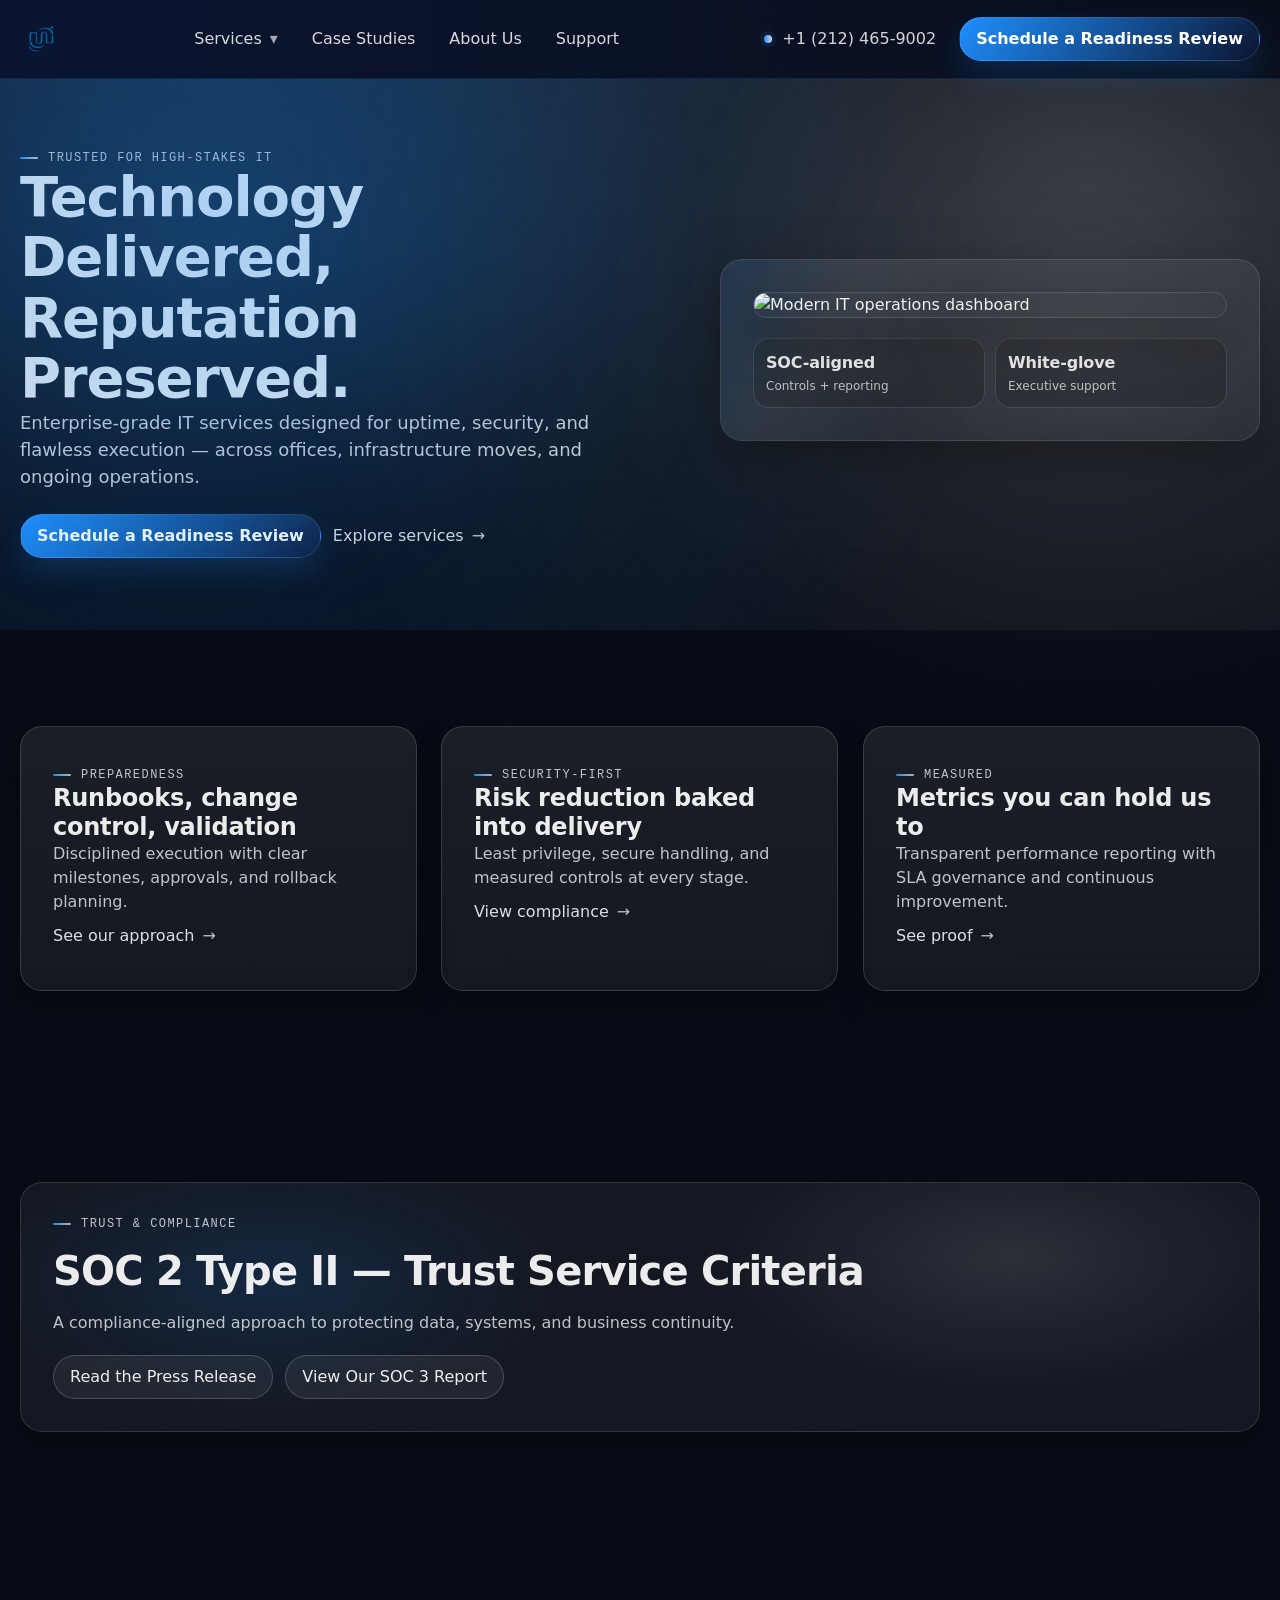
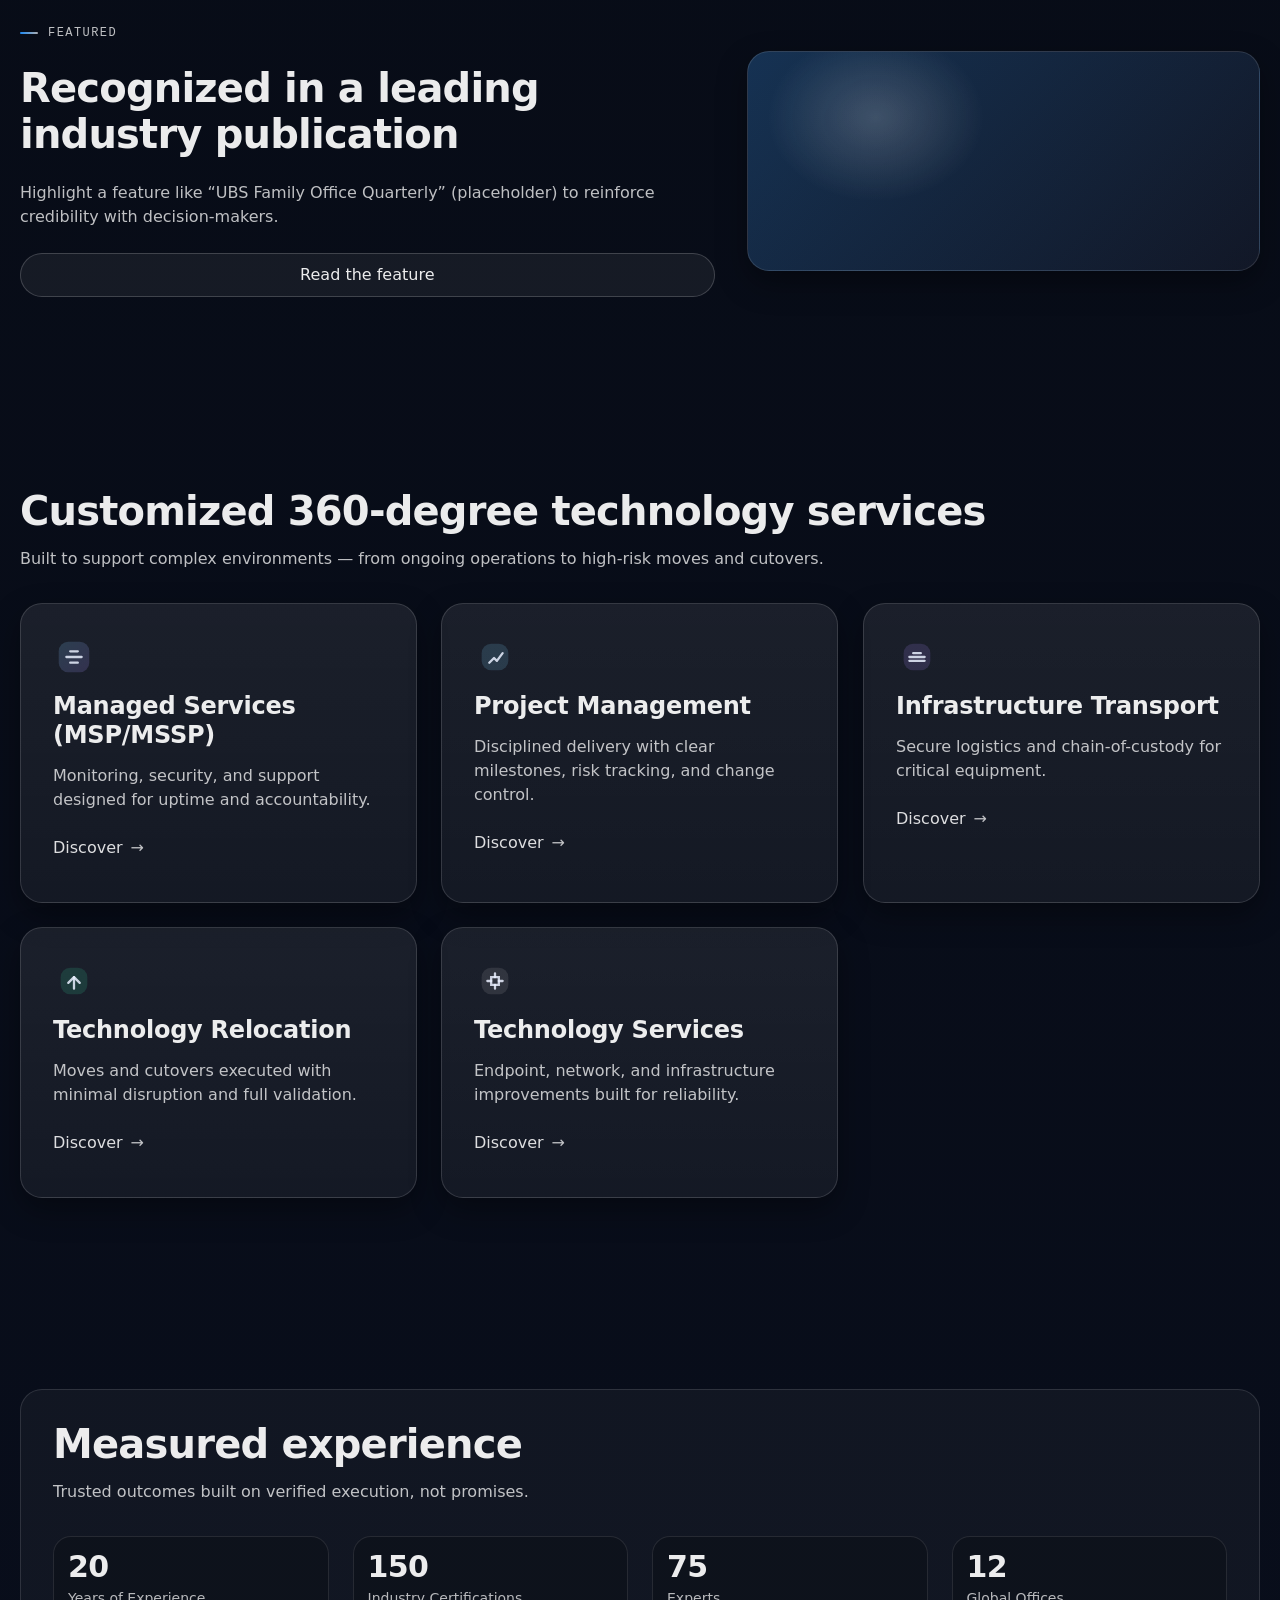
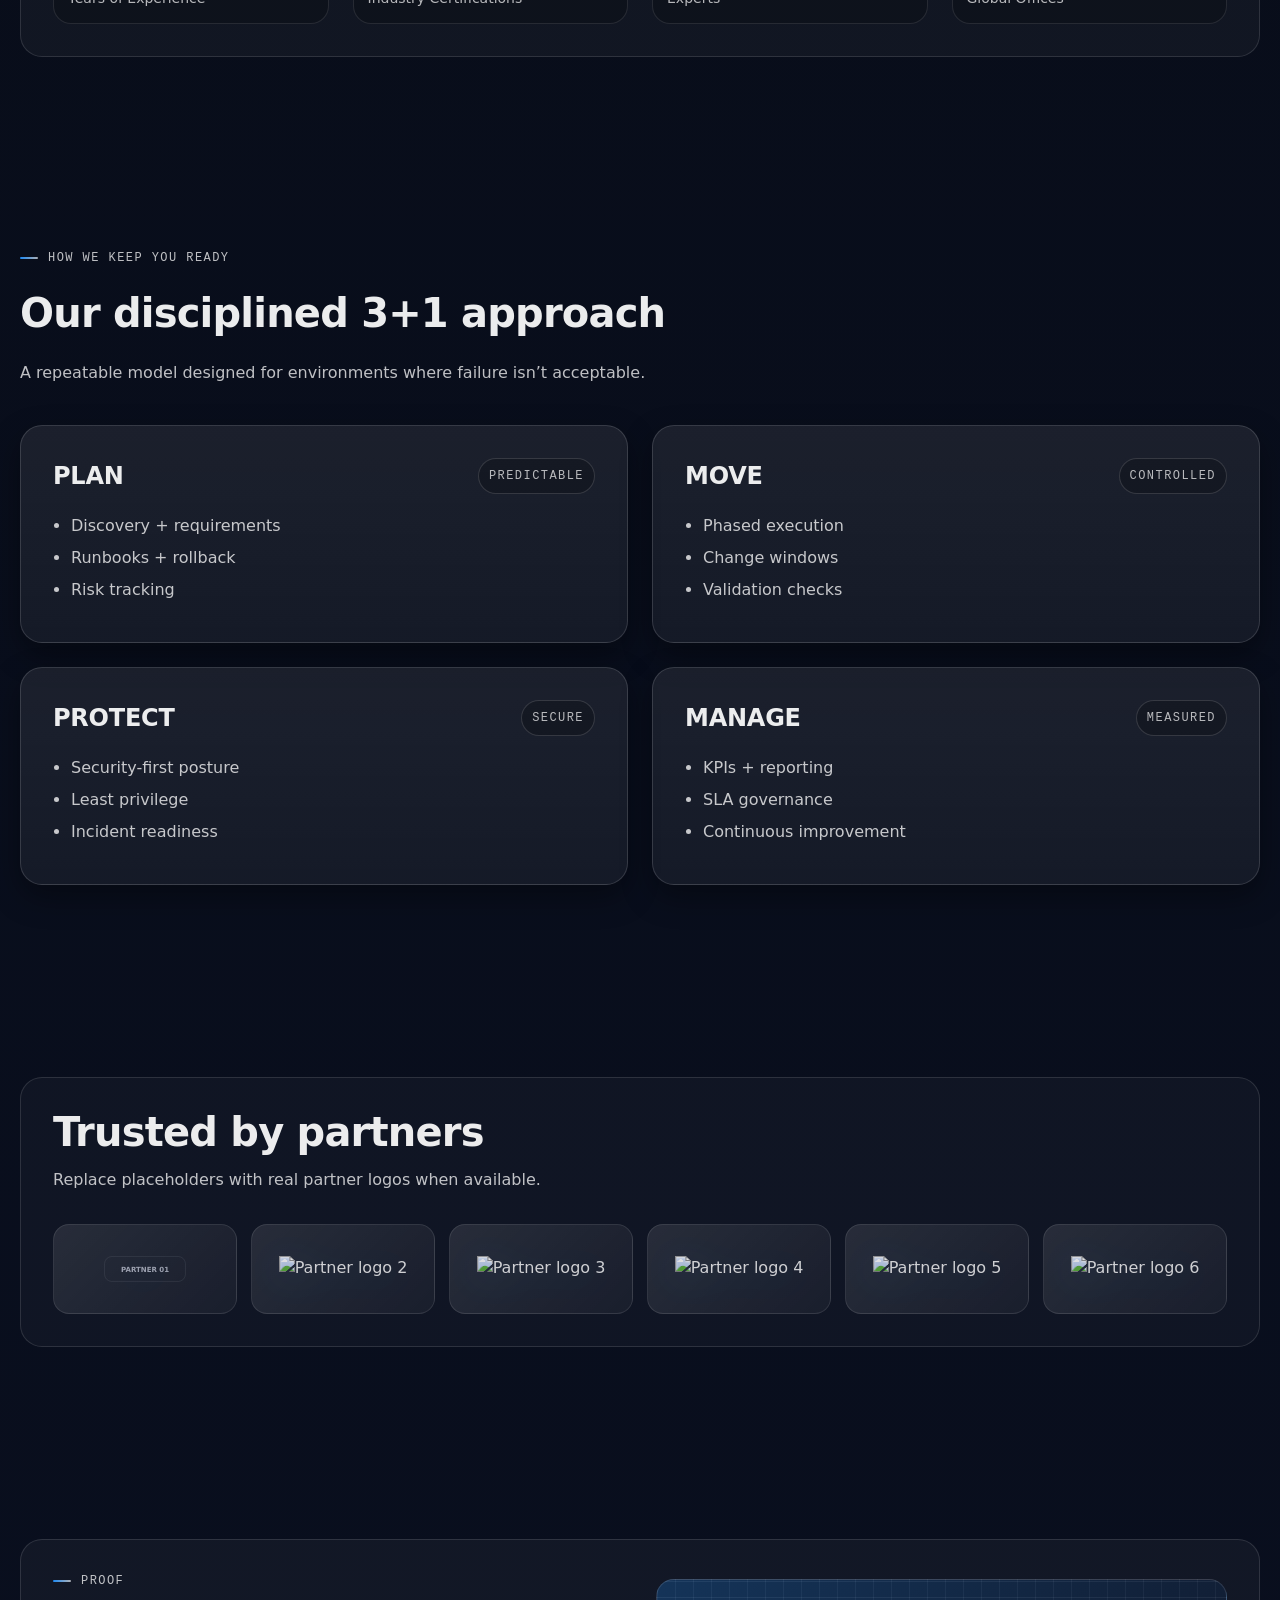
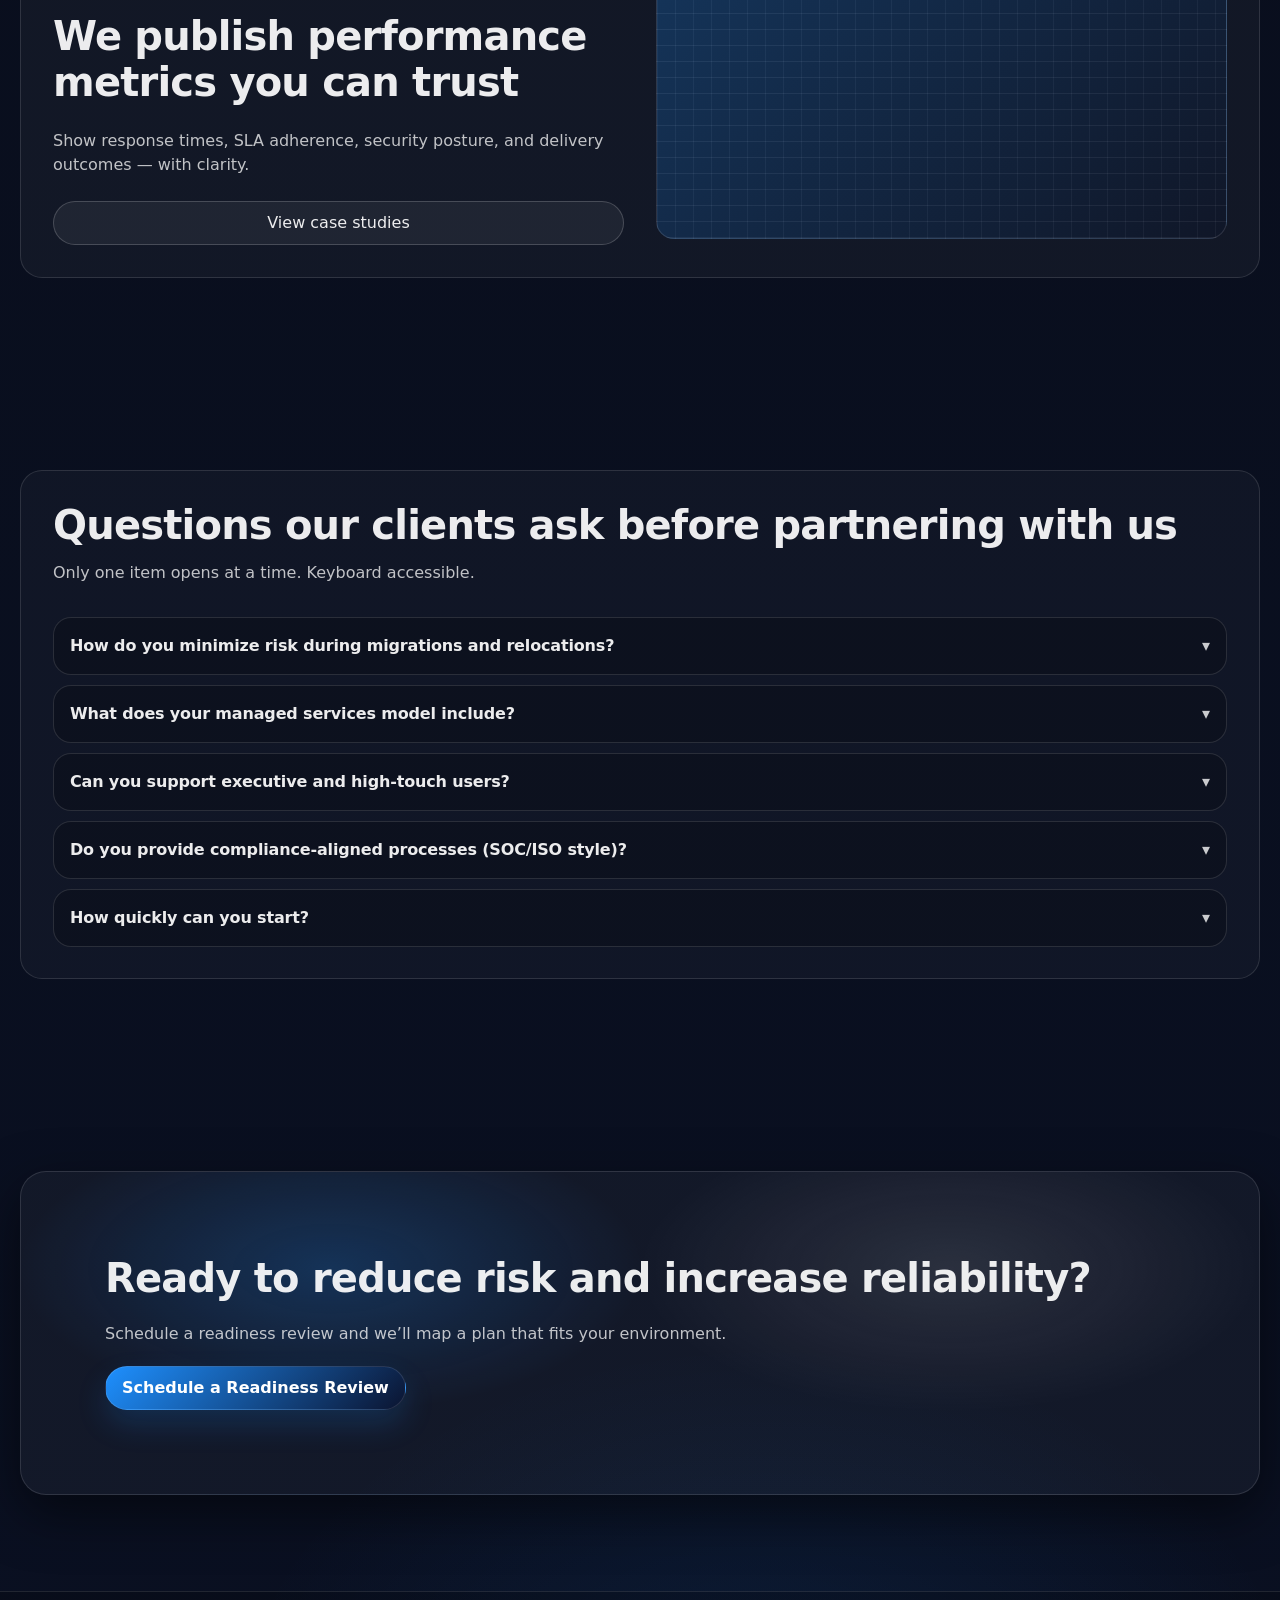
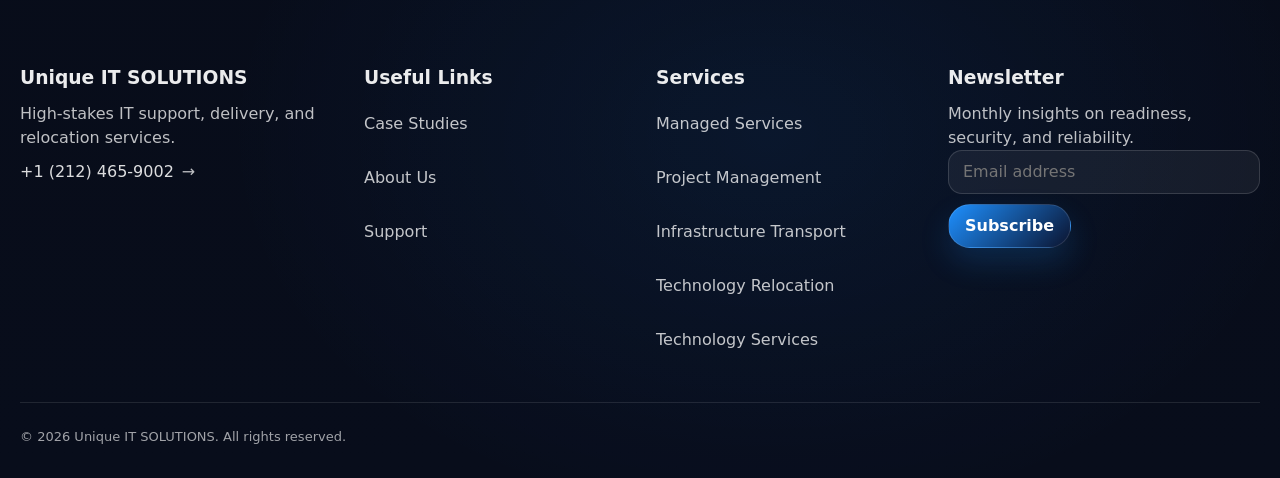
==== index.html @ 087e87cc "Add files via upload" ====
<!-- /index.html -->
<!DOCTYPE html>
<html lang="en">
<head>
  <meta charset="UTF-8" />
  <meta name="viewport" content="width=device-width,initial-scale=1" />
  <title>Unique IT SOLUTIONS | Technology Delivered, Reputation Preserved</title>
  <meta name="description" content="Unique IT SOLUTIONS provides high-stakes IT: managed services, project delivery, infrastructure transport, technology relocation, and technology services." />
  <link rel="stylesheet" href="css/styles.css" />
</head>

<body>
  <!-- =========================
       1) Sticky Header / Nav
  ========================== -->
  <header class="header">
    <div class="header__bar">
      <div class="container header__inner">
        <!-- Left: logo -->
        <a class="header__brand" href="index.html" aria-label="Unique IT SOLUTIONS Home">
          <img class="header__logo" src="assets/logo.png" alt="Unique IT SOLUTIONS" />
        </a>

        <!-- Center nav -->
        <nav class="nav" aria-label="Primary">
          <ul class="nav__list">
            <li class="dropdown" aria-expanded="false">
              <a class="nav__link dropdown__trigger" href="services.html" aria-haspopup="true">
                Services <span class="dropdown__chev" aria-hidden="true">▾</span>
              </a>

              <div class="dropdown__menu" role="menu" aria-label="Services menu">
                <a class="dropdown__item" href="services.html#managed">
                  <strong>Managed Services</strong><span>MSP / MSSP coverage</span>
                </a>
                <a class="dropdown__item" href="services.html#project">
                  <strong>Project Management</strong><span>Disciplined delivery</span>
                </a>
                <a class="dropdown__item" href="services.html#transport">
                  <strong>Infrastructure Transport</strong><span>Secure logistics</span>
                </a>
                <a class="dropdown__item" href="services.html#relocation">
                  <strong>Technology Relocation</strong><span>Moves + cutovers</span>
                </a>
                <a class="dropdown__item" href="services.html#tech">
                  <strong>Technology Services</strong><span>Endpoint + network</span>
                </a>
              </div>
            </li>

            <li><a class="nav__link" href="case-studies.html">Case Studies</a></li>
            <li><a class="nav__link" href="about.html">About Us</a></li>
            <li><a class="nav__link" href="support.html">Support</a></li>
          </ul>
        </nav>

        <!-- Right: phone + CTA + mobile toggle -->
        <div class="header__right">
          <a class="header__phone" href="tel:+12124659002">
            <span class="header__phone-dot" aria-hidden="true"></span>
            +1 (212) 465-9002
          </a>

          <a class="btn btn--primary header__cta" href="#cta">Schedule a Readiness Review</a>

          <button class="hamburger" type="button" aria-label="Open menu">
            <span class="hamburger__bars" aria-hidden="true"><span></span><span></span><span></span></span>
          </button>
        </div>
      </div>
    </div>
  </header>

  <!-- Mobile Menu Panel -->
  <div class="mobile" aria-hidden="true">
    <div class="mobile__backdrop" aria-hidden="true"></div>

    <div class="mobile__panel" role="dialog" aria-label="Mobile menu" aria-modal="true">
      <div class="mobile__head">
        <strong>Menu</strong>
        <button class="mobile__close" type="button" aria-label="Close menu">✕</button>
      </div>

      <div class="mobile__body">
        <!-- Services accordion inside menu -->
        <div class="mobile__services" aria-expanded="false">
          <button class="mobile__servicesBtn" type="button">
            Services <span aria-hidden="true">▾</span>
          </button>

          <ul class="mobile__servicesList" aria-label="Services links">
            <li><a class="mobile__servicesItem" href="services.html#managed"><strong>Managed Services</strong><span>MSP / MSSP coverage</span></a></li>
            <li><a class="mobile__servicesItem" href="services.html#project"><strong>Project Management</strong><span>Disciplined delivery</span></a></li>
            <li><a class="mobile__servicesItem" href="services.html#transport"><strong>Infrastructure Transport</strong><span>Secure logistics</span></a></li>
            <li><a class="mobile__servicesItem" href="services.html#relocation"><strong>Technology Relocation</strong><span>Moves + cutovers</span></a></li>
            <li><a class="mobile__servicesItem" href="services.html#tech"><strong>Technology Services</strong><span>Endpoint + network</span></a></li>
          </ul>
        </div>

        <ul class="mobile__list" aria-label="Menu links">
          <li><a class="mobile__link" href="case-studies.html"><strong>Case Studies</strong><span class="mobile__meta">Proof + outcomes</span></a></li>
          <li><a class="mobile__link" href="about.html"><strong>About Us</strong><span class="mobile__meta">Mission + approach</span></a></li>
          <li><a class="mobile__link" href="support.html"><strong>Support</strong><span class="mobile__meta">Get help fast</span></a></li>
        </ul>

        <div class="mobile__ctaRow">
          <a class="btn btn--secondary" href="tel:+12124659002">Call: +1 (212) 465-9002</a>
          <a class="btn btn--primary" href="#cta">Schedule a Readiness Review</a>
        </div>
      </div>
    </div>
  </div>

  <!-- =========================
       2) Hero Section
  ========================== -->
  <section class="hero" id="top">
    <div class="hero__bg" aria-hidden="true"></div>

    <div class="container hero__grid">
      <div class="hero__lead">
        <p class="kicker">Trusted for high-stakes IT</p>
        <h1 class="h1">Technology Delivered, Reputation Preserved.</h1>
        <p class="p--lg">
          Enterprise-grade IT services designed for uptime, security, and flawless execution — across offices,
          infrastructure moves, and ongoing operations.
        </p>

        <div class="hero__actions">
          <a class="btn btn--primary" href="#cta">Schedule a Readiness Review</a>
          <a class="link" href="#services">
            Explore services <span class="link__arrow" aria-hidden="true">→</span>
          </a>
        </div>
      </div>

      <div class="hero__panel">
        <div class="hero__panelInner">
          <!-- If you have the generated image, use this -->
          <img class="hero__img" src="assets/hero.png" alt="Modern IT operations dashboard" />

          <div class="hero__statRow" aria-label="Highlights">
            <div class="miniStat">
              <div class="miniStat__num">SOC-aligned</div>
              <div class="miniStat__label">Controls + reporting</div>
            </div>
            <div class="miniStat">
              <div class="miniStat__num">White-glove</div>
              <div class="miniStat__label">Executive support</div>
            </div>
          </div>
        </div>
      </div>
    </div>
  </section>

  <!-- =========================
       3) Feature Callouts (3)
  ========================== -->
  <section class="section callouts">
    <div class="container grid grid--3">
      <article class="card">
        <div class="card__inner">
          <p class="kicker">Preparedness</p>
          <h3 class="h3">Runbooks, change control, validation</h3>
          <p class="p">Disciplined execution with clear milestones, approvals, and rollback planning.</p>
          <a class="link" href="about.html#approach">See our approach <span class="link__arrow" aria-hidden="true">→</span></a>
        </div>
      </article>

      <article class="card">
        <div class="card__inner">
          <p class="kicker">Security-first</p>
          <h3 class="h3">Risk reduction baked into delivery</h3>
          <p class="p">Least privilege, secure handling, and measured controls at every stage.</p>
          <a class="link" href="#trust">View compliance <span class="link__arrow" aria-hidden="true">→</span></a>
        </div>
      </article>

      <article class="card">
        <div class="card__inner">
          <p class="kicker">Measured</p>
          <h3 class="h3">Metrics you can hold us to</h3>
          <p class="p">Transparent performance reporting with SLA governance and continuous improvement.</p>
          <a class="link" href="#proof">See proof <span class="link__arrow" aria-hidden="true">→</span></a>
        </div>
      </article>
    </div>
  </section>

  <!-- =========================
       4) Trust / Compliance Banner
  ========================== -->
  <section class="section section--tight" id="trust">
    <div class="container">
      <div class="banner">
        <div class="banner__inner">
          <div class="stack stack--sm">
            <p class="kicker">Trust & Compliance</p>
            <h2 class="h2">SOC 2 Type II — Trust Service Criteria</h2>
            <p class="p">A compliance-aligned approach to protecting data, systems, and business continuity.</p>
          </div>

          <div class="banner__actions">
            <a class="btn btn--secondary" href="#" aria-label="Read press release (placeholder)">Read the Press Release</a>
            <a class="btn btn--secondary" href="#" aria-label="View SOC 3 report (placeholder)">View Our SOC 3 Report</a>
          </div>
        </div>
      </div>
    </div>
  </section>

  <!-- =========================
       5) Featured Publication
  ========================== -->
  <section class="section">
    <div class="container featured">
      <div class="stack">
        <p class="kicker">Featured</p>
        <h2 class="h2">Recognized in a leading industry publication</h2>
        <p class="p">
          Highlight a feature like “UBS Family Office Quarterly” (placeholder) to reinforce credibility with decision-makers.
        </p>
        <a class="btn btn--secondary" href="#">Read the feature</a>
      </div>

      <div class="featured__media" aria-hidden="true"></div>
    </div>
  </section>

  <!-- =========================
       6) Services Grid (5 cards)
  ========================== -->
  <section class="section" id="services">
    <div class="container">
      <div class="services__head">
        <h2 class="h2">Customized 360-degree technology services</h2>
        <p class="p">Built to support complex environments — from ongoing operations to high-risk moves and cutovers.</p>
      </div>

      <div class="grid grid--3">
        <article class="card serviceCard">
          <div class="serviceCard__inner">
            <img src="assets/icon-managed.svg" alt="" width="42" height="42" />
            <h3 class="h3">Managed Services (MSP/MSSP)</h3>
            <p class="p">Monitoring, security, and support designed for uptime and accountability.</p>
            <a class="link" href="services.html#managed">Discover <span class="link__arrow" aria-hidden="true">→</span></a>
          </div>
        </article>

        <article class="card serviceCard">
          <div class="serviceCard__inner">
            <img src="assets/icon-project.svg" alt="" width="42" height="42" />
            <h3 class="h3">Project Management</h3>
            <p class="p">Disciplined delivery with clear milestones, risk tracking, and change control.</p>
            <a class="link" href="services.html#project">Discover <span class="link__arrow" aria-hidden="true">→</span></a>
          </div>
        </article>

        <article class="card serviceCard">
          <div class="serviceCard__inner">
            <img src="assets/icon-transport.svg" alt="" width="42" height="42" />
            <h3 class="h3">Infrastructure Transport</h3>
            <p class="p">Secure logistics and chain-of-custody for critical equipment.</p>
            <a class="link" href="services.html#transport">Discover <span class="link__arrow" aria-hidden="true">→</span></a>
          </div>
        </article>

        <article class="card serviceCard">
          <div class="serviceCard__inner">
            <img src="assets/icon-relocation.svg" alt="" width="42" height="42" />
            <h3 class="h3">Technology Relocation</h3>
            <p class="p">Moves and cutovers executed with minimal disruption and full validation.</p>
            <a class="link" href="services.html#relocation">Discover <span class="link__arrow" aria-hidden="true">→</span></a>
          </div>
        </article>

        <article class="card serviceCard">
          <div class="serviceCard__inner">
            <img src="assets/icon-tech.svg" alt="" width="42" height="42" />
            <h3 class="h3">Technology Services</h3>
            <p class="p">Endpoint, network, and infrastructure improvements built for reliability.</p>
            <a class="link" href="services.html#tech">Discover <span class="link__arrow" aria-hidden="true">→</span></a>
          </div>
        </article>
      </div>
    </div>
  </section>

  <!-- =========================
       7) Measured Experience Counters
  ========================== -->
  <section class="section">
    <div class="container metrics">
      <div class="metrics__inner">
        <div class="services__head">
          <h2 class="h2">Measured experience</h2>
          <p class="p">Trusted outcomes built on verified execution, not promises.</p>
        </div>

        <div class="metricGrid" role="list" aria-label="Company metrics">
          <div class="metric" role="listitem">
            <div class="metric__num" data-count="20">0</div>
            <div class="metric__label">Years of Experience</div>
          </div>

          <div class="metric" role="listitem">
            <div class="metric__num" data-count="150">0</div>
            <div class="metric__label">Industry Certifications</div>
          </div>

          <div class="metric" role="listitem">
            <div class="metric__num" data-count="75">0</div>
            <div class="metric__label">Experts</div>
          </div>

          <div class="metric" role="listitem">
            <div class="metric__num" data-count="12">0</div>
            <div class="metric__label">Global Offices</div>
          </div>
        </div>
      </div>
    </div>
  </section>

  <!-- =========================
       8) Approach (PLAN / MOVE / PROTECT / MANAGE)
  ========================== -->
  <section class="section" id="approach">
    <div class="container stack stack--lg">
      <div class="stack">
        <p class="kicker">How we keep you ready</p>
        <h2 class="h2">Our disciplined 3+1 approach</h2>
        <p class="p">A repeatable model designed for environments where failure isn’t acceptable.</p>
      </div>

      <div class="approach__grid">
        <article class="card approachCard">
          <div class="approachCard__inner">
            <div class="approachCard__title">
              <h3 class="h3">PLAN</h3><span class="approachCard__tag">Predictable</span>
            </div>
            <ul class="list">
              <li>Discovery + requirements</li>
              <li>Runbooks + rollback</li>
              <li>Risk tracking</li>
            </ul>
          </div>
        </article>

        <article class="card approachCard">
          <div class="approachCard__inner">
            <div class="approachCard__title">
              <h3 class="h3">MOVE</h3><span class="approachCard__tag">Controlled</span>
            </div>
            <ul class="list">
              <li>Phased execution</li>
              <li>Change windows</li>
              <li>Validation checks</li>
            </ul>
          </div>
        </article>

        <article class="card approachCard">
          <div class="approachCard__inner">
            <div class="approachCard__title">
              <h3 class="h3">PROTECT</h3><span class="approachCard__tag">Secure</span>
            </div>
            <ul class="list">
              <li>Security-first posture</li>
              <li>Least privilege</li>
              <li>Incident readiness</li>
            </ul>
          </div>
        </article>

        <article class="card approachCard">
          <div class="approachCard__inner">
            <div class="approachCard__title">
              <h3 class="h3">MANAGE</h3><span class="approachCard__tag">Measured</span>
            </div>
            <ul class="list">
              <li>KPIs + reporting</li>
              <li>SLA governance</li>
              <li>Continuous improvement</li>
            </ul>
          </div>
        </article>
      </div>
    </div>
  </section>

  <!-- =========================
       9) Partners Logo Row
  ========================== -->
  <section class="section section--tight">
    <div class="container partners">
      <div class="partners__inner">
        <div class="services__head">
          <h2 class="h2">Trusted by partners</h2>
          <p class="p">Replace placeholders with real partner logos when available.</p>
        </div>

        <div class="logoRow" aria-label="Partner logos">
          <div class="logo"><img src="assets/partner-01.svg" alt="Partner logo 1" /></div>
          <div class="logo"><img src="assets/partner-02.svg" alt="Partner logo 2" /></div>
          <div class="logo"><img src="assets/partner-03.svg" alt="Partner logo 3" /></div>
          <div class="logo"><img src="assets/partner-04.svg" alt="Partner logo 4" /></div>
          <div class="logo"><img src="assets/partner-05.svg" alt="Partner logo 5" /></div>
          <div class="logo"><img src="assets/partner-06.svg" alt="Partner logo 6" /></div>
        </div>
      </div>
    </div>
  </section>

  <!-- =========================
       10) Live Metrics / Proof
  ========================== -->
  <section class="section" id="proof">
    <div class="container proof">
      <div class="proof__inner">
        <div class="stack">
          <p class="kicker">Proof</p>
          <h2 class="h2">We publish performance metrics you can trust</h2>
          <p class="p">Show response times, SLA adherence, security posture, and delivery outcomes — with clarity.</p>
          <a class="btn btn--secondary" href="case-studies.html">View case studies</a>
        </div>

        <div class="dashboard" aria-hidden="true">
          <!-- Optional: replace with an image
          <img src="assets/dashboard-placeholder.svg" alt="Dashboard placeholder" />
          -->
        </div>
      </div>
    </div>
  </section>

  <!-- =========================
       11) FAQ Accordion
  ========================== -->
  <section class="section">
    <div class="container faq" id="faq">
      <div class="faq__inner">
        <div class="services__head">
          <h2 class="h2">Questions our clients ask before partnering with us</h2>
          <p class="p">Only one item opens at a time. Keyboard accessible.</p>
        </div>

        <div class="accordion">
          <div class="accordion__item" aria-expanded="false">
            <button class="accordion__button" type="button">
              <span class="accordion__q">How do you minimize risk during migrations and relocations?</span>
              <span class="accordion__icon" aria-hidden="true">▾</span>
            </button>
            <div class="accordion__panel">
              <div class="accordion__panelInner">
                We use runbooks, change control, staged execution, and validation checkpoints for every major move.
              </div>
            </div>
          </div>

          <div class="accordion__item" aria-expanded="false">
            <button class="accordion__button" type="button">
              <span class="accordion__q">What does your managed services model include?</span>
              <span class="accordion__icon" aria-hidden="true">▾</span>
            </button>
            <div class="accordion__panel">
              <div class="accordion__panelInner">
                Monitoring, incident response, security-first operations, reporting, and SLA governance (customized by scope).
              </div>
            </div>
          </div>

          <div class="accordion__item" aria-expanded="false">
            <button class="accordion__button" type="button">
              <span class="accordion__q">Can you support executive and high-touch users?</span>
              <span class="accordion__icon" aria-hidden="true">▾</span>
            </button>
            <div class="accordion__panel">
              <div class="accordion__panelInner">
                Yes — white-glove support workflows, rapid response, and discreet onsite/remote coverage.
              </div>
            </div>
          </div>

          <div class="accordion__item" aria-expanded="false">
            <button class="accordion__button" type="button">
              <span class="accordion__q">Do you provide compliance-aligned processes (SOC/ISO style)?</span>
              <span class="accordion__icon" aria-hidden="true">▾</span>
            </button>
            <div class="accordion__panel">
              <div class="accordion__panelInner">
                We align delivery and operations to common control expectations: access management, logging, change records, and reporting.
              </div>
            </div>
          </div>

          <div class="accordion__item" aria-expanded="false">
            <button class="accordion__button" type="button">
              <span class="accordion__q">How quickly can you start?</span>
              <span class="accordion__icon" aria-hidden="true">▾</span>
            </button>
            <div class="accordion__panel">
              <div class="accordion__panelInner">
                After a readiness review, we define scope and start dates based on urgency, complexity, and staffing requirements.
              </div>
            </div>
          </div>
        </div>

      </div>
    </div>
  </section>

  <!-- =========================
       12) Final CTA Section
  ========================== -->
  <section class="section" id="cta">
    <div class="container">
      <div class="finalCta">
        <div class="finalCta__inner">
          <h2 class="h2">Ready to reduce risk and increase reliability?</h2>
          <p class="p">Schedule a readiness review and we’ll map a plan that fits your environment.</p>
          <a class="btn btn--primary" href="support.html#support-form">Schedule a Readiness Review</a>
        </div>
      </div>
    </div>
  </section>

  <!-- =========================
       13) Footer
  ========================== -->
  <footer class="footer">
    <div class="container footer__grid">
      <div>
        <h3 class="footer__title">Unique IT SOLUTIONS</h3>
        <p class="p">High-stakes IT support, delivery, and relocation services.</p>
        <p class="p">
          <a class="link" href="tel:+12124659002">+1 (212) 465-9002 <span class="link__arrow" aria-hidden="true">→</span></a>
        </p>
      </div>

      <div>
        <h3 class="footer__title">Useful Links</h3>
        <ul class="footer__list">
          <li><a href="case-studies.html">Case Studies</a></li>
          <li><a href="about.html">About Us</a></li>
          <li><a href="support.html">Support</a></li>
        </ul>
      </div>

      <div>
        <h3 class="footer__title">Services</h3>
        <ul class="footer__list">
          <li><a href="services.html#managed">Managed Services</a></li>
          <li><a href="services.html#project">Project Management</a></li>
          <li><a href="services.html#transport">Infrastructure Transport</a></li>
          <li><a href="services.html#relocation">Technology Relocation</a></li>
          <li><a href="services.html#tech">Technology Services</a></li>
        </ul>
      </div>

      <div>
        <h3 class="footer__title">Newsletter</h3>
        <p class="p">Monthly insights on readiness, security, and reliability.</p>
        <form class="form" action="#" method="post">
          <input class="input" type="email" name="email" placeholder="Email address" aria-label="Email address" />
          <button class="btn btn--primary" type="submit">Subscribe</button>
        </form>
      </div>
    </div>

    <div class="container footer__bottom">
      © <span id="year"></span> Unique IT SOLUTIONS. All rights reserved.
    </div>
  </footer>

  <script src="js/main.js"></script>
</body>
</html>
---- css/styles.css ----
/* /css/styles.css
   =========================================================
   Unique IT SOLUTIONS — FULL COMPLETE CSS (Global)
   Works across ALL pages you created:
   - index.html (full homepage with dropdown + mobile menu + sections)
   - services.html
   - case-studies.html
   - about.html
   - support.html
   - Includes: responsive breakpoints, animations, counters, accordions,
     dropdown, mobile panel, cards, grids, forms, footer.
   ========================================================= */

/* -----------------------------
   1) Variables
------------------------------ */
:root{
  /* Brand */
  --brand-navy: #0B1430;
  --brand-blue: #1E90FF;

  /* Neutrals */
  --bg: #070b14;
  --bg2:#0a1022;
  --surface: rgba(255,255,255,.06);
  --surface2: rgba(255,255,255,.10);
  --border: rgba(255,255,255,.14);
  --text: rgba(255,255,255,.92);
  --text2: rgba(255,255,255,.74);
  --muted: rgba(255,255,255,.62);

  /* Layout */
  --container: 1240px;
  --header-h: 72px;
  --anchor-offset: 96px;

  /* Radius */
  --r1: 12px;
  --r2: 16px;
  --r3: 22px;
  --pill: 999px;

  /* Shadow */
  --shadow1: 0 12px 30px rgba(0,0,0,.35);
  --shadow2: 0 18px 52px rgba(0,0,0,.50);

  /* Spacing */
  --s1: 4px;
  --s2: 8px;
  --s3: 12px;
  --s4: 16px;
  --s5: 20px;
  --s6: 24px;
  --s7: 32px;
  --s8: 40px;
  --s9: 56px;
  --s10: 72px;
  --s11: 96px;

  /* Type */
  --ff: ui-sans-serif, system-ui, -apple-system, Segoe UI, Roboto, Helvetica, Arial, "Apple Color Emoji","Segoe UI Emoji";
  --mono: ui-monospace, SFMono-Regular, Menlo, Monaco, Consolas, "Liberation Mono","Courier New", monospace;

  /* Motion */
  --ease: cubic-bezier(.2,.9,.2,1);
  --dur: 180ms;
}

/* -----------------------------
   2) Base / Reset
------------------------------ */
*,
*::before,
*::after{ box-sizing:border-box; }

html{ scroll-behavior:smooth; }

body{
  margin:0;
  font-family: var(--ff);
  color: var(--text);
  background:
    radial-gradient(1100px 700px at 20% 0%, rgba(30,144,255,.16), transparent 60%),
    radial-gradient(900px 650px at 85% 5%, rgba(255,255,255,.07), transparent 55%),
    radial-gradient(900px 650px at 60% 95%, rgba(30,144,255,.10), transparent 60%),
    linear-gradient(180deg, var(--bg) 0%, var(--bg2) 100%);
  min-height:100vh;
  line-height:1.5;
}

img, svg{ display:block; max-width:100%; height:auto; }
a{ color:inherit; text-decoration:none; }
button{ font:inherit; }
input, select, textarea{ font:inherit; }

:focus-visible{
  outline: 2px solid rgba(30,144,255,.9);
  outline-offset: 3px;
  border-radius: 12px;
}

::selection{ background: rgba(30,144,255,.28); }

/* Sticky header anchor safety */
[id]{ scroll-margin-top: var(--anchor-offset); }

/* -----------------------------
   3) Layout Utilities
------------------------------ */
.container{
  width: min(100% - 32px, var(--container));
  margin-inline:auto;
}

.section{
  padding: var(--s10) 0;
  position: relative;
}

.section--tight{ padding: var(--s9) 0; }

.section--light{
  background: linear-gradient(180deg, rgba(255,255,255,.04), rgba(255,255,255,.02));
  border-top: 1px solid rgba(255,255,255,.06);
  border-bottom: 1px solid rgba(255,255,255,.06);
}

.stack{ display:flex; flex-direction:column; gap: var(--s6); }
.stack--sm{ gap: var(--s4); }
.stack--lg{ gap: var(--s8); }

.grid{ display:grid; gap: var(--s6); }
.grid--2{ grid-template-columns: 1fr; }
.grid--3{ grid-template-columns: 1fr; }
.grid--4{ grid-template-columns: 1fr; }

/* Typography helpers */
.kicker{
  display:inline-flex;
  align-items:center;
  gap: 10px;
  font-family: var(--mono);
  font-size: 12px;
  letter-spacing: .12em;
  text-transform: uppercase;
  color: rgba(255,255,255,.74);
  margin: 0;
}
.kicker::before{
  content:"";
  width: 18px;
  height: 2px;
  border-radius: 99px;
  background: linear-gradient(90deg, var(--brand-blue), rgba(255,255,255,.7));
  opacity: .95;
}

.eyebrow{
  font-family: var(--mono);
  font-size: 12px;
  letter-spacing: .14em;
  text-transform: uppercase;
  color: rgba(255,255,255,.70);
  margin: 0;
}

.h1{
  margin:0;
  font-size: clamp(30px, 4.6vw, 56px);
  line-height: 1.08;
  letter-spacing: -0.02em;
}
.h2{
  margin:0;
  font-size: clamp(24px, 3.2vw, 40px);
  line-height: 1.14;
  letter-spacing: -0.02em;
}
.h3{
  margin:0;
  font-size: clamp(18px, 2.2vw, 24px);
  line-height: 1.2;
  letter-spacing: -0.01em;
}

.p{ margin:0; color: var(--text2); font-size: 16px; }
.p--lg{ margin:0; font-size: 18px; color: rgba(255,255,255,.80); }

.list{
  margin:0;
  padding-left: 18px;
  color: rgba(255,255,255,.76);
}
.list li{ margin: 8px 0; }

/* -----------------------------
   4) Buttons / Links
------------------------------ */
.btn{
  display:inline-flex;
  align-items:center;
  justify-content:center;
  min-height:44px;
  padding: 0 16px;
  border-radius: var(--pill);
  border: 1px solid rgba(255,255,255,.18);
  background: rgba(255,255,255,.08);
  color: rgba(255,255,255,.92);
  cursor:pointer;
  transition: transform var(--dur) var(--ease),
              background var(--dur) var(--ease),
              border-color var(--dur) var(--ease),
              box-shadow var(--dur) var(--ease);
  user-select:none;
}

.btn:hover{
  transform: translateY(-1px);
  background: rgba(255,255,255,.12);
  border-color: rgba(255,255,255,.26);
  box-shadow: 0 10px 24px rgba(0,0,0,.28);
}
.btn:active{ transform: translateY(0); }

/* Support BOTH naming styles you used */
.btn-primary,
.btn--primary{
  background: linear-gradient(135deg, var(--brand-blue), var(--brand-navy));
  border-color: rgba(255,255,255,.12);
  color: #fff;
  font-weight: 800;
  box-shadow: 0 14px 30px rgba(30,144,255,.18);
}
.btn-outline,
.btn--secondary{
  background: rgba(255,255,255,.06);
  border-color: rgba(255,255,255,.18);
}

.link{
  display:inline-flex;
  align-items:center;
  gap: 8px;
  min-height:44px;
  padding: 10px 0;
  color: rgba(255,255,255,.86);
  transition: opacity var(--dur) var(--ease), transform var(--dur) var(--ease);
}
.link:hover{ opacity:.95; transform: translateY(-1px); }
.link__arrow{ opacity:.85; }

/* -----------------------------
   5) Cards
------------------------------ */
.card{
  background: linear-gradient(180deg, rgba(255,255,255,.08), rgba(255,255,255,.05));
  border: 1px solid var(--border);
  border-radius: var(--r3);
  box-shadow: var(--shadow1);
  overflow:hidden;
}
.card__inner{ padding: var(--s7); }

/* -----------------------------
   6) Header / Nav / Dropdown
------------------------------ */
.header{
  position: sticky;
  top: 0;
  z-index: 1000;
  height: var(--header-h);
}

/* Header bar */
.header__bar{
  background: linear-gradient(90deg, rgba(11,20,48,.96), rgba(10,15,28,.92));
  backdrop-filter: blur(14px);
  border-bottom: 1px solid rgba(30,144,255,.16);
  transition: box-shadow var(--dur) var(--ease);
}
.header__bar.is-scrolled{
  box-shadow: 0 12px 28px rgba(0,0,0,.38);
}

/* Header inner */
.header__inner{
  height: var(--header-h);
  display:flex;
  align-items:center;
  justify-content:space-between;
  gap: var(--s4);
}

.header__brand,
.logo{
  display:flex;
  align-items:center;
  min-height:90px;
}

.header__logo,
.logo img{
  height: 40px;
  width: auto;
  filter: drop-shadow(0 6px 18px rgba(30,144,255,.22));
}

/* Desktop nav */
.nav{ display:none; }
.nav__list{
  list-style:none;
  margin:0;
  padding:0;
  display:flex;
  align-items:center;
  gap: 14px;
}

.nav__link,
.nav a{
  display:inline-flex;
  align-items:center;
  justify-content:center;
  min-height:44px;
  padding: 0 10px;
  border-radius: var(--pill);
  color: rgba(255,255,255,.84);
  transition: background var(--dur) var(--ease), color var(--dur) var(--ease);
}
.nav__link:hover,
.nav a:hover{
  background: rgba(255,255,255,.08);
  color: rgba(30,144,255,.98);
}
.nav__link[aria-current="page"],
.nav a[aria-current="page"]{
  background: rgba(255,255,255,.10);
  border: 1px solid rgba(255,255,255,.14);
}

/* Right side */
.header__right{
  display:flex;
  align-items:center;
  gap: var(--s3);
}
.header__phone{
  display:none;
  align-items:center;
  gap: 10px;
  padding: 0 10px;
  min-height:44px;
  border-radius: var(--pill);
  border: 1px solid transparent;
  color: rgba(255,255,255,.82);
}
.header__phone:hover{
  border-color: rgba(255,255,255,.16);
  background: rgba(255,255,255,.06);
}
.header__phone-dot{
  width: 8px; height: 8px;
  border-radius: 99px;
  background: linear-gradient(90deg, var(--brand-blue), rgba(255,255,255,.85));
  box-shadow: 0 0 0 4px rgba(30,144,255,.10);
}
.header__cta{ display:none; }

/* Hamburger (mobile) */
.hamburger{
  display:inline-flex;
  align-items:center;
  justify-content:center;
  width:44px;
  height:44px;
  border-radius: var(--pill);
  border: 1px solid rgba(255,255,255,.16);
  background: rgba(255,255,255,.06);
  cursor:pointer;
  transition: background var(--dur) var(--ease), transform var(--dur) var(--ease);
}
.hamburger:hover{
  background: rgba(255,255,255,.10);
  transform: translateY(-1px);
}
.hamburger__bars{
  width: 18px;
  height: 12px;
  position: relative;
}
.hamburger__bars span{
  position:absolute;
  left:0; right:0;
  height:2px;
  border-radius:99px;
  background: rgba(255,255,255,.86);
}
.hamburger__bars span:nth-child(1){ top:0; }
.hamburger__bars span:nth-child(2){ top:5px; opacity:.85; }
.hamburger__bars span:nth-child(3){ bottom:0; opacity:.75; }

/* Dropdown */
/* =========================================================
   SERVICES DROPDOWN (clean version – replaces old block)
   ========================================================= */

.dropdown{ position:relative; }

.dropdown__trigger{ gap:8px; }
.dropdown__chev{ opacity:.75; }

/* dropdown container */
.dropdown__menu{
  position:absolute;
  top: calc(100% + 12px);
  left: 0;

  width: 300px;
  padding: 10px;
  border-radius: 18px;

  background: rgba(10,14,24,.88);
  backdrop-filter: blur(18px);
  -webkit-backdrop-filter: blur(18px);

  border: 1px solid rgba(255,255,255,.14);
  box-shadow: 0 24px 70px rgba(0,0,0,.6);

  transform-origin: top left;
  transform: translateY(-6px) scale(.98);
  opacity:0;
  pointer-events:none;

  transition:
    opacity 160ms var(--ease),
    transform 160ms var(--ease);

  z-index:1200;
}

/* show dropdown */
.dropdown[aria-expanded="true"] .dropdown__menu{
  opacity:1;
  transform: translateY(0) scale(1);
  pointer-events:auto;
}

/* dropdown items */
.dropdown__item{
  display:flex;
  flex-direction:column;
  gap:4px;

  padding:12px 12px;
  border-radius:14px;
  min-height:44px;

  border:1px solid transparent;

  transition:
    background 160ms var(--ease),
    border-color 160ms var(--ease),
    transform 160ms var(--ease);
}

.dropdown__item:hover{
  background: rgba(255,255,255,.07);
  border-color: rgba(255,255,255,.10);
  transform: translateY(-1px);
}

.dropdown__item strong{
  font-size:15px;
  font-weight:800;
  letter-spacing:-0.01em;
}

.dropdown__item span{
  font-size:13px;
  color: rgba(255,255,255,.70);
}

/* subtle separators */
.dropdown__menu a + a{
  position:relative;
}

.dropdown__menu a + a::before{
  content:"";
  position:absolute;
  left:12px;
  right:12px;
  top:-6px;
  height:1px;
  background: rgba(255,255,255,.06);
}

/* highlight services button when open */
.dropdown[aria-expanded="true"] .dropdown__trigger{
  background: rgba(255,255,255,.10);
  border: 1px solid rgba(255,255,255,.16);
  color: rgba(30,144,255,.95);
}

/* -----------------------------
   7) Mobile Menu Panel
------------------------------ */
.mobile{
  position: fixed;
  inset: 0;
  z-index: 1100;
  display:none;
}
.mobile[aria-hidden="false"]{ display:block; }

.mobile__backdrop{
  position:absolute;
  inset:0;
  background: rgba(0,0,0,.55);
  backdrop-filter: blur(6px);
}

.mobile__panel{
  position:absolute;
  top:0; left:0; right:0;
  max-height: 92vh;
  overflow:auto;
  background: rgba(10,15,28,.95);
  border-bottom: 1px solid rgba(255,255,255,.12);
  box-shadow: var(--shadow2);
  border-radius: 0 0 22px 22px;
  transform: translateY(-10px);
  animation: mobileDrop var(--dur) var(--ease) forwards;
}
@keyframes mobileDrop{ to{ transform: translateY(0); } }

.mobile__head{
  display:flex;
  align-items:center;
  justify-content:space-between;
  padding: 18px 16px 10px;
}
.mobile__close{
  width:44px; height:44px;
  border-radius: var(--pill);
  border: 1px solid rgba(255,255,255,.16);
  background: rgba(255,255,255,.06);
  cursor:pointer;
}
.mobile__body{ padding: 10px 16px 18px; }

.mobile__services{
  margin-top: 10px;
  border-radius: 16px;
  border: 1px solid rgba(255,255,255,.12);
  background: rgba(255,255,255,.04);
}
.mobile__servicesBtn{
  width:100%;
  min-height:44px;
  padding: 12px 14px;
  border:0;
  border-radius: 16px;
  background: transparent;
  color: rgba(255,255,255,.88);
  display:flex;
  align-items:center;
  justify-content:space-between;
  cursor:pointer;
}
.mobile__servicesList{
  list-style:none;
  margin:0;
  padding: 0 10px 10px;
  display:none;
  gap: 8px;
  flex-direction: column;
}
.mobile__services[aria-expanded="true"] .mobile__servicesList{ display:flex; }

.mobile__servicesItem{
  display:flex;
  flex-direction:column;
  gap: 2px;
  padding: 10px 12px;
  border-radius: 14px;
  background: rgba(255,255,255,.05);
  border: 1px solid rgba(255,255,255,.10);
}
.mobile__servicesItem span{ font-size: 13px; color: rgba(255,255,255,.70); }

.mobile__list{
  list-style:none;
  margin: 12px 0 0;
  padding:0;
  display:flex;
  flex-direction:column;
  gap: 6px;
}
.mobile__link{
  display:flex;
  align-items:center;
  justify-content:space-between;
  min-height:44px;
  padding: 12px 14px;
  border-radius: 14px;
  border: 1px solid rgba(255,255,255,.12);
  background: rgba(255,255,255,.05);
}
.mobile__meta{ font-size: 13px; color: rgba(255,255,255,.70); }

.mobile__ctaRow{
  display:flex;
  flex-direction:column;
  gap: 10px;
  margin-top: 14px;
}

/* -----------------------------
   8) Hero (Home)
------------------------------ */
.hero{
  padding-top: calc(var(--s10) - 8px);
  padding-bottom: var(--s10);
  position: relative;
  overflow:hidden;
}
.hero__bg{
  position:absolute;
  inset:-1px;
  pointer-events:none;
  background:
    radial-gradient(900px 600px at 18% 30%, rgba(30,144,255,.16), transparent 55%),
    radial-gradient(700px 520px at 85% 20%, rgba(255,255,255,.08), transparent 55%),
    linear-gradient(180deg, rgba(255,255,255,.04), rgba(255,255,255,0));
}
.hero__bg::before{
  content:"";
  position:absolute;
  inset:-2px;
  background: repeating-linear-gradient(90deg, rgba(255,255,255,.05) 0 1px, transparent 1px 44px);
  opacity:.30;
  mask-image: radial-gradient(600px 360px at 20% 10%, #000 0%, transparent 72%);
}

.hero__grid{
  display:grid;
  grid-template-columns: 1fr;
  gap: var(--s8);
  align-items:center;
}
.hero__lead{ max-width: 60ch; }

.hero__actions{
  display:flex;
  flex-wrap:wrap;
  gap: 12px;
  margin-top: var(--s6);
}

.hero__panel{
  border-radius: var(--r3);
  border: 1px solid rgba(255,255,255,.12);
  background: rgba(255,255,255,.05);
  box-shadow: var(--shadow2);
  overflow:hidden;
}
.hero__panelInner{
  padding: var(--s7);
  display:flex;
  flex-direction:column;
  gap: var(--s5);
}

.hero__img{
  width: 100%;
  height: auto;
  border-radius: 18px;
  border: 1px solid rgba(255,255,255,.12);
  box-shadow: 0 18px 50px rgba(0,0,0,.45);
}

/* Mini stats */
.hero__statRow{
  display:grid;
  grid-template-columns: 1fr 1fr;
  gap: 10px;
}
.miniStat{
  padding: 12px;
  border-radius: 16px;
  border: 1px solid rgba(255,255,255,.12);
  background: rgba(0,0,0,.20);
}
.miniStat__num{ font-weight: 900; letter-spacing: -0.01em; }
.miniStat__label{ font-size: 12px; color: rgba(255,255,255,.70); margin-top: 2px; }

/* -----------------------------
   9) Page Hero (internal pages)
------------------------------ */
.page-hero{
  position: relative;
  overflow:hidden;
  padding: 64px 0 46px;
}
.page-hero::before{
  content:"";
  position:absolute;
  inset:0;
  pointer-events:none;
  background:
    radial-gradient(900px 500px at 20% 20%, rgba(30,144,255,.14), transparent 60%),
    radial-gradient(900px 500px at 80% 10%, rgba(11,20,48,.55), transparent 60%),
    linear-gradient(180deg, rgba(255,255,255,.04), rgba(255,255,255,0));
}
.page-hero .container{ position:relative; max-width: 72ch; }
.page-hero h1{ margin:0; font-size: clamp(30px, 4.2vw, 54px); letter-spacing: -0.02em; line-height: 1.1; }
.page-hero p{ margin-top: 12px; margin-bottom:0; color: rgba(255,255,255,.78); }

/* -----------------------------
   10) Banner / Featured / Proof / Partners
------------------------------ */
.banner{
  border-radius: var(--r3);
  border: 1px solid rgba(255,255,255,.12);
  background:
    radial-gradient(520px 240px at 20% 40%, rgba(30,144,255,.14), transparent 55%),
    radial-gradient(520px 240px at 80% 30%, rgba(255,255,255,.10), transparent 55%),
    rgba(255,255,255,.05);
  box-shadow: var(--shadow1);
}
.banner__inner{ padding: var(--s7); display:flex; flex-direction:column; gap: var(--s5); }
.banner__actions{ display:flex; flex-wrap:wrap; gap: 12px; }

.featured{
  display:grid;
  grid-template-columns: 1fr;
  gap: var(--s7);
  align-items:center;
}
.featured__media{
  height: 220px;
  border-radius: var(--r3);
  border: 1px solid rgba(255,255,255,.12);
  background:
    radial-gradient(180px 140px at 25% 30%, rgba(255,255,255,.18), transparent 60%),
    linear-gradient(135deg, rgba(30,144,255,.22), rgba(11,20,48,.25)),
    rgba(255,255,255,.05);
  box-shadow: var(--shadow1);
}

.partners{
  border-radius: var(--r3);
  border: 1px solid rgba(255,255,255,.12);
  background: rgba(255,255,255,.03);
}
.partners__inner{ padding: var(--s7); }

.logoRow{
  display:grid;
  grid-template-columns: 1fr 1fr;
  gap: 14px;
}
.logo{
  height: 54px;
  border-radius: 16px;
  border: 1px solid rgba(255,255,255,.10);
  background: linear-gradient(135deg, rgba(255,255,255,.10), rgba(255,255,255,.04));
  display:flex;
  align-items:center;
  justify-content:center;
}
.logo img{ max-height: 26px; width:auto; opacity: .85; }

.proof{
  border-radius: var(--r3);
  border: 1px solid rgba(255,255,255,.12);
  background: rgba(255,255,255,.04);
  overflow:hidden;
}
.proof__inner{
  padding: var(--s7);
  display:grid;
  grid-template-columns: 1fr;
  gap: var(--s7);
  align-items:center;
}
.dashboard{
  height: 260px;
  border-radius: 18px;
  border: 1px solid rgba(255,255,255,.12);
  background:
    linear-gradient(135deg, rgba(30,144,255,.24), rgba(11,20,48,.24)),
    repeating-linear-gradient(0deg, rgba(255,255,255,.08) 0 1px, transparent 1px 16px),
    repeating-linear-gradient(90deg, rgba(255,255,255,.06) 0 1px, transparent 1px 18px);
}

/* -----------------------------
   11) Services Grid + Services Page
------------------------------ */
.services__head{
  display:flex;
  flex-direction:column;
  gap: 12px;
  margin-bottom: var(--s7);
}

/* Home services cards (BEM) */
.serviceCard__inner{
  padding: var(--s7);
  display:flex;
  flex-direction:column;
  gap: 14px;
}
.serviceCard__inner img{ width:42px; height:42px; }

/* Services page structure (the page you used earlier) */
.services-page{
  display:grid;
  gap: 16px;
}
.services-page__item{
  display:grid;
  gap: 16px;
  align-items:center;
  padding: var(--s7);
  border-radius: var(--r3);
  border: 1px solid rgba(255,255,255,.12);
  background: rgba(255,255,255,.04);
  box-shadow: var(--shadow1);
}
.services-page__text h2{ margin:0 0 10px; letter-spacing:-.02em; }
.services-page__text p{ margin:0 0 10px; color: rgba(255,255,255,.78); }
.services-page__text ul{ margin: 12px 0 0; padding-left: 18px; color: rgba(255,255,255,.76); }
.services-page__image img{
  width: 100%;
  height: auto;
  border-radius: 18px;
  border: 1px solid rgba(255,255,255,.12);
  box-shadow: 0 18px 50px rgba(0,0,0,.30);
}

/* -----------------------------
   12) Metrics
------------------------------ */
.metrics{
  border-radius: var(--r3);
  border: 1px solid rgba(255,255,255,.12);
  background: rgba(255,255,255,.04);
}
.metrics__inner{ padding: var(--s7); }

.metrics-grid{
  display:grid;
  grid-template-columns: 1fr 1fr;
  gap: var(--s6);
  align-items:stretch;
}

/* Support both metrics styles:
   A) .metric__num/.metric__label
   B) .metric h3 + p
*/
.metricGrid{
  display:grid;
  grid-template-columns: 1fr 1fr;
  gap: var(--s6);
}

.metric{
  padding: 14px;
  border-radius: 18px;
  border: 1px solid rgba(255,255,255,.10);
  background: rgba(0,0,0,.18);
}

.metric__num{
  font-size: 30px;
  font-weight: 900;
  letter-spacing: -0.02em;
  line-height: 1.05;
}
.metric__label{
  margin-top: 6px;
  color: rgba(255,255,255,.70);
  font-size: 14px;
}

/* Metrics on about/support pages that used .metric h3 */
.metric h3{
  margin:0;
  font-size: 30px;
  font-weight: 900;
  letter-spacing:-.02em;
  line-height: 1.05;
}
.metric p{ margin: 6px 0 0; color: rgba(255,255,255,.70); }

/* -----------------------------
   13) Approach
------------------------------ */
.approach__grid{
  display:grid;
  grid-template-columns: 1fr;
  gap: var(--s6);
}
.approachCard__inner{ padding: var(--s7); display:flex; flex-direction:column; gap: 12px; }
.approachCard__title{ display:flex; align-items:center; justify-content:space-between; gap: 12px; }
.approachCard__tag{
  font-family: var(--mono);
  font-size: 12px;
  letter-spacing: .12em;
  text-transform: uppercase;
  color: rgba(255,255,255,.70);
  padding: 8px 10px;
  border-radius: var(--pill);
  border: 1px solid rgba(255,255,255,.14);
  background: rgba(0,0,0,.20);
}

/* Support older about.html approach cards too */
.approach-grid{
  display:grid;
  grid-template-columns: 1fr;
  gap: var(--s6);
}
.approach-card{
  padding: var(--s7);
  border-radius: var(--r3);
  border: 1px solid rgba(255,255,255,.12);
  background: rgba(255,255,255,.04);
  box-shadow: var(--shadow1);
}
.approach-card h3{ margin:0 0 10px; }

/* -----------------------------
   14) Case Studies
------------------------------ */
.case-grid{
  display:grid;
  grid-template-columns: 1fr;
  gap: var(--s6);
}

.case-card{
  border-radius: var(--r3);
  border: 1px solid rgba(255,255,255,.12);
  background: rgba(255,255,255,.04);
  box-shadow: var(--shadow1);
  overflow:hidden;
  transition: transform var(--dur) var(--ease), border-color var(--dur) var(--ease);
}
.case-card:hover{
  transform: translateY(-3px);
  border-color: rgba(30,144,255,.22);
}

.case-card img{
  width: 100%;
  height: auto;
  display:block;
}

.case-card__content{
  padding: var(--s7);
  display:flex;
  flex-direction:column;
  gap: 12px;
}
.case-card__content h3{ margin:0; letter-spacing:-.01em; }
.case-card__content p{ margin:0; color: rgba(255,255,255,.78); }
.case-card__content ul{ margin: 0; padding-left: 18px; color: rgba(255,255,255,.76); }
.case-detail{ padding-top: var(--s9); }

/* -----------------------------
   15) FAQ Accordion (Both types)
------------------------------ */
/* Accessible accordion */
.faq{
  border-radius: var(--r3);
  border: 1px solid rgba(255,255,255,.12);
  background: rgba(255,255,255,.03);
}
.faq__inner{ padding: var(--s7); }

.accordion{
  margin-top: var(--s6);
  display:flex;
  flex-direction:column;
  gap: 10px;
}
.accordion__item{
  border-radius: 18px;
  border: 1px solid rgba(255,255,255,.12);
  background: rgba(0,0,0,.20);
  overflow:hidden;
}
.accordion__button{
  width:100%;
  text-align:left;
  background: transparent;
  border:0;
  color: rgba(255,255,255,.92);
  padding: 16px 16px;
  min-height:44px;
  display:flex;
  align-items:center;
  justify-content:space-between;
  gap: 14px;
  cursor:pointer;
}
.accordion__q{ font-weight: 800; letter-spacing:-.01em; }
.accordion__icon{
  opacity: .85;
  transition: transform var(--dur) var(--ease);
}
.accordion__item[aria-expanded="true"] .accordion__icon{ transform: rotate(180deg); }

.accordion__panel{
  max-height: 0;
  overflow:hidden;
  transition: max-height 260ms var(--ease);
}
.accordion__panelInner{
  padding: 0 16px 16px;
  color: rgba(255,255,255,.72);
}

/* Simple FAQ items (support.html older format) */
.faq-item{
  padding: var(--s6);
  border-radius: var(--r2);
  border: 1px solid rgba(255,255,255,.10);
  background: rgba(0,0,0,.18);
  margin-top: 12px;
}
.faq-item h3{ margin:0 0 10px; }
.faq-item p{ margin:0; color: rgba(255,255,255,.76); }

/* -----------------------------
   16) Support Page Form + Grid
------------------------------ */
.support-grid{
  display:grid;
  grid-template-columns: 1fr;
  gap: var(--s7);
  align-items:start;
}

.support-info{
  padding: var(--s7);
  border-radius: var(--r3);
  border: 1px solid rgba(255,255,255,.12);
  background: rgba(255,255,255,.04);
  box-shadow: var(--shadow1);
}
.support-info ul{
  margin: 12px 0 0;
  padding-left: 18px;
  color: rgba(255,255,255,.78);
}

.support-form{
  padding: var(--s7);
  border-radius: var(--r3);
  border: 1px solid rgba(255,255,255,.12);
  background: rgba(255,255,255,.04);
  box-shadow: var(--shadow1);
}

/* Support the newer “field/input--block” too */
.field{ display:flex; flex-direction:column; gap: 8px; margin-bottom: 12px; }
.field__label{ font-size: 13px; color: rgba(255,255,255,.72); }

.form-group{ display:flex; flex-direction:column; gap: 8px; margin-bottom: 12px; }
.form-group label{ font-size: 13px; color: rgba(255,255,255,.72); }

.input,
.support-form input,
.support-form textarea,
.support-form select,
.form-group input,
.form-group textarea,
.form-group select{
  width: 100%;
  min-height:44px;
  padding: 0 14px;
  border-radius: 14px;
  border: 1px solid rgba(255,255,255,.14);
  background: rgba(255,255,255,.06);
  color: rgba(255,255,255,.92);
}

.support-form textarea,
.form-group textarea{
  padding: 12px 14px;
  min-height: 120px;
  resize: vertical;
}

/* -----------------------------
   17) Final CTA
------------------------------ */
.finalCta{
  border-radius: 26px;
  border: 1px solid rgba(255,255,255,.12);
  background:
    radial-gradient(520px 240px at 25% 30%, rgba(30,144,255,.22), transparent 60%),
    radial-gradient(520px 240px at 75% 30%, rgba(255,255,255,.10), transparent 60%),
    rgba(255,255,255,.04);
  box-shadow: var(--shadow2);
}
.finalCta__inner{
  padding: var(--s9);
  display:flex;
  flex-direction:column;
  gap: var(--s5);
  align-items:flex-start;
}

/* Generic CTA section (support/services used .cta) */
.cta{
  padding: var(--s10) 0;
}
.cta .container{
  display:flex;
  flex-direction:column;
  gap: 14px;
  align-items:flex-start;
}
.cta h2{ margin:0; font-size: clamp(22px, 3vw, 36px); letter-spacing:-.02em; }

/* -----------------------------
   18) Footer
------------------------------ */
.footer{
  padding: var(--s10) 0 var(--s7);
  border-top: 1px solid rgba(255,255,255,.10);
  background: rgba(0,0,0,.20);
}
.footer__grid,
.footer-grid{
  display:grid;
  grid-template-columns: 1fr;
  gap: var(--s7);
}
.footer__title{ font-weight: 900; margin: 0 0 10px; }
.footer__list{
  list-style:none;
  margin:0;
  padding:0;
  display:flex;
  flex-direction:column;
  gap: 10px;
}
.footer__list a{
  min-height:44px;
  display:inline-flex;
  align-items:center;
  color: rgba(255,255,255,.76);
}
.footer__list a:hover{ color: rgba(255,255,255,.92); }

.footer-grid h4{ margin:0 0 10px; font-weight: 900; }
.footer-grid a{
  display:inline-flex;
  align-items:center;
  min-height:44px;
  color: rgba(255,255,255,.76);
}
.footer-grid a:hover{ color: rgba(255,255,255,.92); }

.form{
  display:flex;
  gap: 10px;
  flex-wrap:wrap;
}
.footer__bottom,
.footer-bottom{
  margin-top: var(--s8);
  padding-top: var(--s6);
  border-top: 1px solid rgba(255,255,255,.10);
  color: rgba(255,255,255,.62);
  font-size: 13px;
}

/* -----------------------------
   19) Premium Reveal Animations
   (works with JS)
------------------------------ */
.reveal{
  opacity: 0;
  transform: translateY(14px);
  transition:
    opacity 520ms var(--ease),
    transform 520ms var(--ease);
  transition-delay: var(--reveal-delay, 0ms);
  will-change: opacity, transform;
}

.reveal--card{
  transform: translateY(16px) scale(.99);
}

.reveal--in{
  opacity: 1;
  transform: none;
}

/* -----------------------------
   20) Breakpoints
------------------------------ */
@media (min-width: 480px){
  .logoRow{ grid-template-columns: repeat(3, 1fr); }
  .metricGrid{ grid-template-columns: 1fr 1fr; }
  .metrics-grid{ grid-template-columns: 1fr 1fr; }
}

@media (min-width: 768px){
  :root{
    --header-h: 78px;
    --anchor-offset: 104px;
  }

  .grid--2{ grid-template-columns: repeat(2, 1fr); }
  .grid--3{ grid-template-columns: repeat(2, 1fr); }

  .nav{ display:flex; align-items:center; }
  .header__phone{ display:inline-flex; }
  .header__cta{ display:inline-flex; }

  .hero__grid{ grid-template-columns: 1.1fr 0.9fr; }
  .featured{ grid-template-columns: 1.15fr 0.85fr; }
  .approach__grid{ grid-template-columns: 1fr 1fr; }
  .approach-grid{ grid-template-columns: repeat(3, 1fr); }
  .logoRow{ grid-template-columns: repeat(4, 1fr); }
  .proof__inner{ grid-template-columns: 1fr 1fr; }

  .services-page__item{
    grid-template-columns: 1fr 1fr;
  }

  .support-grid{ grid-template-columns: 1fr 1fr; }

  .footer__grid,
  .footer-grid{
    grid-template-columns: 1.2fr 1fr 1fr 1.2fr;
  }
}

@media (min-width: 1024px){
  .hamburger{ display:none; }
  .grid--3{ grid-template-columns: repeat(3, 1fr); }
  .grid--4{ grid-template-columns: repeat(4, 1fr); }

  .metricGrid{ grid-template-columns: repeat(4, 1fr); }
  .logoRow{ grid-template-columns: repeat(6, 1fr); }
  .case-grid{ grid-template-columns: repeat(3, 1fr); }
}

@media (min-width: 1280px){
  .section{ padding: var(--s11) 0; }
  .finalCta__inner{ padding: calc(var(--s10) + 12px); }
}

/* -----------------------------
   21) Reduced Motion
------------------------------ */
@media (prefers-reduced-motion: reduce){
  html{ scroll-behavior: auto; }
  *{
    animation-duration: 0.001ms !important;
    animation-iteration-count: 1 !important;
    transition-duration: 0.001ms !important;
  }
}/* =========================================================
   PREMIUM CARD ANIMATIONS (paste at end)
   ========================================================= */

.card,
.serviceCard,
.case-card,
.services-page__item,
.metric,
.logo,
.approachCard,
.approach-card,
.support-info,
.support-form{
  transition:
    transform 220ms var(--ease),
    box-shadow 220ms var(--ease),
    border-color 220ms var(--ease),
    background 220ms var(--ease);
}

.card:hover,
.serviceCard:hover,
.case-card:hover,
.services-page__item:hover,
.metric:hover,
.logo:hover,
.approachCard:hover,
.approach-card:hover,
.support-info:hover,
.support-form:hover{
  transform: translateY(-4px);
  border-color: rgba(30,144,255,.22);
  box-shadow: 0 22px 60px rgba(0,0,0,.55);
}

/* subtle inner glow for premium look */
.card:hover::after,
.case-card:hover::after,
.services-page__item:hover::after{
  content:"";
  position:absolute;
  inset:0;
  border-radius: inherit;
  pointer-events:none;
  box-shadow: inset 0 0 0 1px rgba(30,144,255,.20);
}/* =========================================================
   HERO PREMIUM UPGRADE (paste at VERY END)
   - animated glow + subtle motion + premium depth
   ========================================================= */

/* Add floating glow layers */
.hero{
  position: relative;
  overflow: hidden;
}

.hero::before,
.hero::after{
  content:"";
  position:absolute;
  inset:-20%;
  pointer-events:none;
  opacity:.55;
  filter: blur(40px);
  transform: translate3d(0,0,0);
  animation: heroFloat 10s var(--ease) infinite alternate;
}

.hero::before{
  background: radial-gradient(circle at 25% 35%, rgba(30,144,255,.35), transparent 55%);
}

.hero::after{
  background: radial-gradient(circle at 75% 40%, rgba(255,255,255,.18), transparent 60%);
  animation-duration: 14s;
  opacity:.45;
}

/* Subtle animated gradient sweep on hero panel */
.hero__panel{
  position: relative;
}

.hero__panel::before{
  content:"";
  position:absolute;
  inset:0;
  pointer-events:none;
  border-radius: inherit;

  background: linear-gradient(
    120deg,
    transparent 0%,
    rgba(30,144,255,.14) 40%,
    rgba(255,255,255,.08) 55%,
    transparent 75%
  );

  opacity:.6;
  transform: translateX(-40%);
  animation: panelSweep 6.5s var(--ease) infinite;
}

/* Make hero image feel more premium */
.hero__img{
  transform: translateZ(0);
  transition: transform 220ms var(--ease), box-shadow 220ms var(--ease);
}
.hero__panel:hover .hero__img{
  transform: scale(1.01);
  box-shadow: 0 26px 80px rgba(0,0,0,.55);
}

@keyframes heroFloat{
  0%   { transform: translate(-2%, -1%) scale(1); }
  100% { transform: translate(2%, 1.5%) scale(1.04); }
}

@keyframes panelSweep{
  0%   { transform: translateX(-55%); opacity:.0; }
  18%  { opacity:.55; }
  55%  { opacity:.30; }
  100% { transform: translateX(55%); opacity:0; }
}

/* Respect reduced motion */
@media (prefers-reduced-motion: reduce){
  .hero::before,
  .hero::after,
  .hero__panel::before{
    animation: none !important;
  }
}
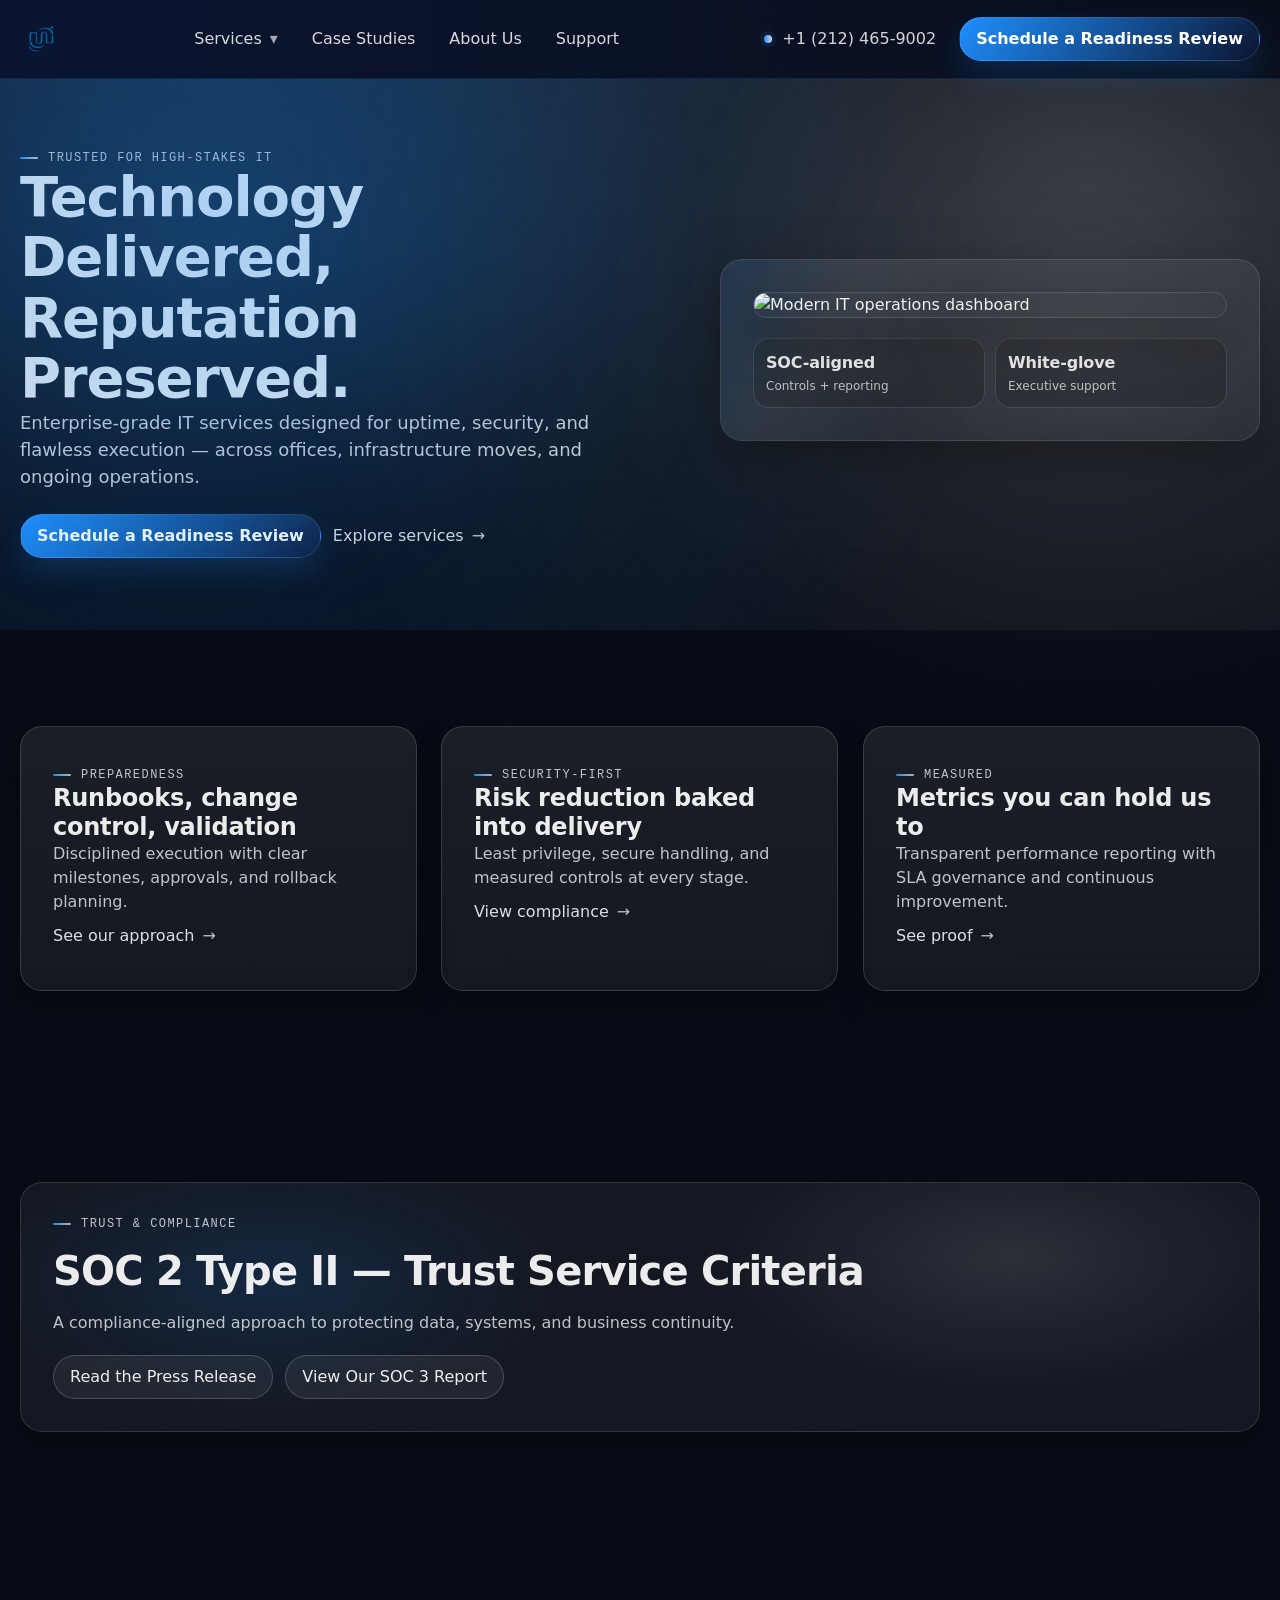
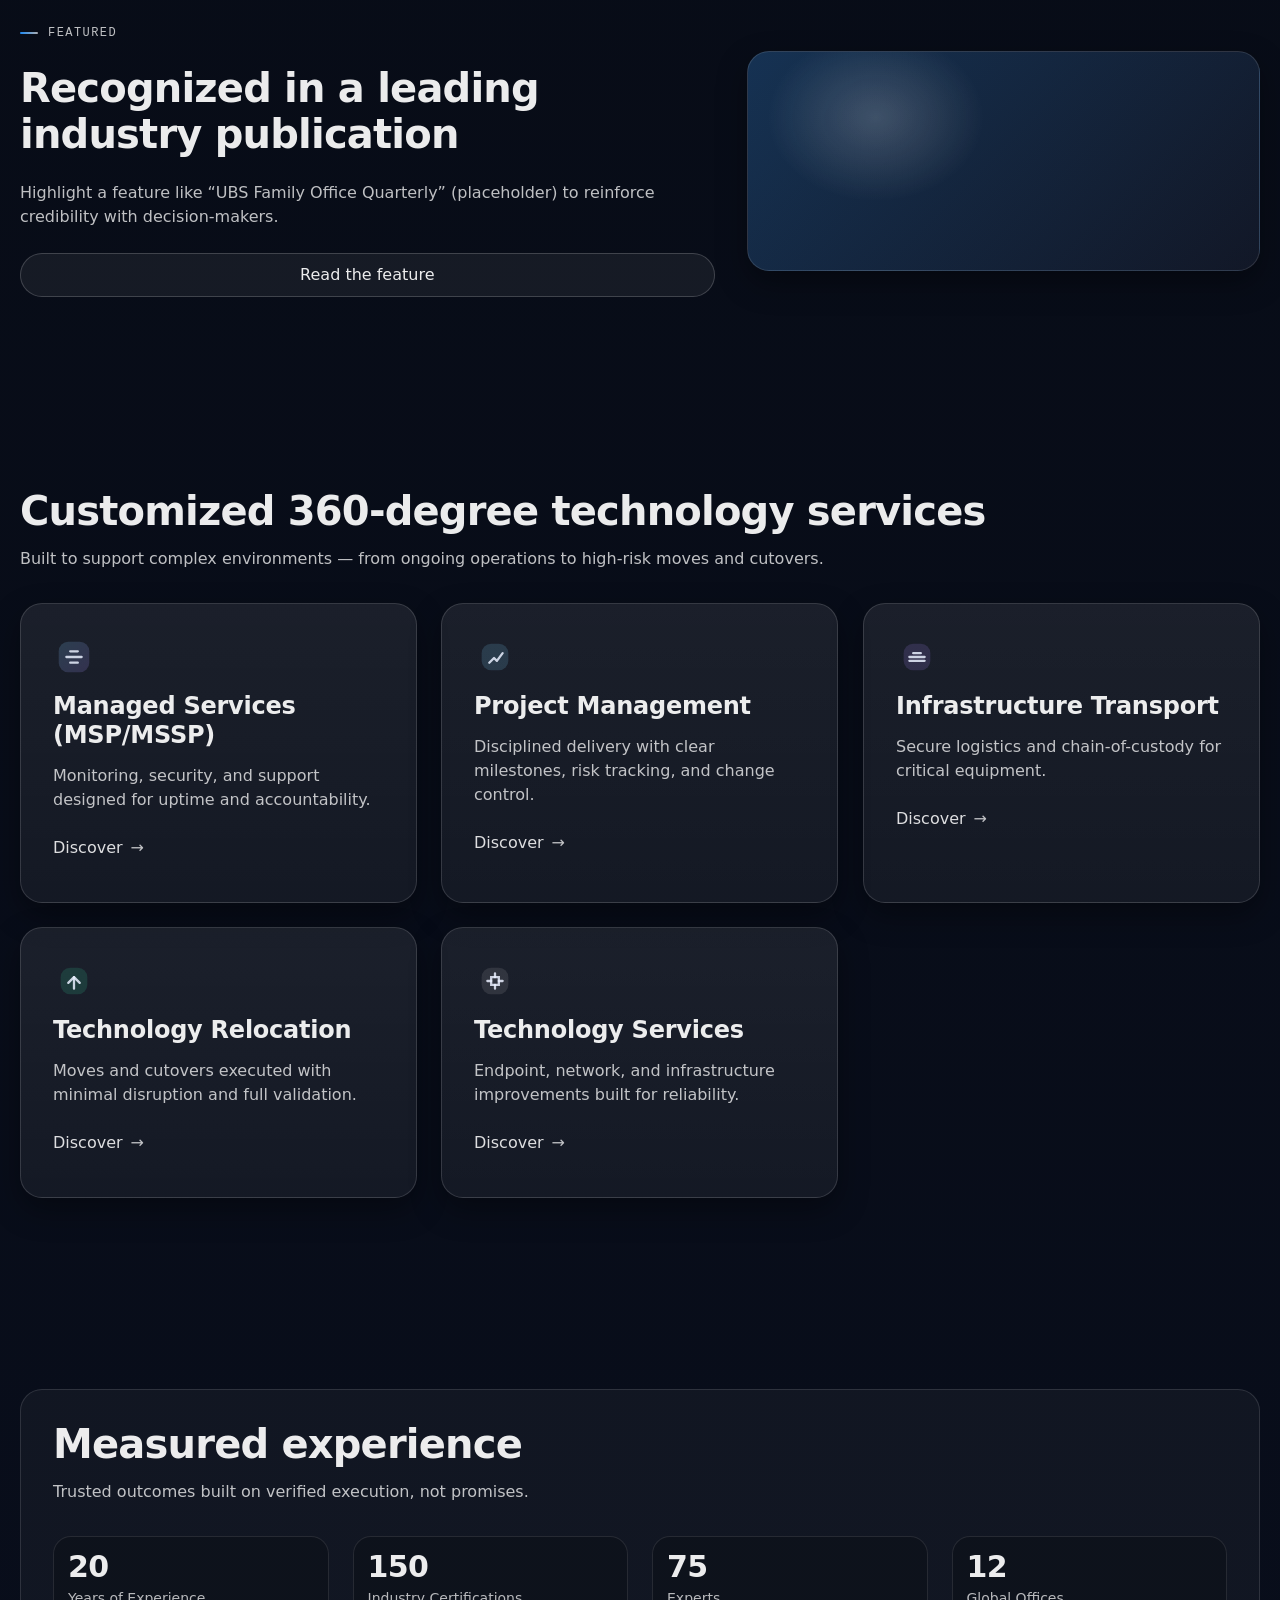
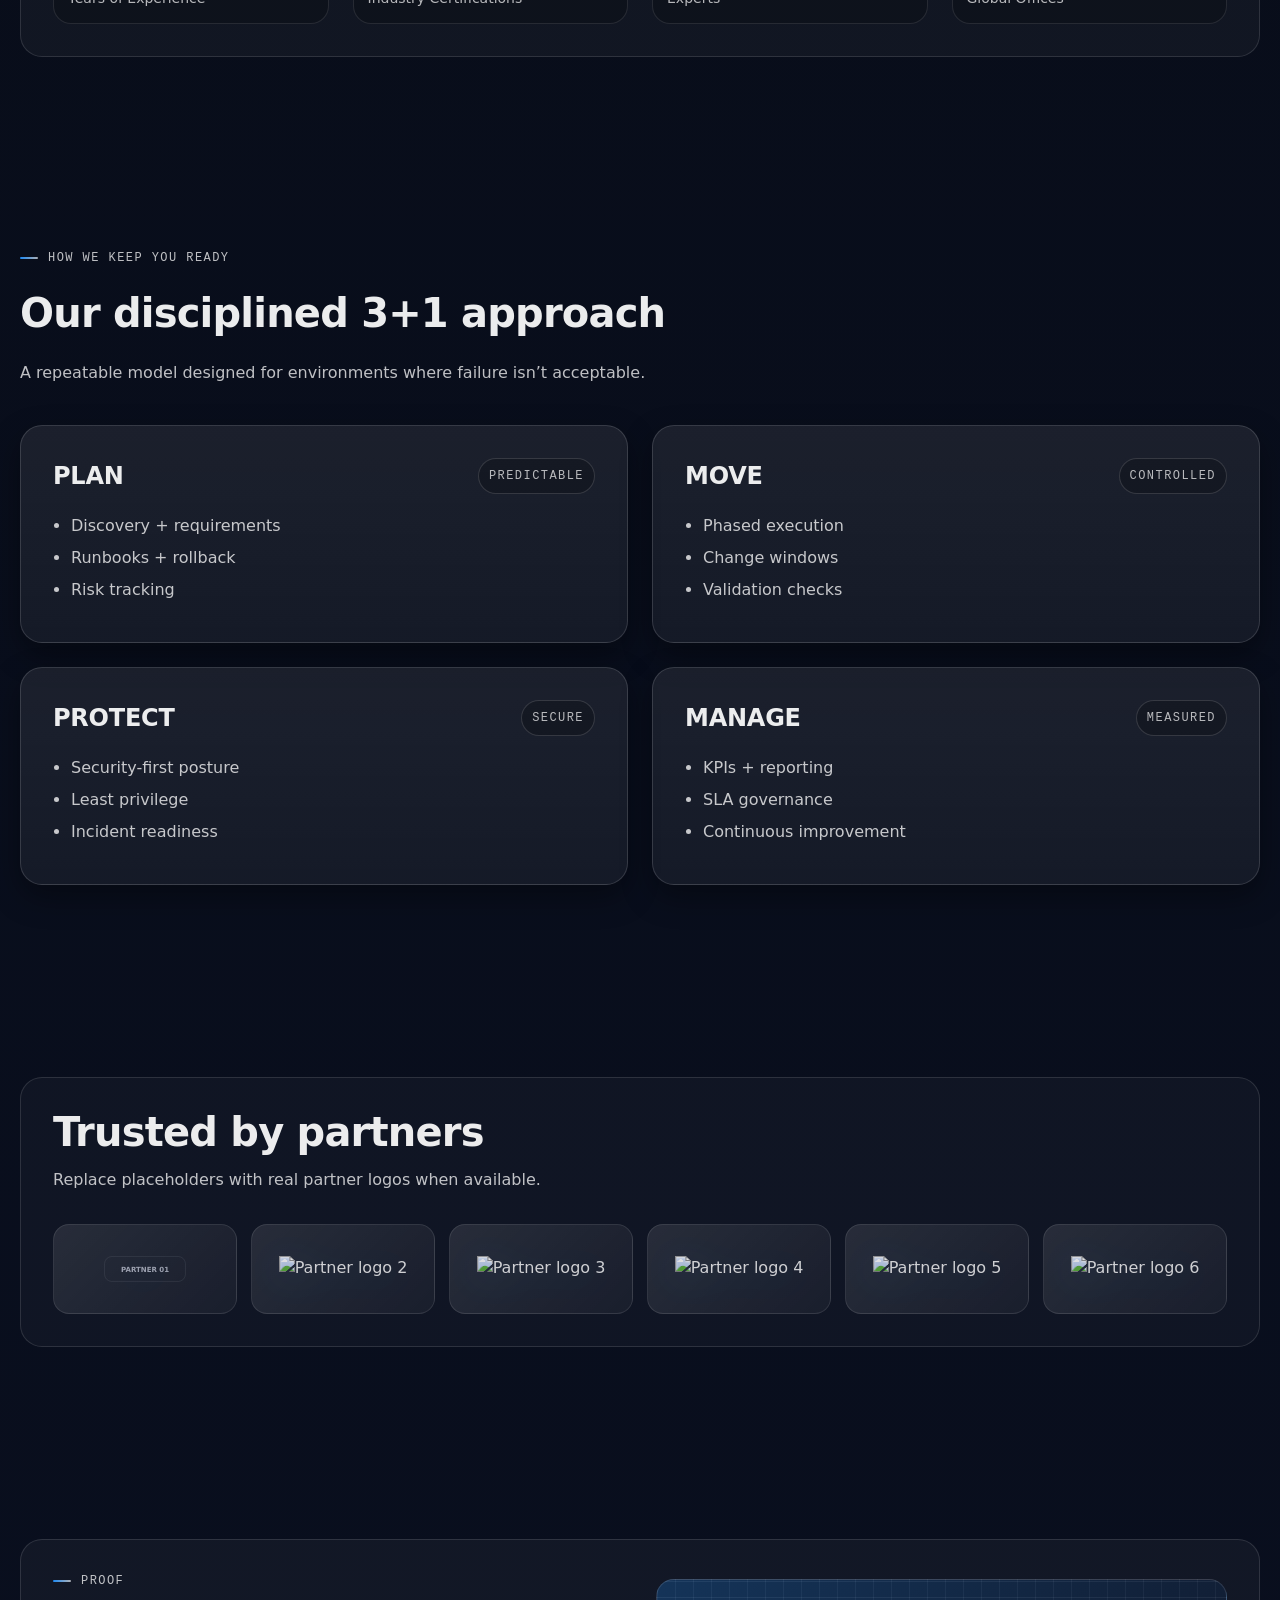
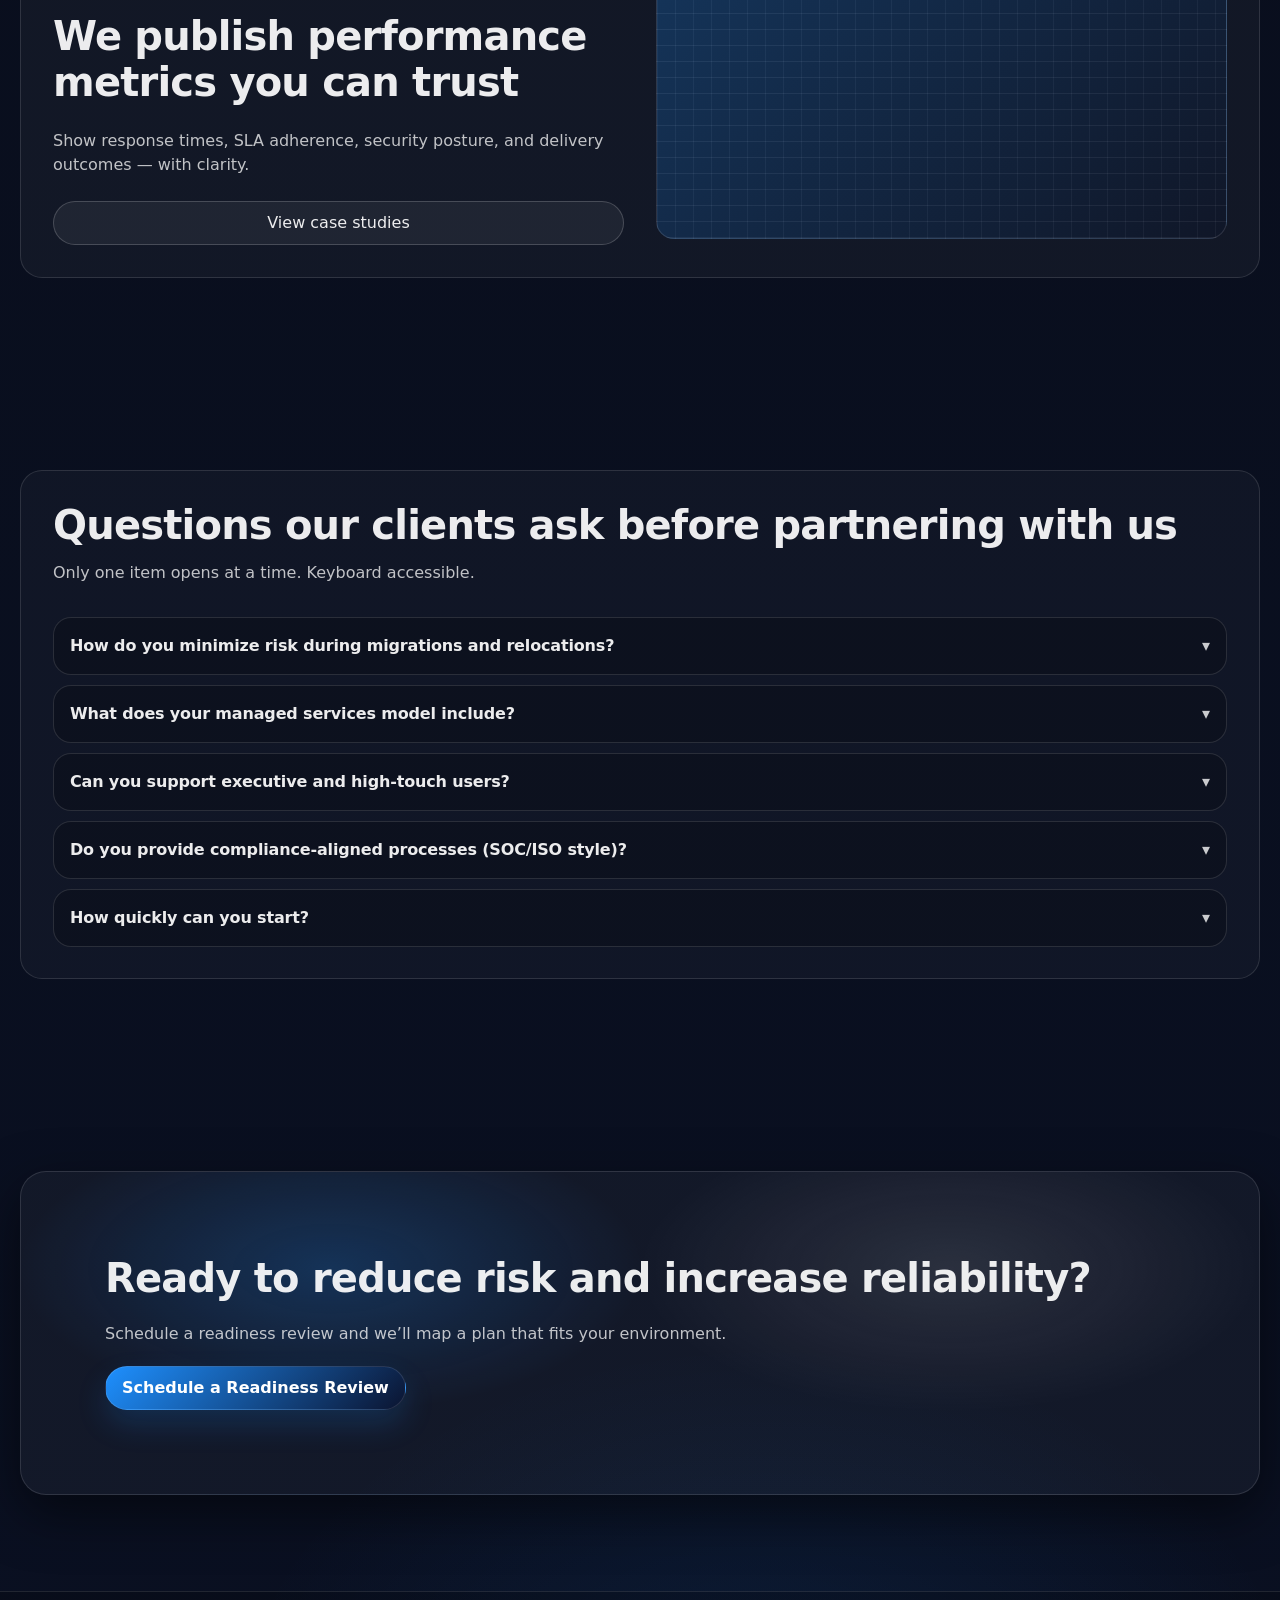
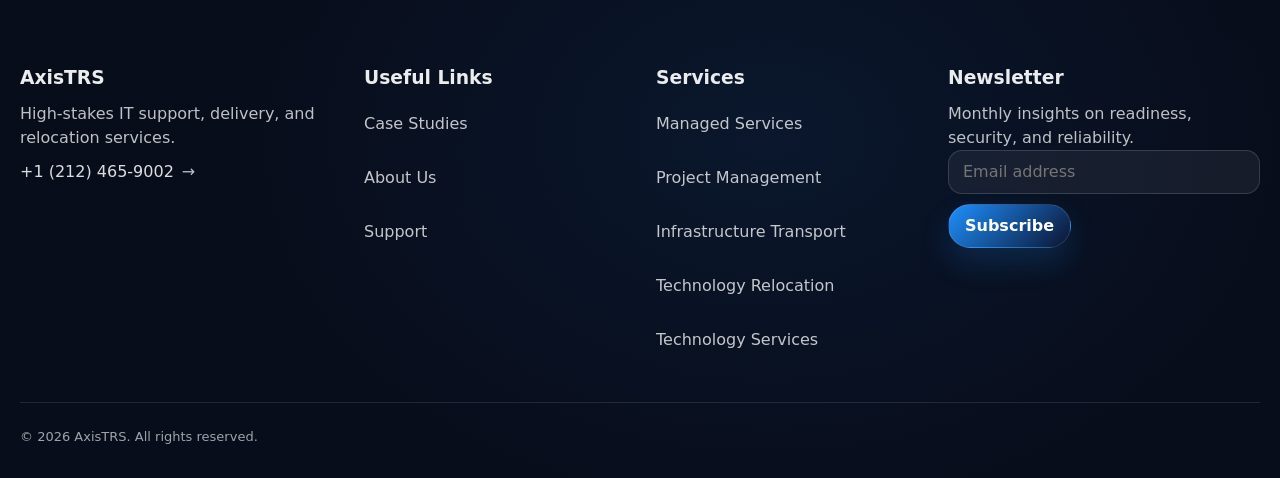
==== commit 11ecab2d: "Add files via upload" ====
--- a/index.html
+++ b/index.html
@@ -4,8 +4,8 @@
 <head>
   <meta charset="UTF-8" />
   <meta name="viewport" content="width=device-width,initial-scale=1" />
-  <title>Unique IT SOLUTIONS | Technology Delivered, Reputation Preserved</title>
-  <meta name="description" content="Unique IT SOLUTIONS provides high-stakes IT: managed services, project delivery, infrastructure transport, technology relocation, and technology services." />
+  <title>AxisTRS | Technology Delivered, Reputation Preserved</title>
+  <meta name="description" content="AxisTRS provides high-stakes IT: managed services, project delivery, infrastructure transport, technology relocation, and technology services." />
   <link rel="stylesheet" href="css/styles.css" />
 </head>
 
@@ -17,8 +17,8 @@
     <div class="header__bar">
       <div class="container header__inner">
         <!-- Left: logo -->
-        <a class="header__brand" href="index.html" aria-label="Unique IT SOLUTIONS Home">
-          <img class="header__logo" src="assets/logo.png" alt="Unique IT SOLUTIONS" />
+        <a class="header__brand" href="index.html" aria-label="AxisTRS Home">
+          <img class="header__logo" src="assets/logo.png" alt="AxisTRS" />
         </a>
 
         <!-- Center nav -->
@@ -533,7 +533,7 @@
   <footer class="footer">
     <div class="container footer__grid">
       <div>
-        <h3 class="footer__title">Unique IT SOLUTIONS</h3>
+        <h3 class="footer__title">AxisTRS</h3>
         <p class="p">High-stakes IT support, delivery, and relocation services.</p>
         <p class="p">
           <a class="link" href="tel:+12124659002">+1 (212) 465-9002 <span class="link__arrow" aria-hidden="true">→</span></a>
@@ -571,7 +571,7 @@
     </div>
 
     <div class="container footer__bottom">
-      © <span id="year"></span> Unique IT SOLUTIONS. All rights reserved.
+      © <span id="year"></span> AxisTRS. All rights reserved.
     </div>
   </footer>
 
--- a/css/styles.css
+++ b/css/styles.css
@@ -1,6 +1,6 @@
 /* /css/styles.css
    =========================================================
-   Unique IT SOLUTIONS — FULL COMPLETE CSS (Global)
+   AxisTRS — FULL COMPLETE CSS (Global)
    Works across ALL pages you created:
    - index.html (full homepage with dropdown + mobile menu + sections)
    - services.html
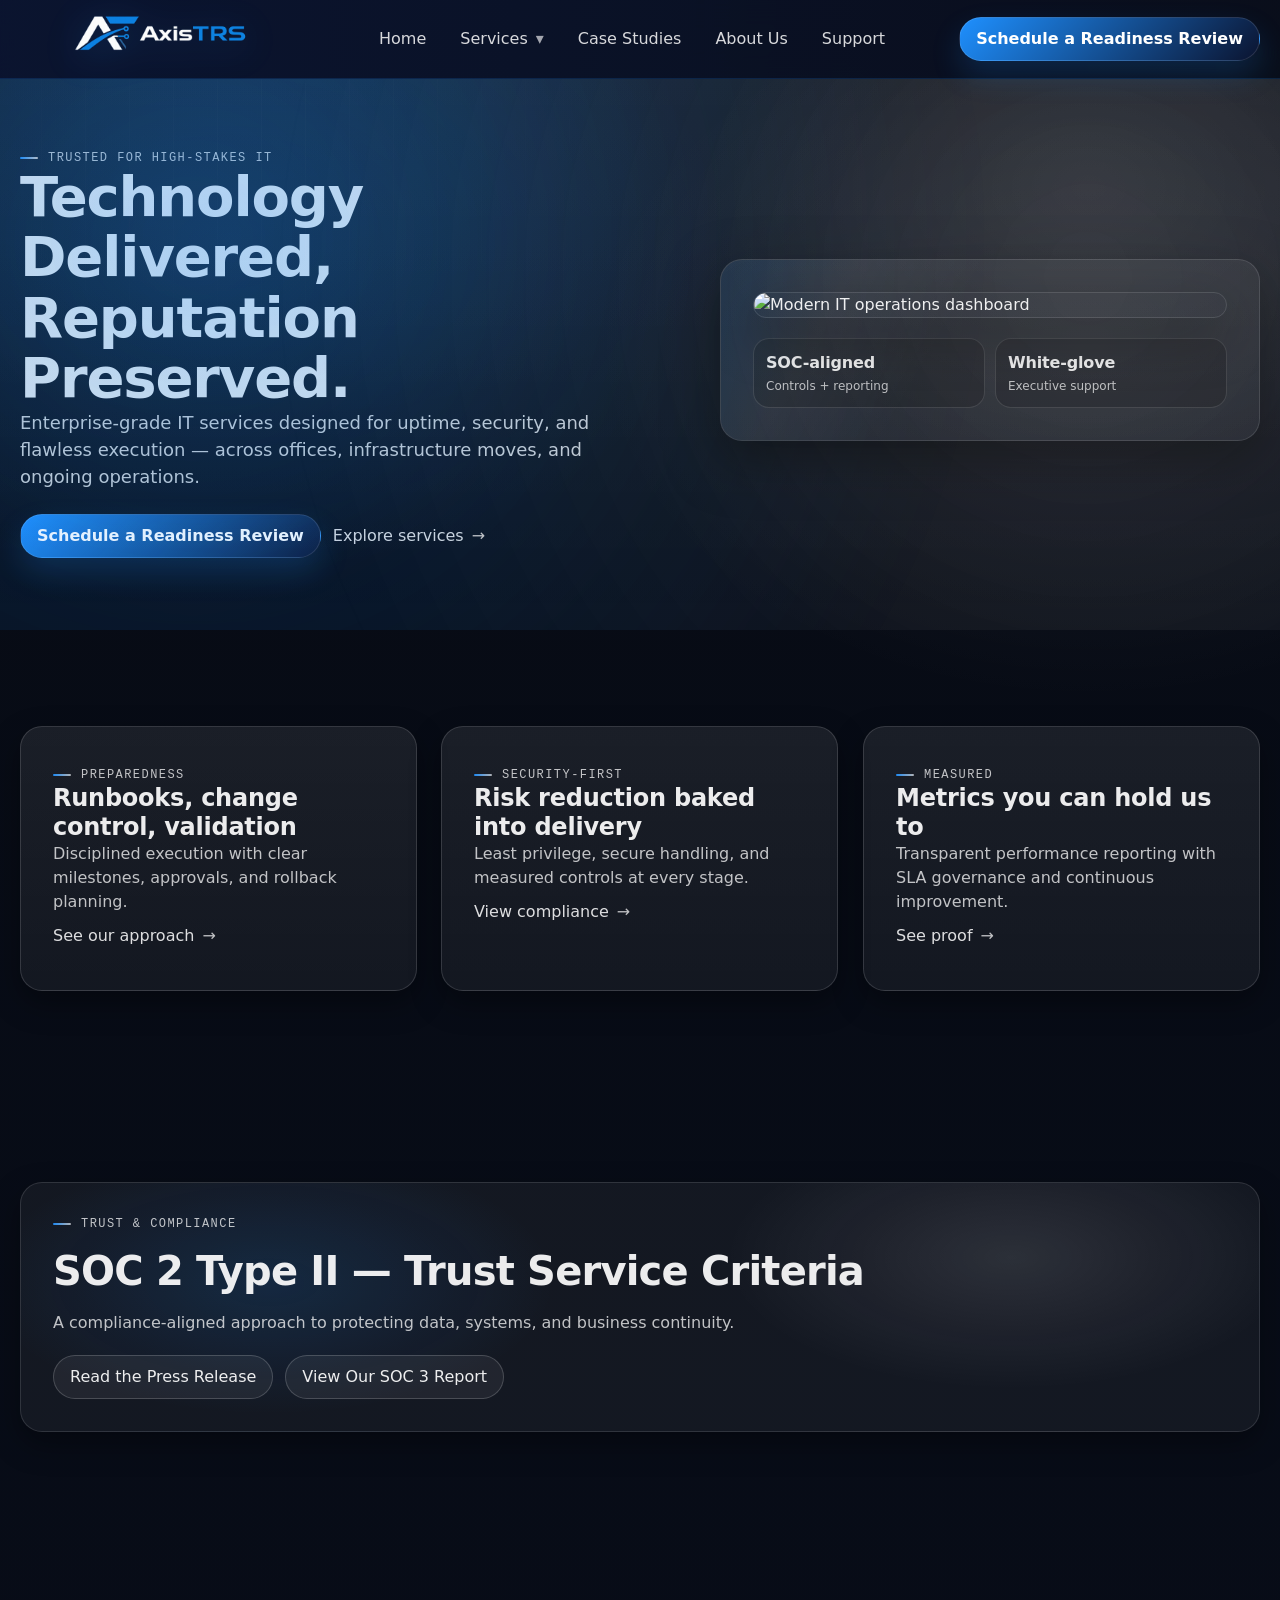
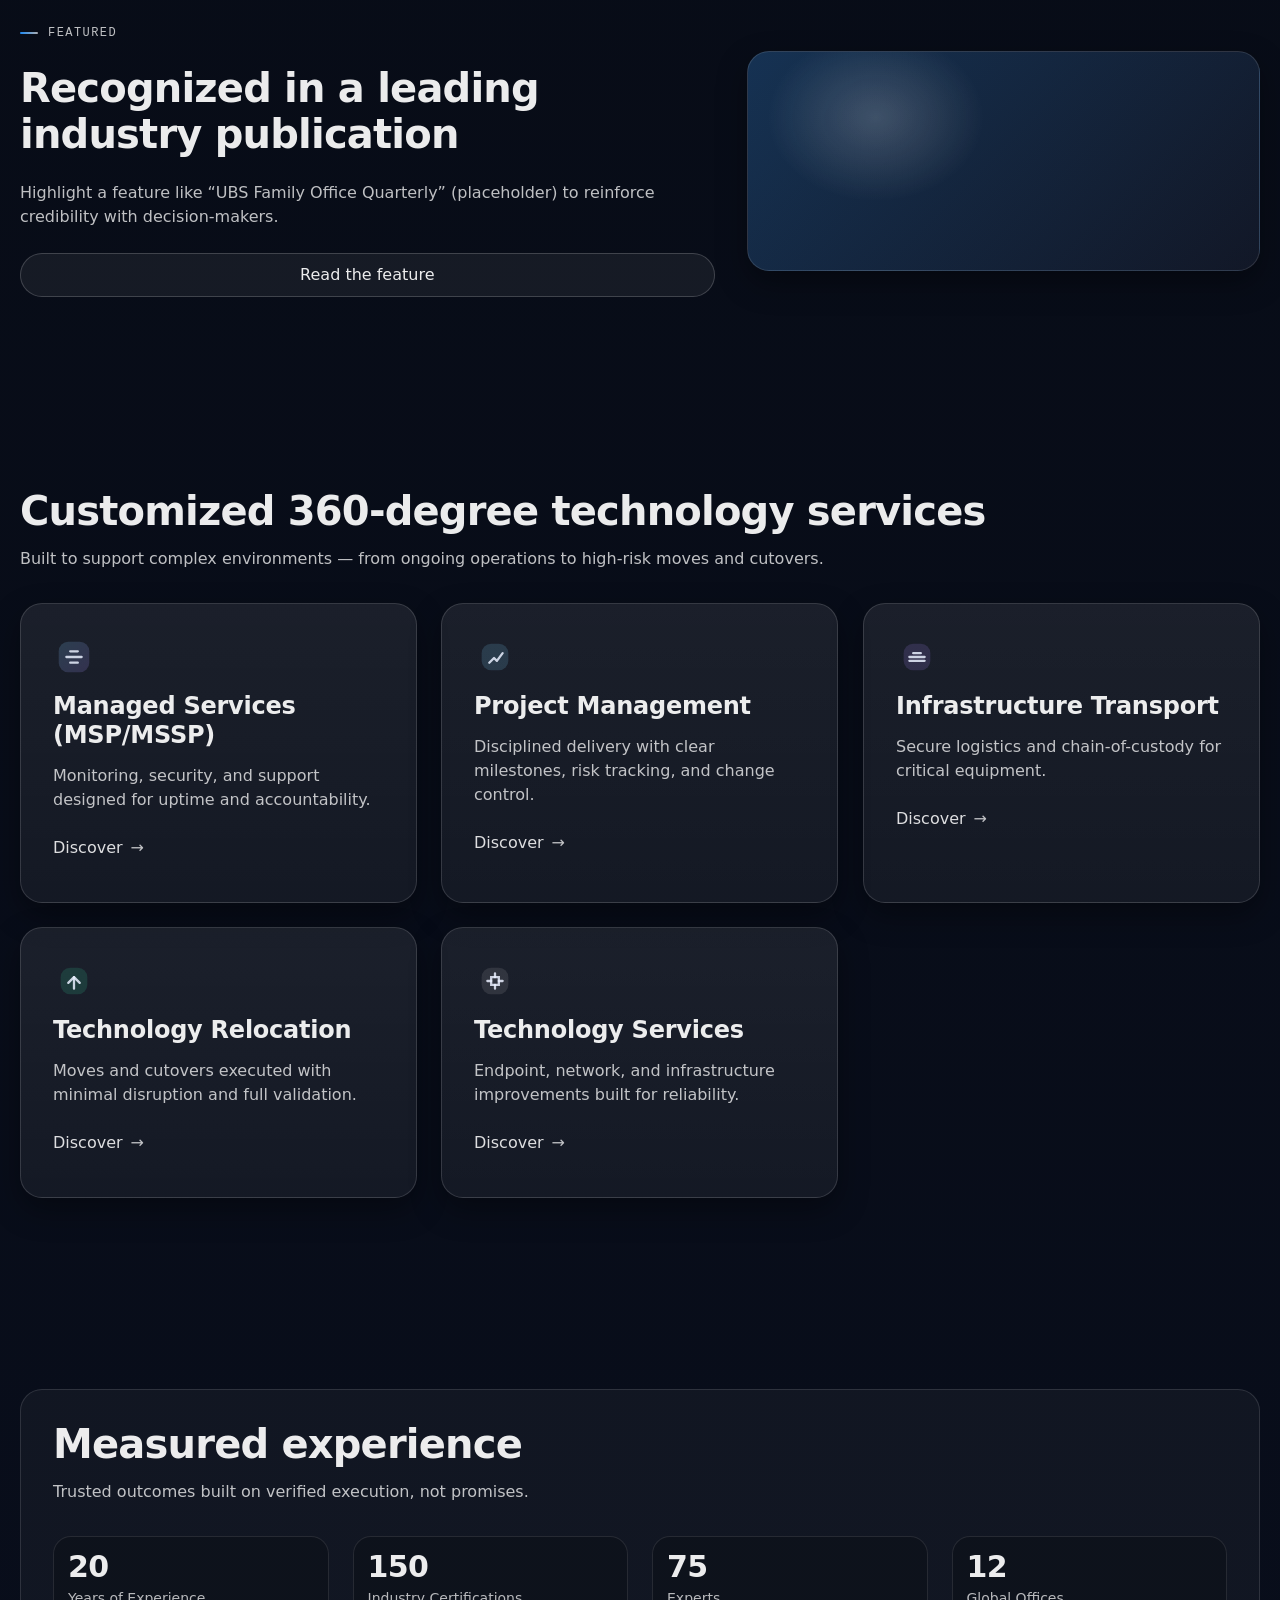
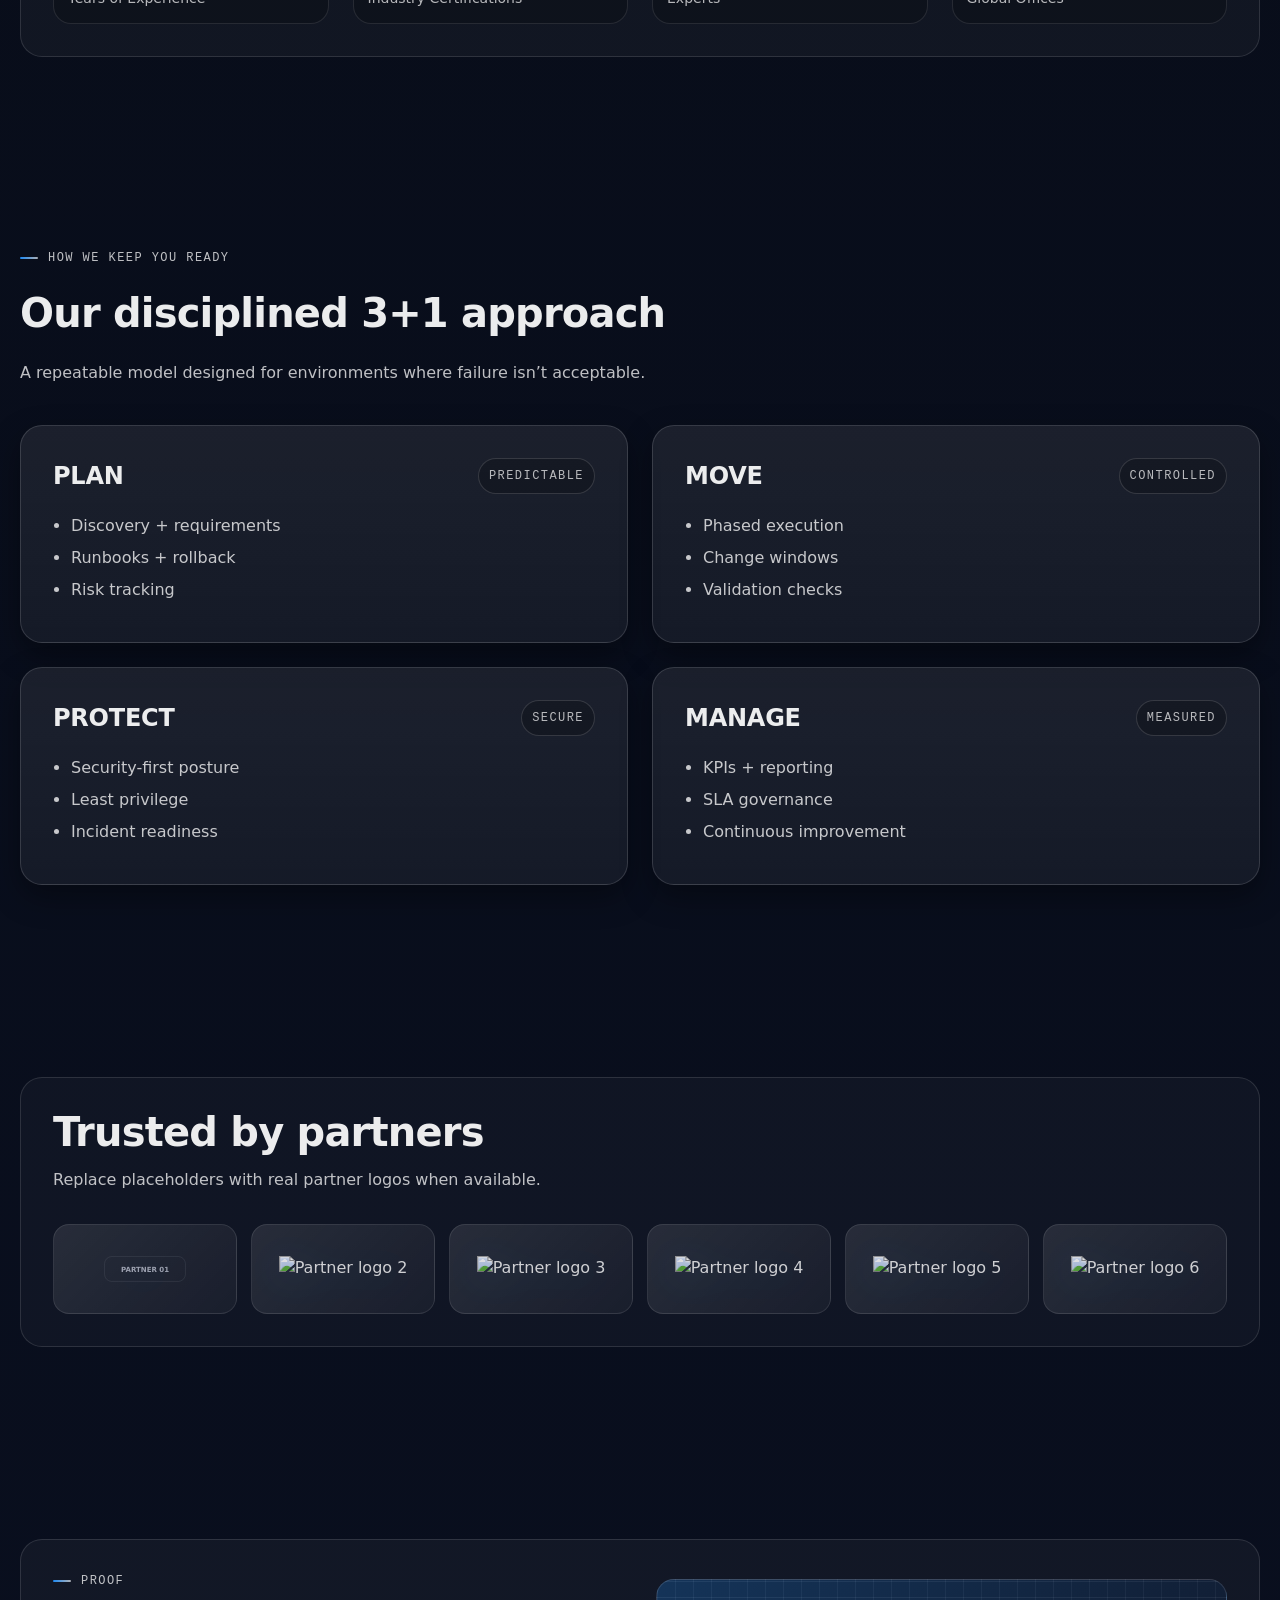
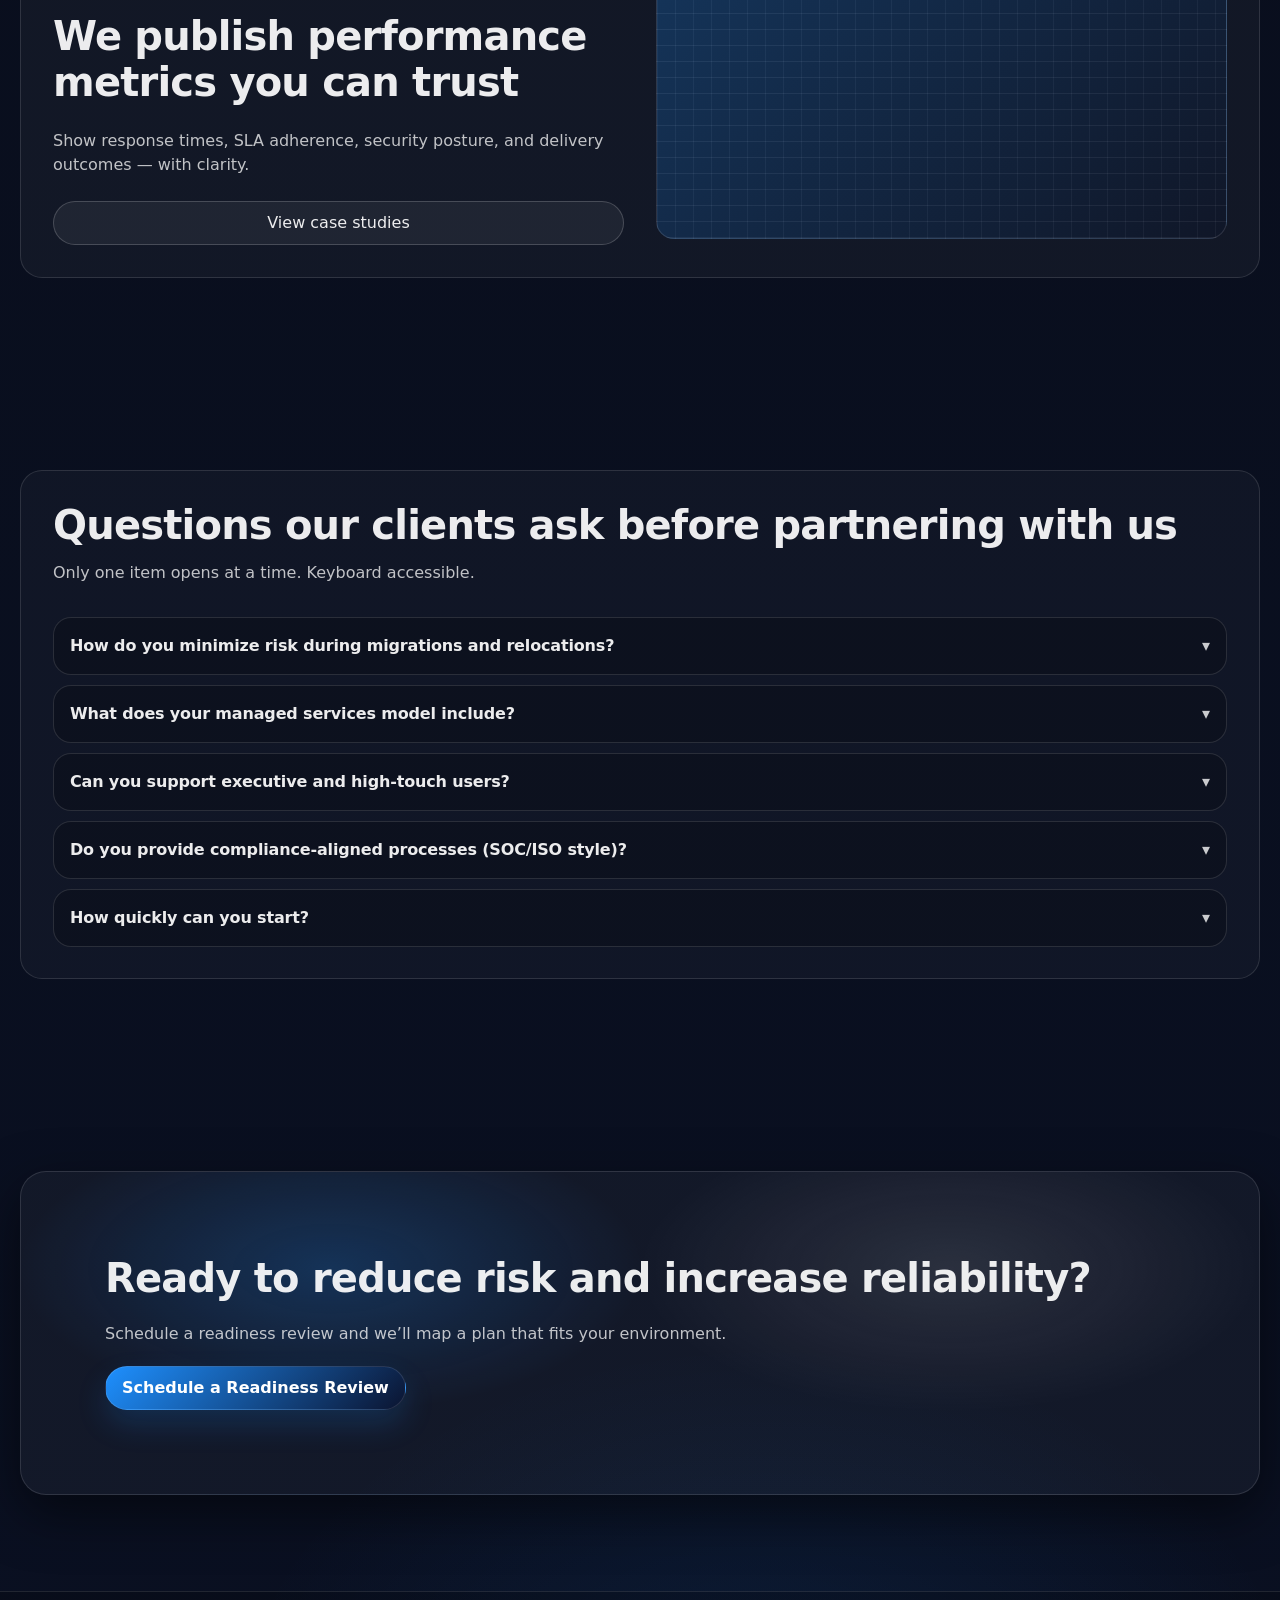
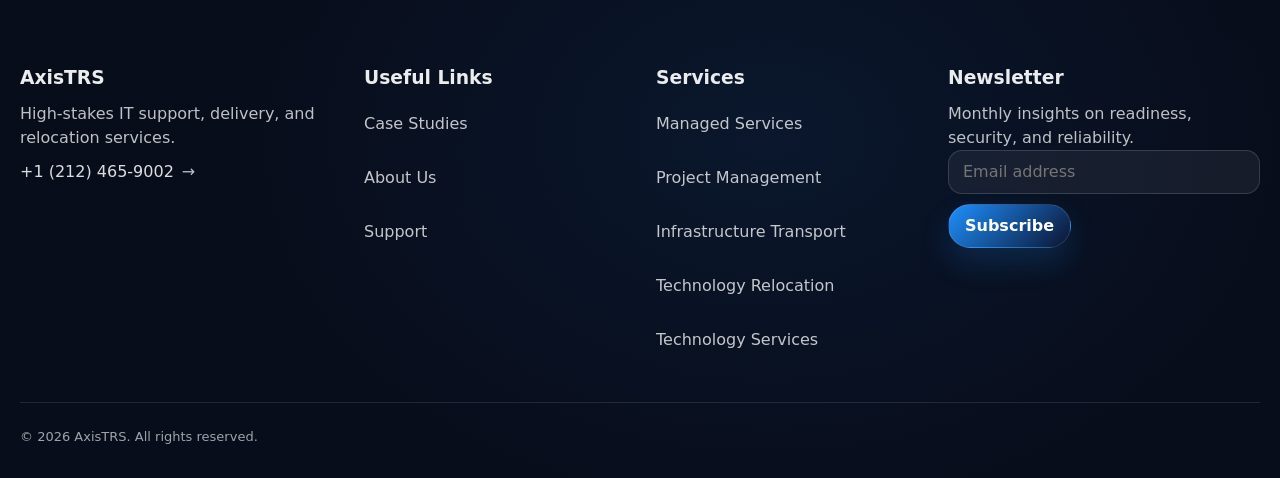
==== commit 9ea63bca: "Add files via upload" ====
--- a/index.html
+++ b/index.html
@@ -5,7 +5,8 @@
   <meta charset="UTF-8" />
   <meta name="viewport" content="width=device-width,initial-scale=1" />
   <title>AxisTRS | Technology Delivered, Reputation Preserved</title>
-  <meta name="description" content="AxisTRS provides high-stakes IT: managed services, project delivery, infrastructure transport, technology relocation, and technology services." />
+
+<meta name="description" content="AxisTRS provides mission-critical IT solutions, infrastructure services, and enterprise technology support.">
   <link rel="stylesheet" href="css/styles.css" />
 </head>
 
@@ -23,7 +24,10 @@
 
         <!-- Center nav -->
         <nav class="nav" aria-label="Primary">
-          <ul class="nav__list">
+         
+ <ul class="nav__list">
+<li><a class="nav__link" href="index.html">Home</a></li>
+
             <li class="dropdown" aria-expanded="false">
               <a class="nav__link dropdown__trigger" href="services.html" aria-haspopup="true">
                 Services <span class="dropdown__chev" aria-hidden="true">▾</span>
@@ -56,10 +60,7 @@
 
         <!-- Right: phone + CTA + mobile toggle -->
         <div class="header__right">
-          <a class="header__phone" href="tel:+12124659002">
-            <span class="header__phone-dot" aria-hidden="true"></span>
-            +1 (212) 465-9002
-          </a>
+          
 
           <a class="btn btn--primary header__cta" href="#cta">Schedule a Readiness Review</a>
 
--- a/css/styles.css
+++ b/css/styles.css
@@ -300,7 +300,7 @@
 
 .header__logo,
 .logo img{
-  height: 40px;
+  height: 190px;
   width: auto;
   filter: drop-shadow(0 6px 18px rgba(30,144,255,.22));
 }
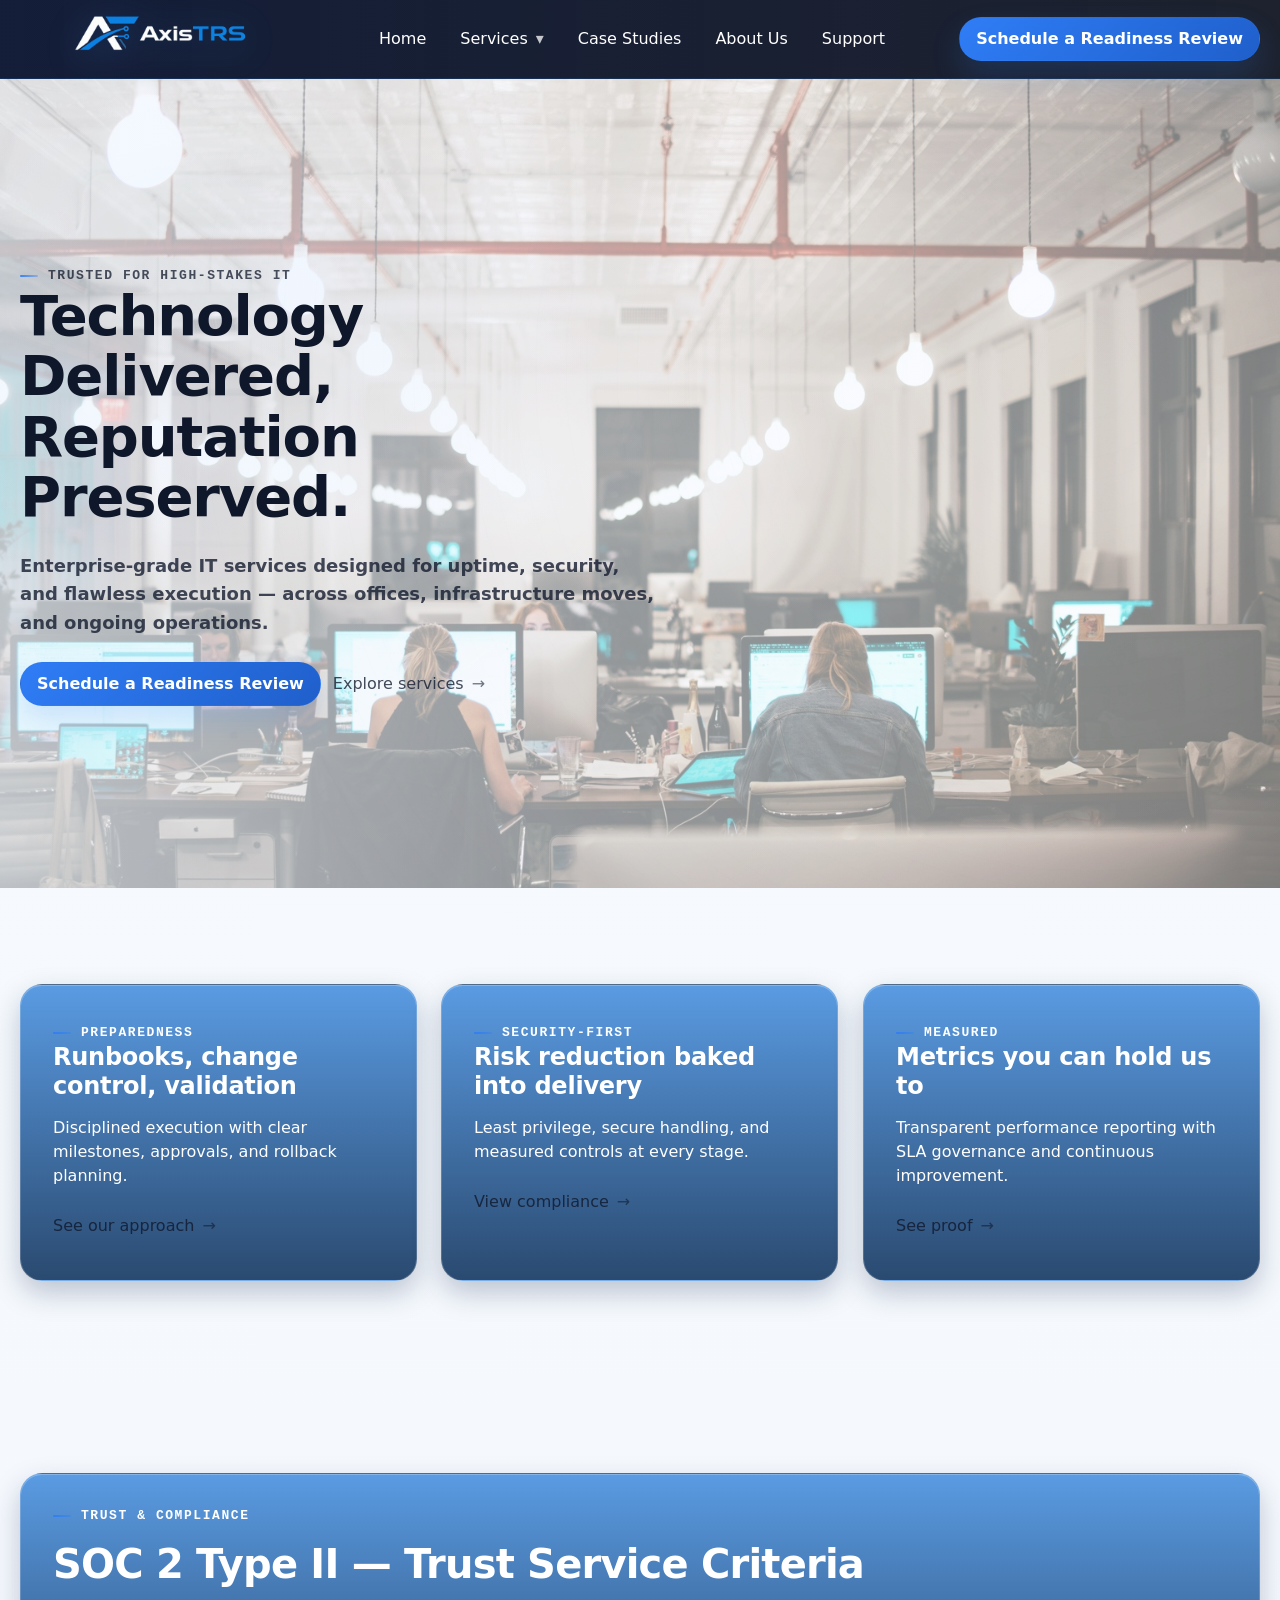
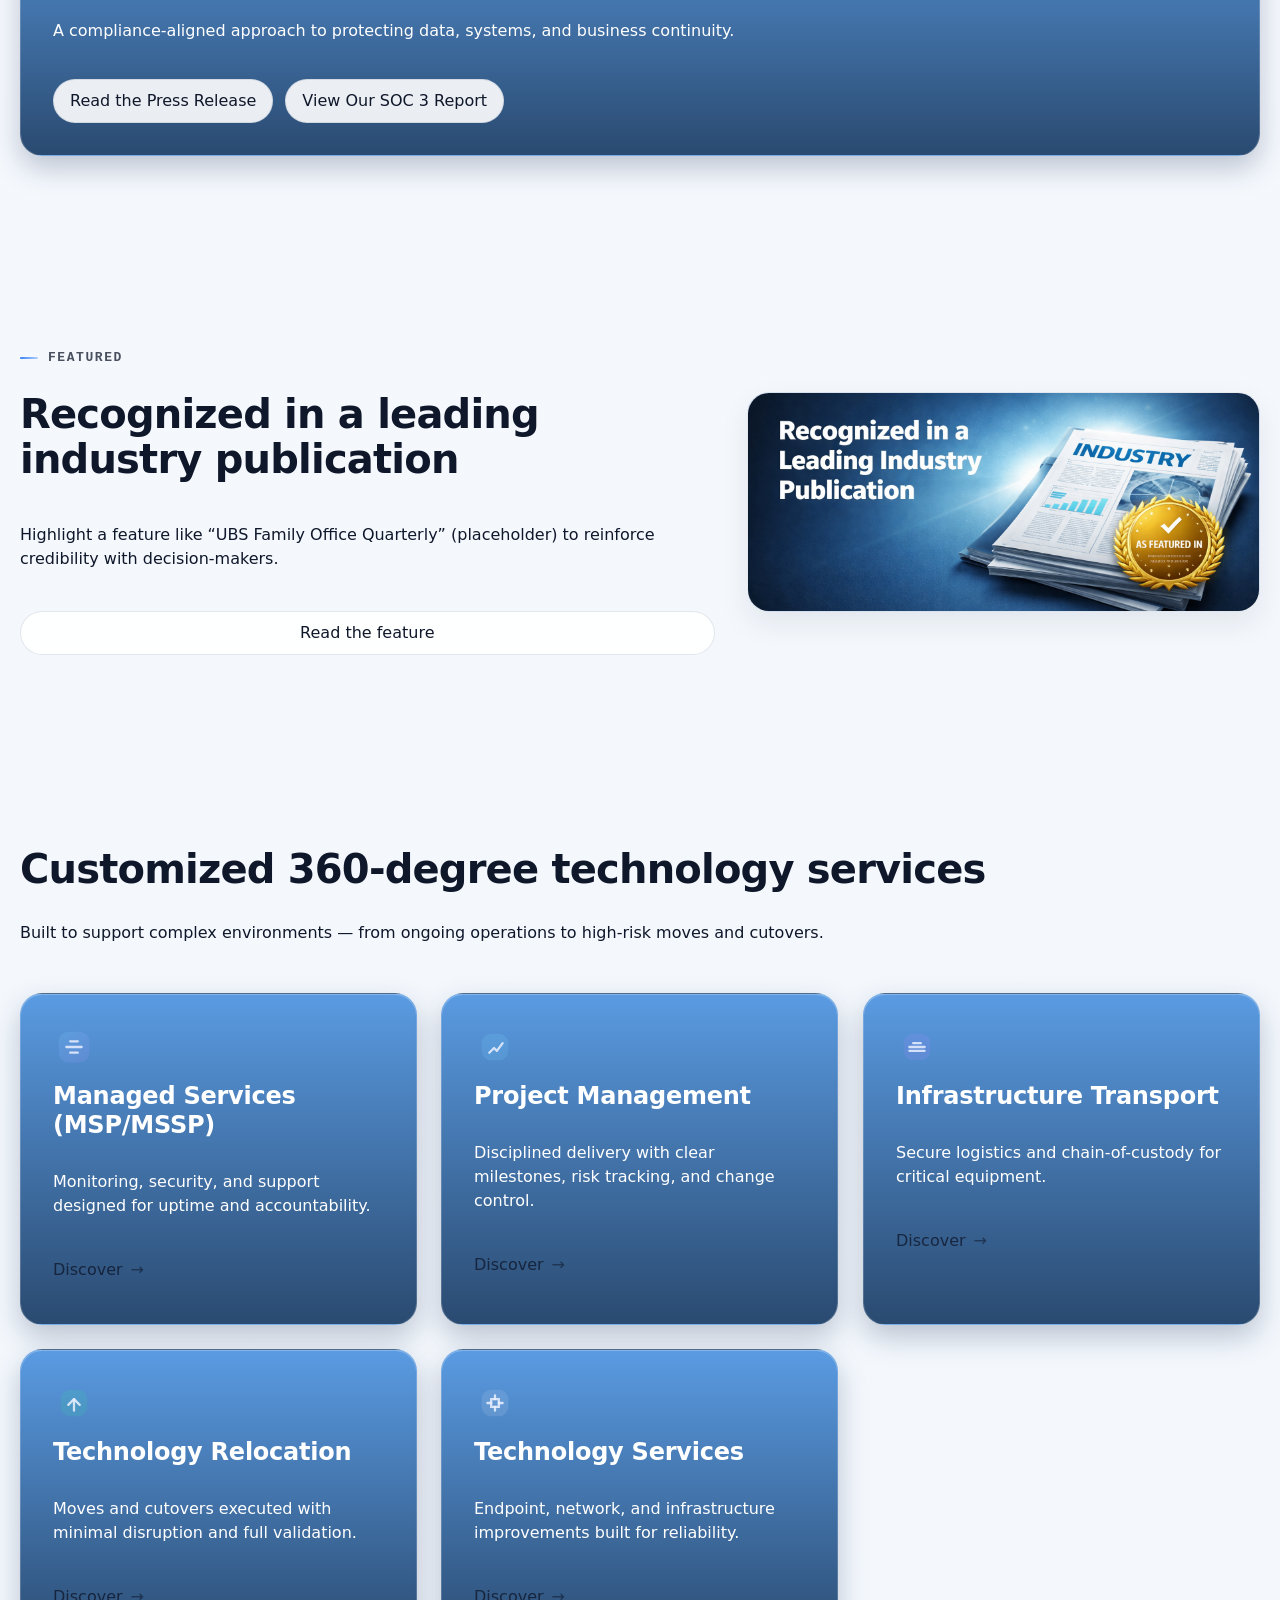
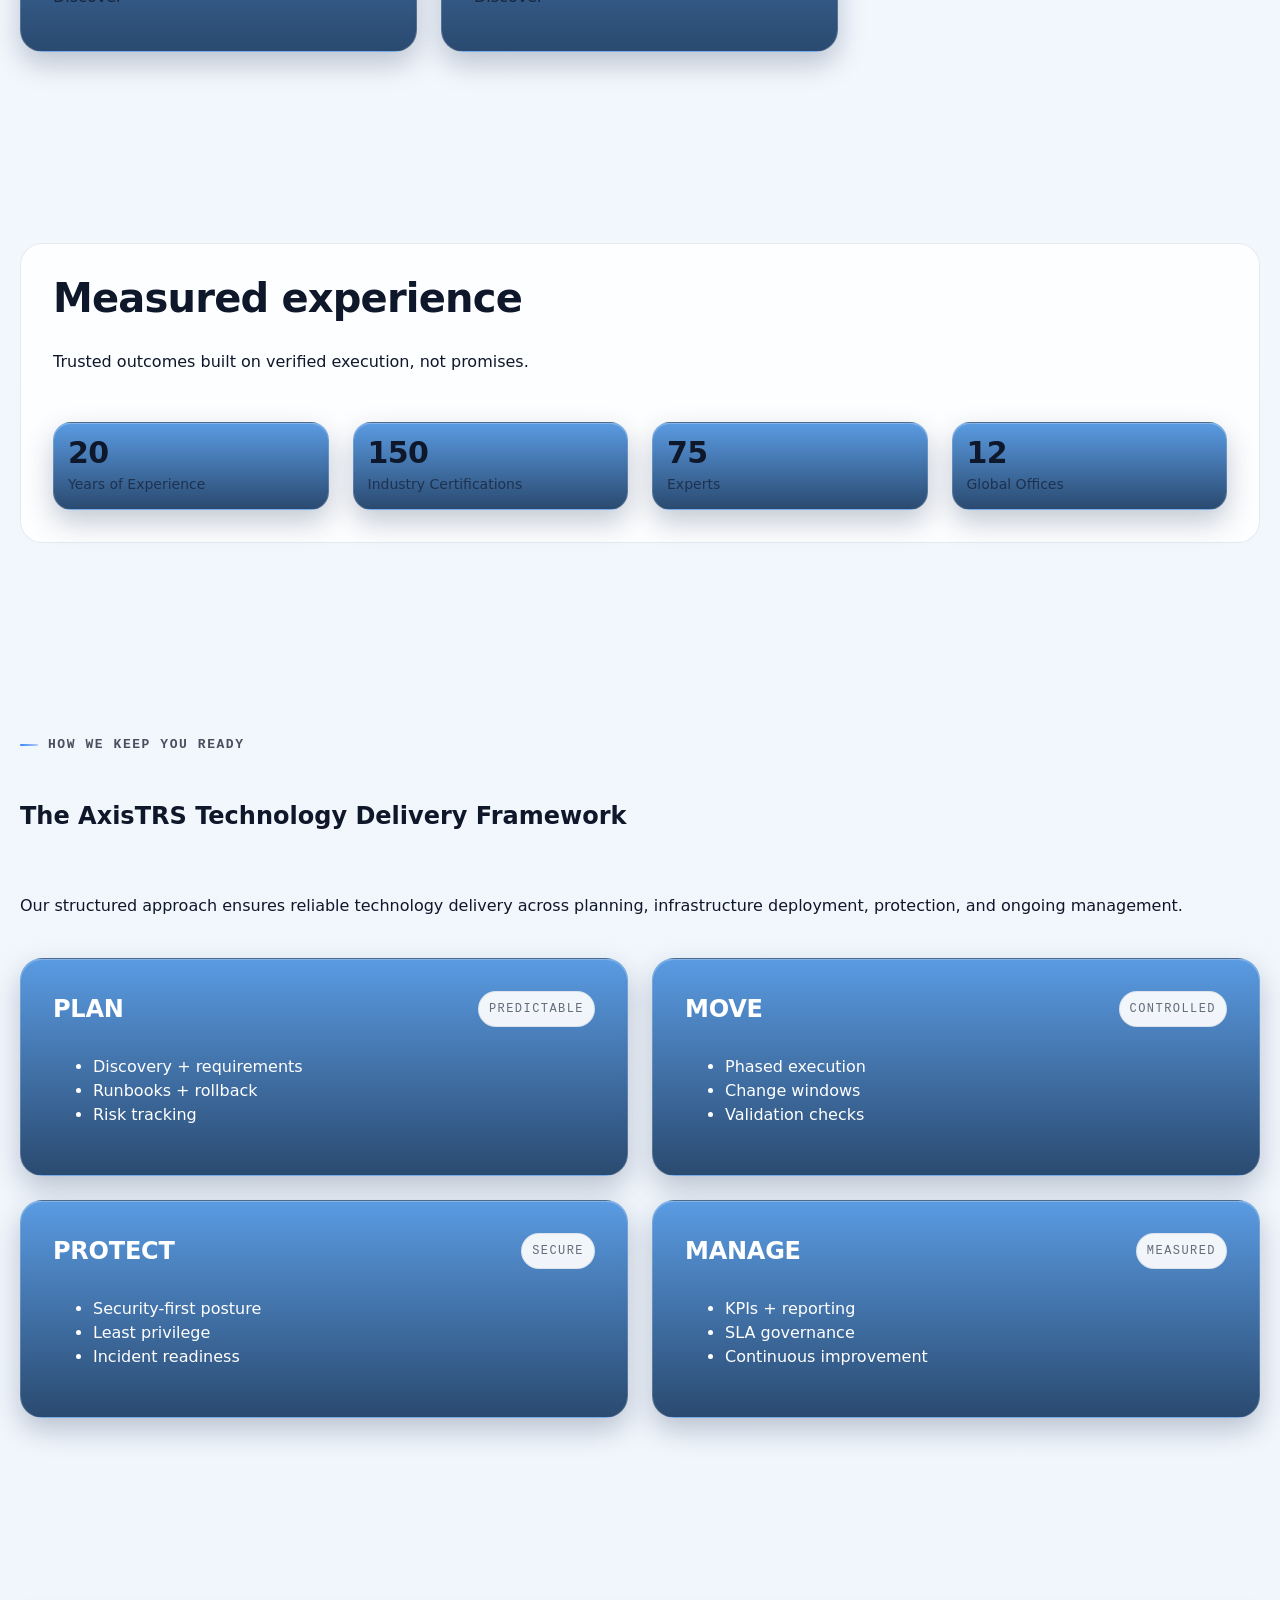
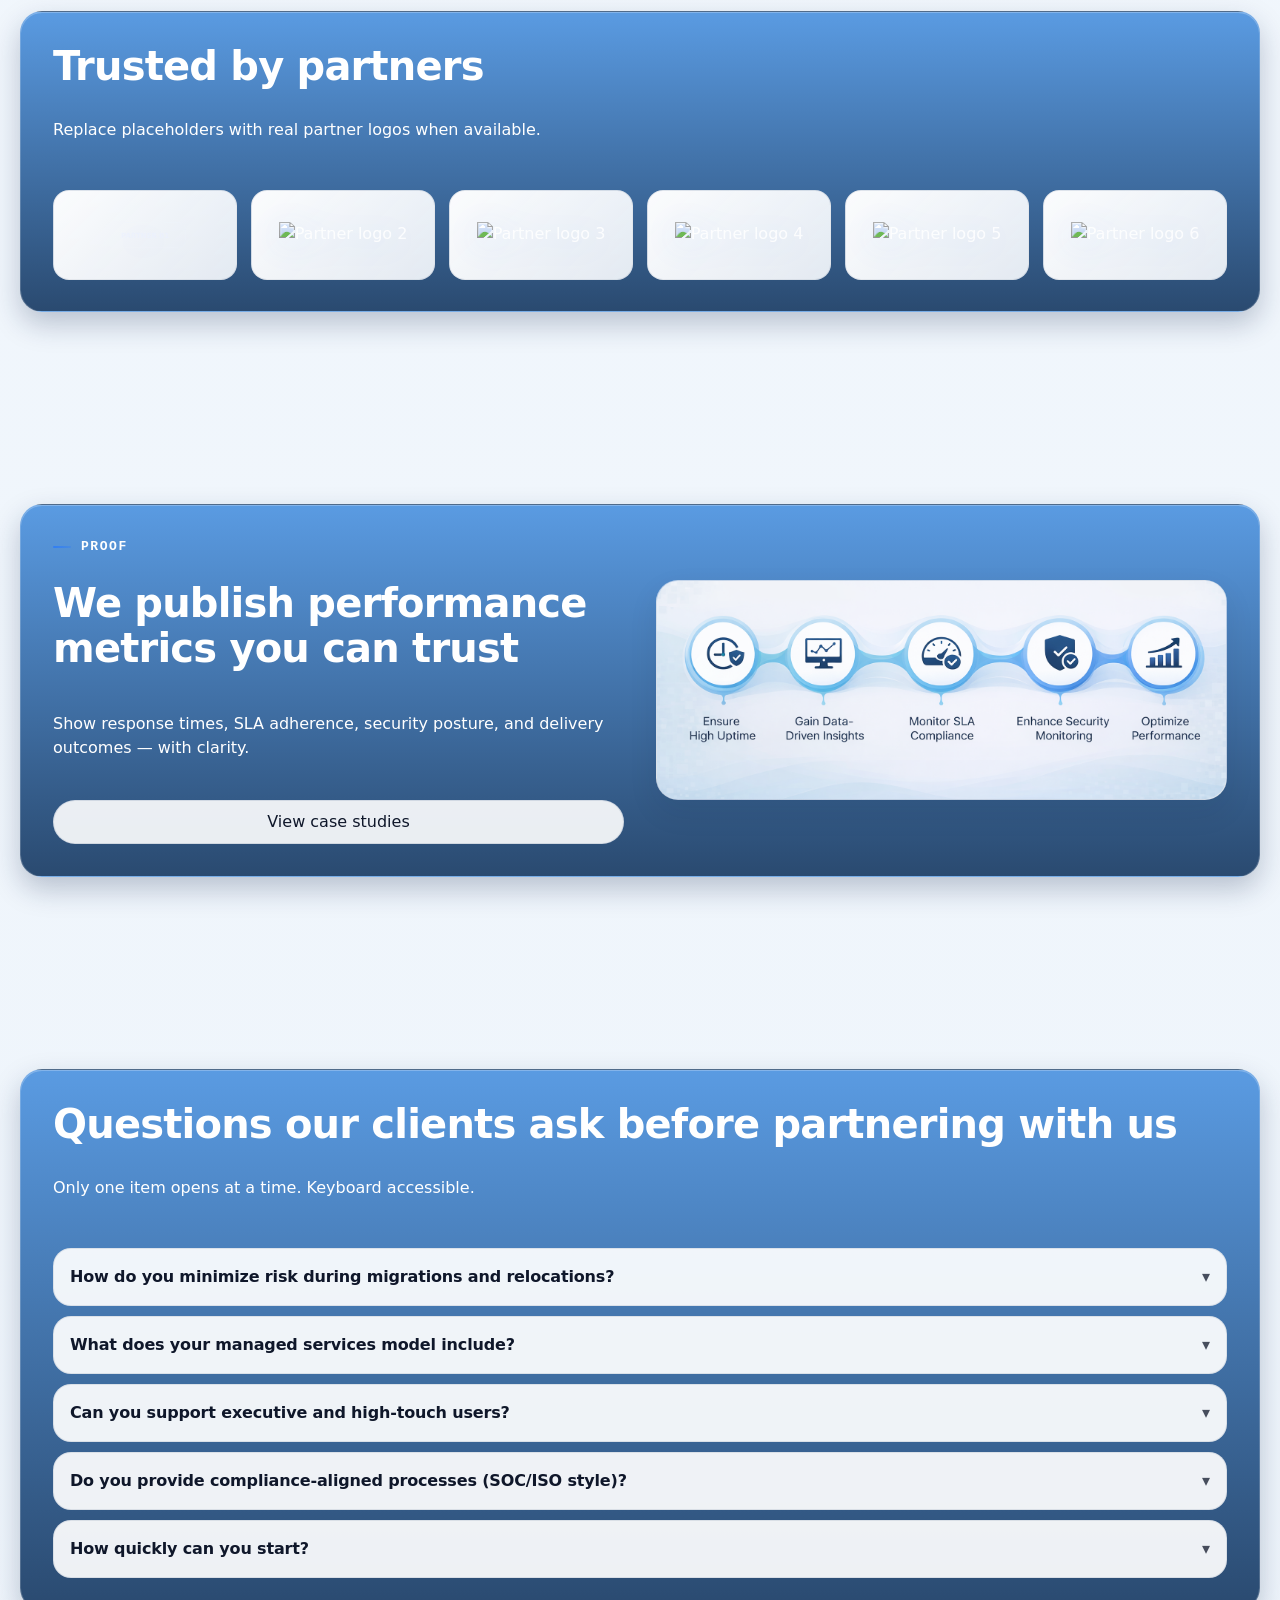
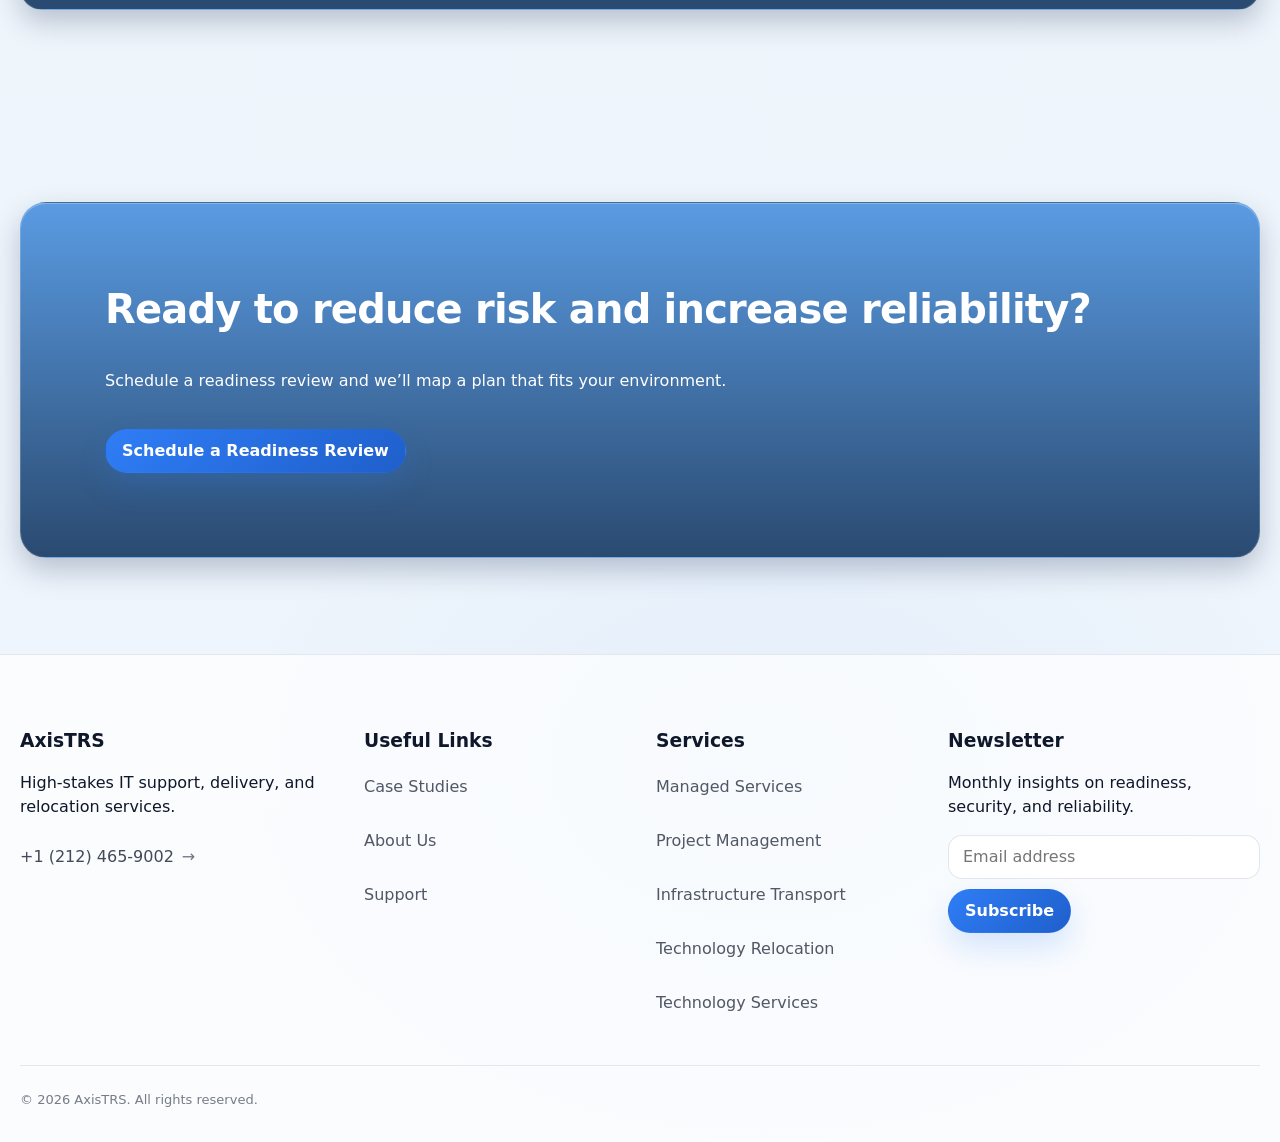
==== commit 5e7f598a: "Add files via upload" ====
--- a/index.html
+++ b/index.html
@@ -135,19 +135,8 @@
         </div>
       </div>
 
-      <div class="hero__panel">
-        <div class="hero__panelInner">
-          <!-- If you have the generated image, use this -->
-          <img class="hero__img" src="assets/hero.png" alt="Modern IT operations dashboard" />
-
-          <div class="hero__statRow" aria-label="Highlights">
-            <div class="miniStat">
-              <div class="miniStat__num">SOC-aligned</div>
-              <div class="miniStat__label">Controls + reporting</div>
-            </div>
-            <div class="miniStat">
-              <div class="miniStat__num">White-glove</div>
-              <div class="miniStat__label">Executive support</div>
+
+        
             </div>
           </div>
         </div>
@@ -225,8 +214,9 @@
         <a class="btn btn--secondary" href="#">Read the feature</a>
       </div>
 
-      <div class="featured__media" aria-hidden="true"></div>
-    </div>
+<div class="featured__media reveal reveal--in">
+  <img src="images/industry-publication.jpg" alt="Industry publication featuring AxisTRS">
+</div>    </div>
   </section>
 
   <!-- =========================
@@ -331,9 +321,11 @@
     <div class="container stack stack--lg">
       <div class="stack">
         <p class="kicker">How we keep you ready</p>
-        <h2 class="h2">Our disciplined 3+1 approach</h2>
-        <p class="p">A repeatable model designed for environments where failure isn’t acceptable.</p>
-      </div>
+        <h2>The AxisTRS Technology Delivery Framework</h2>
+<p>
+Our structured approach ensures reliable technology delivery across
+planning, infrastructure deployment, protection, and ongoing management.
+</p>
 
       <div class="approach__grid">
         <article class="card approachCard">
@@ -427,10 +419,9 @@
           <a class="btn btn--secondary" href="case-studies.html">View case studies</a>
         </div>
 
-        <div class="dashboard" aria-hidden="true">
-          <!-- Optional: replace with an image
-          <img src="assets/dashboard-placeholder.svg" alt="Dashboard placeholder" />
-          -->
+       <div class="featured__media">
+  <img src="images/metrics-dashboard.jpg" alt="IT monitoring dashboard showing uptime and response metrics">
+</div>
         </div>
       </div>
     </div>
--- a/css/styles.css
+++ b/css/styles.css
@@ -1,14 +1,11 @@
 /* /css/styles.css
    =========================================================
-   AxisTRS — FULL COMPLETE CSS (Global)
-   Works across ALL pages you created:
-   - index.html (full homepage with dropdown + mobile menu + sections)
-   - services.html
-   - case-studies.html
-   - about.html
-   - support.html
-   - Includes: responsive breakpoints, animations, counters, accordions,
-     dropdown, mobile panel, cards, grids, forms, footer.
+   AxisTRS — FULL COMPLETE CSS (WHITE / CLEAN / FIXED)
+   - White premium enterprise theme
+   - Fixed hero background image setup
+   - Works across all pages
+   - Includes responsive breakpoints, animations, counters,
+     accordions, dropdown, mobile panel, cards, grids, forms, footer
    ========================================================= */
 
 /* -----------------------------
@@ -16,18 +13,18 @@
 ------------------------------ */
 :root{
   /* Brand */
-  --brand-navy: #0B1430;
-  --brand-blue: #1E90FF;
+  --brand-navy: #1f3f68;
+  --brand-blue: #2f7df6;
 
   /* Neutrals */
-  --bg: #070b14;
-  --bg2:#0a1022;
-  --surface: rgba(255,255,255,.06);
-  --surface2: rgba(255,255,255,.10);
-  --border: rgba(255,255,255,.14);
-  --text: rgba(255,255,255,.92);
-  --text2: rgba(255,255,255,.74);
-  --muted: rgba(255,255,255,.62);
+  --bg: #f7fafe;
+  --bg2: #edf4fb;
+  --surface: rgba(255,255,255,.86);
+  --surface2: rgba(255,255,255,.96);
+  --border: rgba(31,63,104,.12);
+  --text: #0f172a;
+  --text2: rgba(15,23,42,.78);
+  --muted: rgba(15,23,42,.58);
 
   /* Layout */
   --container: 1240px;
@@ -41,8 +38,8 @@
   --pill: 999px;
 
   /* Shadow */
-  --shadow1: 0 12px 30px rgba(0,0,0,.35);
-  --shadow2: 0 18px 52px rgba(0,0,0,.50);
+  --shadow1: 0 12px 30px rgba(15,23,42,.08);
+  --shadow2: 0 18px 52px rgba(15,23,42,.12);
 
   /* Spacing */
   --s1: 4px;
@@ -80,9 +77,9 @@
   font-family: var(--ff);
   color: var(--text);
   background:
-    radial-gradient(1100px 700px at 20% 0%, rgba(30,144,255,.16), transparent 60%),
-    radial-gradient(900px 650px at 85% 5%, rgba(255,255,255,.07), transparent 55%),
-    radial-gradient(900px 650px at 60% 95%, rgba(30,144,255,.10), transparent 60%),
+    radial-gradient(1100px 700px at 20% 0%, rgba(47,125,246,.08), transparent 60%),
+    radial-gradient(900px 650px at 85% 5%, rgba(255,255,255,.85), transparent 55%),
+    radial-gradient(900px 650px at 60% 95%, rgba(47,125,246,.05), transparent 60%),
     linear-gradient(180deg, var(--bg) 0%, var(--bg2) 100%);
   min-height:100vh;
   line-height:1.5;
@@ -94,12 +91,12 @@
 input, select, textarea{ font:inherit; }
 
 :focus-visible{
-  outline: 2px solid rgba(30,144,255,.9);
+  outline: 2px solid rgba(47,125,246,.92);
   outline-offset: 3px;
   border-radius: 12px;
 }
 
-::selection{ background: rgba(30,144,255,.28); }
+::selection{ background: rgba(47,125,246,.20); }
 
 /* Sticky header anchor safety */
 [id]{ scroll-margin-top: var(--anchor-offset); }
@@ -120,9 +117,9 @@
 .section--tight{ padding: var(--s9) 0; }
 
 .section--light{
-  background: linear-gradient(180deg, rgba(255,255,255,.04), rgba(255,255,255,.02));
-  border-top: 1px solid rgba(255,255,255,.06);
-  border-bottom: 1px solid rgba(255,255,255,.06);
+  background: linear-gradient(180deg, rgba(255,255,255,.55), rgba(255,255,255,.28));
+  border-top: 1px solid rgba(31,63,104,.06);
+  border-bottom: 1px solid rgba(31,63,104,.06);
 }
 
 .stack{ display:flex; flex-direction:column; gap: var(--s6); }
@@ -138,20 +135,21 @@
 .kicker{
   display:inline-flex;
   align-items:center;
-  gap: 10px;
+  gap:10px;
   font-family: var(--mono);
-  font-size: 12px;
-  letter-spacing: .12em;
-  text-transform: uppercase;
-  color: rgba(255,255,255,.74);
-  margin: 0;
+  font-size:13px;
+  font-weight:600;
+  letter-spacing:.12em;
+  text-transform:uppercase;
+  color: rgba(15,23,42,.75);
+  margin:0;
 }
 .kicker::before{
   content:"";
   width: 18px;
   height: 2px;
   border-radius: 99px;
-  background: linear-gradient(90deg, var(--brand-blue), rgba(255,255,255,.7));
+  background: linear-gradient(90deg, var(--brand-blue), rgba(47,125,246,.35));
   opacity: .95;
 }
 
@@ -160,7 +158,7 @@
   font-size: 12px;
   letter-spacing: .14em;
   text-transform: uppercase;
-  color: rgba(255,255,255,.70);
+  color: rgba(15,23,42,.62);
   margin: 0;
 }
 
@@ -169,29 +167,37 @@
   font-size: clamp(30px, 4.6vw, 56px);
   line-height: 1.08;
   letter-spacing: -0.02em;
+  color: var(--text);
 }
 .h2{
   margin:0;
   font-size: clamp(24px, 3.2vw, 40px);
   line-height: 1.14;
   letter-spacing: -0.02em;
+  color: var(--text);
 }
 .h3{
   margin:0;
   font-size: clamp(18px, 2.2vw, 24px);
   line-height: 1.2;
   letter-spacing: -0.01em;
-}
-
-.p{ margin:0; color: var(--text2); font-size: 16px; }
-.p--lg{ margin:0; font-size: 18px; color: rgba(255,255,255,.80); }
-
-.list{
-  margin:0;
-  padding-left: 18px;
-  color: rgba(255,255,255,.76);
-}
-.list li{ margin: 8px 0; }
+  color: var(--text);
+}
+
+.p--lg{
+  margin-top: 24px;
+  font-size: 20px;
+  font-weight: 600;
+  color: rgba(15,23,42,.78);
+  max-width: 640px;
+  line-height: 1.6;
+}.p--lg{
+  margin-top: 24px;
+  font-size: clamp(18px, 1.2vw, 22px);
+  color: rgba(15,23,42,.78);
+  max-width: 640px;
+  line-height: 1.6;
+}
 
 /* -----------------------------
    4) Buttons / Links
@@ -203,9 +209,9 @@
   min-height:44px;
   padding: 0 16px;
   border-radius: var(--pill);
-  border: 1px solid rgba(255,255,255,.18);
-  background: rgba(255,255,255,.08);
-  color: rgba(255,255,255,.92);
+  border: 1px solid rgba(31,63,104,.12);
+  background: rgba(255,255,255,.85);
+  color: var(--text);
   cursor:pointer;
   transition: transform var(--dur) var(--ease),
               background var(--dur) var(--ease),
@@ -216,25 +222,26 @@
 
 .btn:hover{
   transform: translateY(-1px);
-  background: rgba(255,255,255,.12);
-  border-color: rgba(255,255,255,.26);
-  box-shadow: 0 10px 24px rgba(0,0,0,.28);
+  background: rgba(255,255,255,.98);
+  border-color: rgba(31,63,104,.16);
+  box-shadow: 0 10px 24px rgba(15,23,42,.10);
 }
 .btn:active{ transform: translateY(0); }
 
-/* Support BOTH naming styles you used */
 .btn-primary,
 .btn--primary{
-  background: linear-gradient(135deg, var(--brand-blue), var(--brand-navy));
-  border-color: rgba(255,255,255,.12);
+  background: linear-gradient(135deg, #2f7df6, #1f5fcb);
+  border-color: rgba(47,125,246,.14);
   color: #fff;
   font-weight: 800;
-  box-shadow: 0 14px 30px rgba(30,144,255,.18);
-}
+  box-shadow: 0 14px 30px rgba(47,125,246,.18);
+}
+
 .btn-outline,
 .btn--secondary{
-  background: rgba(255,255,255,.06);
-  border-color: rgba(255,255,255,.18);
+  background: rgba(255,255,255,.90);
+  border-color: rgba(31,63,104,.12);
+  color: var(--text);
 }
 
 .link{
@@ -243,17 +250,18 @@
   gap: 8px;
   min-height:44px;
   padding: 10px 0;
-  color: rgba(255,255,255,.86);
+  color: var(--text2);
   transition: opacity var(--dur) var(--ease), transform var(--dur) var(--ease);
 }
 .link:hover{ opacity:.95; transform: translateY(-1px); }
-.link__arrow{ opacity:.85; }
+.link__arrow{ opacity:.75; }
 
 /* -----------------------------
    5) Cards
 ------------------------------ */
 .card{
-  background: linear-gradient(180deg, rgba(255,255,255,.08), rgba(255,255,255,.05));
+  position: relative;
+  background: rgba(255,255,255,.84);
   border: 1px solid var(--border);
   border-radius: var(--r3);
   box-shadow: var(--shadow1);
@@ -271,7 +279,6 @@
   height: var(--header-h);
 }
 
-/* Header bar */
 .header__bar{
   background: linear-gradient(90deg, rgba(11,20,48,.96), rgba(10,15,28,.92));
   backdrop-filter: blur(14px);
@@ -324,18 +331,19 @@
   min-height:44px;
   padding: 0 10px;
   border-radius: var(--pill);
-  color: rgba(255,255,255,.84);
+  color: #ffffff;
   transition: background var(--dur) var(--ease), color var(--dur) var(--ease);
 }
 .nav__link:hover,
 .nav a:hover{
-  background: rgba(255,255,255,.08);
-  color: rgba(30,144,255,.98);
+  background: rgba(47,125,246,.08);
+  color: var(--brand-blue);
 }
 .nav__link[aria-current="page"],
 .nav a[aria-current="page"]{
-  background: rgba(255,255,255,.10);
-  border: 1px solid rgba(255,255,255,.14);
+  background: rgba(47,125,246,.08);
+  border: 1px solid rgba(47,125,246,.12);
+  color: var(--text);
 }
 
 /* Right side */
@@ -352,17 +360,18 @@
   min-height:44px;
   border-radius: var(--pill);
   border: 1px solid transparent;
-  color: rgba(255,255,255,.82);
+  color: var(--text2);
 }
 .header__phone:hover{
-  border-color: rgba(255,255,255,.16);
-  background: rgba(255,255,255,.06);
+  border-color: rgba(31,63,104,.12);
+  background: rgba(47,125,246,.05);
 }
 .header__phone-dot{
-  width: 8px; height: 8px;
+  width: 8px;
+  height: 8px;
   border-radius: 99px;
-  background: linear-gradient(90deg, var(--brand-blue), rgba(255,255,255,.85));
-  box-shadow: 0 0 0 4px rgba(30,144,255,.10);
+  background: linear-gradient(90deg, var(--brand-blue), rgba(47,125,246,.45));
+  box-shadow: 0 0 0 4px rgba(47,125,246,.10);
 }
 .header__cta{ display:none; }
 
@@ -374,13 +383,13 @@
   width:44px;
   height:44px;
   border-radius: var(--pill);
-  border: 1px solid rgba(255,255,255,.16);
-  background: rgba(255,255,255,.06);
+  border: 1px solid rgba(31,63,104,.12);
+  background: rgba(255,255,255,.88);
   cursor:pointer;
   transition: background var(--dur) var(--ease), transform var(--dur) var(--ease);
 }
 .hamburger:hover{
-  background: rgba(255,255,255,.10);
+  background: rgba(255,255,255,.98);
   transform: translateY(-1px);
 }
 .hamburger__bars{
@@ -390,82 +399,62 @@
 }
 .hamburger__bars span{
   position:absolute;
-  left:0; right:0;
+  left:0;
+  right:0;
   height:2px;
   border-radius:99px;
-  background: rgba(255,255,255,.86);
+  background: var(--text);
 }
 .hamburger__bars span:nth-child(1){ top:0; }
-.hamburger__bars span:nth-child(2){ top:5px; opacity:.85; }
-.hamburger__bars span:nth-child(3){ bottom:0; opacity:.75; }
+.hamburger__bars span:nth-child(2){ top:5px; opacity:.82; }
+.hamburger__bars span:nth-child(3){ bottom:0; opacity:.72; }
 
 /* Dropdown */
-/* =========================================================
-   SERVICES DROPDOWN (clean version – replaces old block)
-   ========================================================= */
-
 .dropdown{ position:relative; }
 
 .dropdown__trigger{ gap:8px; }
 .dropdown__chev{ opacity:.75; }
 
-/* dropdown container */
 .dropdown__menu{
   position:absolute;
   top: calc(100% + 12px);
   left: 0;
-
   width: 300px;
   padding: 10px;
   border-radius: 18px;
-
-  background: rgba(10,14,24,.88);
+  background: rgba(255,255,255,.96);
   backdrop-filter: blur(18px);
   -webkit-backdrop-filter: blur(18px);
-
-  border: 1px solid rgba(255,255,255,.14);
-  box-shadow: 0 24px 70px rgba(0,0,0,.6);
-
+  border: 1px solid rgba(31,63,104,.10);
+  box-shadow: 0 24px 70px rgba(15,23,42,.12);
   transform-origin: top left;
   transform: translateY(-6px) scale(.98);
   opacity:0;
   pointer-events:none;
-
-  transition:
-    opacity 160ms var(--ease),
-    transform 160ms var(--ease);
-
+  transition: opacity 160ms var(--ease), transform 160ms var(--ease);
   z-index:1200;
 }
 
-/* show dropdown */
 .dropdown[aria-expanded="true"] .dropdown__menu{
   opacity:1;
   transform: translateY(0) scale(1);
   pointer-events:auto;
 }
 
-/* dropdown items */
 .dropdown__item{
   display:flex;
   flex-direction:column;
   gap:4px;
-
   padding:12px 12px;
   border-radius:14px;
   min-height:44px;
-
   border:1px solid transparent;
-
-  transition:
-    background 160ms var(--ease),
-    border-color 160ms var(--ease),
-    transform 160ms var(--ease);
+  transition: background 160ms var(--ease), border-color 160ms var(--ease), transform 160ms var(--ease);
 }
 
 .dropdown__item:hover{
-  background: rgba(255,255,255,.07);
-  border-color: rgba(255,255,255,.10);
+  background: rgba(47,125,246,.06);
+  border-color: rgba(47,125,246,.10);
   transform: translateY(-1px);
 }
 
@@ -473,14 +462,14 @@
   font-size:15px;
   font-weight:800;
   letter-spacing:-0.01em;
+  color: var(--text);
 }
 
 .dropdown__item span{
   font-size:13px;
-  color: rgba(255,255,255,.70);
-}
-
-/* subtle separators */
+  color: rgba(15,23,42,.62);
+}
+
 .dropdown__menu a + a{
   position:relative;
 }
@@ -492,14 +481,13 @@
   right:12px;
   top:-6px;
   height:1px;
-  background: rgba(255,255,255,.06);
-}
-
-/* highlight services button when open */
+  background: rgba(31,63,104,.06);
+}
+
 .dropdown[aria-expanded="true"] .dropdown__trigger{
-  background: rgba(255,255,255,.10);
-  border: 1px solid rgba(255,255,255,.16);
-  color: rgba(30,144,255,.95);
+  background: rgba(47,125,246,.08);
+  border: 1px solid rgba(47,125,246,.14);
+  color: var(--brand-blue);
 }
 
 /* -----------------------------
@@ -516,18 +504,20 @@
 .mobile__backdrop{
   position:absolute;
   inset:0;
-  background: rgba(0,0,0,.55);
+  background: rgba(15,23,42,.18);
   backdrop-filter: blur(6px);
 }
 
 .mobile__panel{
   position:absolute;
-  top:0; left:0; right:0;
+  top:0;
+  left:0;
+  right:0;
   max-height: 92vh;
   overflow:auto;
-  background: rgba(10,15,28,.95);
-  border-bottom: 1px solid rgba(255,255,255,.12);
-  box-shadow: var(--shadow2);
+  background: rgba(255,255,255,.97);
+  border-bottom: 1px solid rgba(31,63,104,.10);
+  box-shadow: 0 18px 52px rgba(15,23,42,.12);
   border-radius: 0 0 22px 22px;
   transform: translateY(-10px);
   animation: mobileDrop var(--dur) var(--ease) forwards;
@@ -541,19 +531,21 @@
   padding: 18px 16px 10px;
 }
 .mobile__close{
-  width:44px; height:44px;
+  width:44px;
+  height:44px;
   border-radius: var(--pill);
-  border: 1px solid rgba(255,255,255,.16);
-  background: rgba(255,255,255,.06);
+  border: 1px solid rgba(31,63,104,.12);
+  background: rgba(255,255,255,.90);
   cursor:pointer;
+  color: var(--text);
 }
 .mobile__body{ padding: 10px 16px 18px; }
 
 .mobile__services{
   margin-top: 10px;
   border-radius: 16px;
-  border: 1px solid rgba(255,255,255,.12);
-  background: rgba(255,255,255,.04);
+  border: 1px solid rgba(31,63,104,.10);
+  background: rgba(255,255,255,.82);
 }
 .mobile__servicesBtn{
   width:100%;
@@ -562,7 +554,7 @@
   border:0;
   border-radius: 16px;
   background: transparent;
-  color: rgba(255,255,255,.88);
+  color: var(--text);
   display:flex;
   align-items:center;
   justify-content:space-between;
@@ -584,10 +576,13 @@
   gap: 2px;
   padding: 10px 12px;
   border-radius: 14px;
-  background: rgba(255,255,255,.05);
-  border: 1px solid rgba(255,255,255,.10);
-}
-.mobile__servicesItem span{ font-size: 13px; color: rgba(255,255,255,.70); }
+  background: rgba(255,255,255,.92);
+  border: 1px solid rgba(31,63,104,.10);
+}
+.mobile__servicesItem span{
+  font-size: 13px;
+  color: rgba(15,23,42,.62);
+}
 
 .mobile__list{
   list-style:none;
@@ -604,10 +599,14 @@
   min-height:44px;
   padding: 12px 14px;
   border-radius: 14px;
-  border: 1px solid rgba(255,255,255,.12);
-  background: rgba(255,255,255,.05);
-}
-.mobile__meta{ font-size: 13px; color: rgba(255,255,255,.70); }
+  border: 1px solid rgba(31,63,104,.10);
+  background: rgba(255,255,255,.92);
+  color: var(--text);
+}
+.mobile__meta{
+  font-size: 13px;
+  color: rgba(15,23,42,.62);
+}
 
 .mobile__ctaRow{
   display:flex;
@@ -620,36 +619,51 @@
    8) Hero (Home)
 ------------------------------ */
 .hero{
-  padding-top: calc(var(--s10) - 8px);
-  padding-bottom: var(--s10);
   position: relative;
-  overflow:hidden;
-}
+  min-height: 90vh;
+  display: flex;
+  align-items: center;
+  overflow: hidden;
+  background:
+    radial-gradient(900px 500px at 20% 25%, rgba(47,125,246,.10), transparent 60%),
+    radial-gradient(700px 400px at 80% 20%, rgba(47,125,246,.06), transparent 60%),
+    linear-gradient(180deg, #f8fbff 0%, #edf4fb 100%);
+}
+
 .hero__bg{
-  position:absolute;
-  inset:-1px;
-  pointer-events:none;
-  background:
-    radial-gradient(900px 600px at 18% 30%, rgba(30,144,255,.16), transparent 55%),
-    radial-gradient(700px 520px at 85% 20%, rgba(255,255,255,.08), transparent 55%),
-    linear-gradient(180deg, rgba(255,255,255,.04), rgba(255,255,255,0));
-}
-.hero__bg::before{
+  position: absolute;
+  inset: 0;
+  z-index: 0;
+  background-image: url("../images/hero.jpg");
+  background-size: cover;
+  background-position: center;
+  background-repeat: no-repeat;
+  opacity: .75;
+}
+
+.hero__bg::after{
   content:"";
   position:absolute;
-  inset:-2px;
-  background: repeating-linear-gradient(90deg, rgba(255,255,255,.05) 0 1px, transparent 1px 44px);
-  opacity:.30;
-  mask-image: radial-gradient(600px 360px at 20% 10%, #000 0%, transparent 72%);
+  inset:0;
+
+  background: linear-gradient(
+    90deg,
+    rgba(248,251,255,.70) 0%,
+    rgba(248,251,255,.45) 45%,
+    rgba(248,251,255,.25) 100%
+  );
 }
 
 .hero__grid{
-  display:grid;
+  display: grid;
   grid-template-columns: 1fr;
   gap: var(--s8);
-  align-items:center;
-}
-.hero__lead{ max-width: 60ch; }
+  align-items: center;
+  position: relative;
+  z-index: 1;
+}
+
+.hero__lead{ max-width: 720px; }
 
 .hero__actions{
   display:flex;
@@ -659,12 +673,16 @@
 }
 
 .hero__panel{
+  position: relative;
   border-radius: var(--r3);
-  border: 1px solid rgba(255,255,255,.12);
-  background: rgba(255,255,255,.05);
-  box-shadow: var(--shadow2);
+  border: 1px solid rgba(31,63,104,.10);
+  background: rgba(255,255,255,.84);
+  box-shadow: 0 18px 52px rgba(15,23,42,.10);
   overflow:hidden;
-}
+  backdrop-filter: blur(10px);
+  -webkit-backdrop-filter: blur(10px);
+}
+
 .hero__panelInner{
   padding: var(--s7);
   display:flex;
@@ -676,8 +694,8 @@
   width: 100%;
   height: auto;
   border-radius: 18px;
-  border: 1px solid rgba(255,255,255,.12);
-  box-shadow: 0 18px 50px rgba(0,0,0,.45);
+  border: 1px solid rgba(31,63,104,.10);
+  box-shadow: 0 18px 50px rgba(15,23,42,.10);
 }
 
 /* Mini stats */
@@ -689,11 +707,19 @@
 .miniStat{
   padding: 12px;
   border-radius: 16px;
-  border: 1px solid rgba(255,255,255,.12);
-  background: rgba(0,0,0,.20);
-}
-.miniStat__num{ font-weight: 900; letter-spacing: -0.01em; }
-.miniStat__label{ font-size: 12px; color: rgba(255,255,255,.70); margin-top: 2px; }
+  border: 1px solid rgba(31,63,104,.10);
+  background: rgba(255,255,255,.92);
+}
+.miniStat__num{
+  font-weight: 900;
+  letter-spacing: -0.01em;
+  color: var(--text);
+}
+.miniStat__label{
+  font-size: 12px;
+  color: rgba(15,23,42,.62);
+  margin-top: 2px;
+}
 
 /* -----------------------------
    9) Page Hero (internal pages)
@@ -709,27 +735,42 @@
   inset:0;
   pointer-events:none;
   background:
-    radial-gradient(900px 500px at 20% 20%, rgba(30,144,255,.14), transparent 60%),
-    radial-gradient(900px 500px at 80% 10%, rgba(11,20,48,.55), transparent 60%),
-    linear-gradient(180deg, rgba(255,255,255,.04), rgba(255,255,255,0));
+    radial-gradient(900px 500px at 20% 20%, rgba(47,125,246,.10), transparent 60%),
+    radial-gradient(900px 500px at 80% 10%, rgba(47,125,246,.05), transparent 60%),
+    linear-gradient(180deg, rgba(255,255,255,.20), rgba(255,255,255,0));
 }
 .page-hero .container{ position:relative; max-width: 72ch; }
-.page-hero h1{ margin:0; font-size: clamp(30px, 4.2vw, 54px); letter-spacing: -0.02em; line-height: 1.1; }
-.page-hero p{ margin-top: 12px; margin-bottom:0; color: rgba(255,255,255,.78); }
+.page-hero h1{
+  margin:0;
+  font-size: clamp(30px, 4.2vw, 54px);
+  letter-spacing: -0.02em;
+  line-height: 1.1;
+  color: var(--text);
+}
+.page-hero p{
+  margin-top: 12px;
+  margin-bottom:0;
+  color: rgba(15,23,42,.72);
+}
 
 /* -----------------------------
    10) Banner / Featured / Proof / Partners
 ------------------------------ */
 .banner{
   border-radius: var(--r3);
-  border: 1px solid rgba(255,255,255,.12);
+  border: 1px solid rgba(31,63,104,.10);
   background:
-    radial-gradient(520px 240px at 20% 40%, rgba(30,144,255,.14), transparent 55%),
-    radial-gradient(520px 240px at 80% 30%, rgba(255,255,255,.10), transparent 55%),
-    rgba(255,255,255,.05);
+    radial-gradient(520px 240px at 20% 40%, rgba(47,125,246,.10), transparent 55%),
+    radial-gradient(520px 240px at 80% 30%, rgba(255,255,255,.70), transparent 55%),
+    rgba(255,255,255,.82);
   box-shadow: var(--shadow1);
 }
-.banner__inner{ padding: var(--s7); display:flex; flex-direction:column; gap: var(--s5); }
+.banner__inner{
+  padding: var(--s7);
+  display:flex;
+  flex-direction:column;
+  gap: var(--s5);
+}
 .banner__actions{ display:flex; flex-wrap:wrap; gap: 12px; }
 
 .featured{
@@ -741,18 +782,26 @@
 .featured__media{
   height: 220px;
   border-radius: var(--r3);
-  border: 1px solid rgba(255,255,255,.12);
+  border: 1px solid rgba(31,63,104,.10);
   background:
-    radial-gradient(180px 140px at 25% 30%, rgba(255,255,255,.18), transparent 60%),
-    linear-gradient(135deg, rgba(30,144,255,.22), rgba(11,20,48,.25)),
-    rgba(255,255,255,.05);
+    radial-gradient(180px 140px at 25% 30%, rgba(255,255,255,.60), transparent 60%),
+    linear-gradient(135deg, rgba(47,125,246,.12), rgba(255,255,255,.65)),
+    rgba(255,255,255,.82);
   box-shadow: var(--shadow1);
+  overflow:hidden;
+}
+
+.featured__media img{
+  width: 100%;
+  height: 100%;
+  object-fit: cover;
+  border-radius: 14px;
 }
 
 .partners{
   border-radius: var(--r3);
-  border: 1px solid rgba(255,255,255,.12);
-  background: rgba(255,255,255,.03);
+  border: 1px solid rgba(31,63,104,.10);
+  background: rgba(255,255,255,.82);
 }
 .partners__inner{ padding: var(--s7); }
 
@@ -762,10 +811,11 @@
   gap: 14px;
 }
 .logo{
+  position: relative;
   height: 54px;
   border-radius: 16px;
-  border: 1px solid rgba(255,255,255,.10);
-  background: linear-gradient(135deg, rgba(255,255,255,.10), rgba(255,255,255,.04));
+  border: 1px solid rgba(31,63,104,.10);
+  background: linear-gradient(135deg, rgba(255,255,255,.98), rgba(247,250,254,.90));
   display:flex;
   align-items:center;
   justify-content:center;
@@ -774,8 +824,8 @@
 
 .proof{
   border-radius: var(--r3);
-  border: 1px solid rgba(255,255,255,.12);
-  background: rgba(255,255,255,.04);
+  border: 1px solid rgba(31,63,104,.10);
+  background: rgba(255,255,255,.82);
   overflow:hidden;
 }
 .proof__inner{
@@ -788,11 +838,11 @@
 .dashboard{
   height: 260px;
   border-radius: 18px;
-  border: 1px solid rgba(255,255,255,.12);
+  border: 1px solid rgba(31,63,104,.10);
   background:
-    linear-gradient(135deg, rgba(30,144,255,.24), rgba(11,20,48,.24)),
-    repeating-linear-gradient(0deg, rgba(255,255,255,.08) 0 1px, transparent 1px 16px),
-    repeating-linear-gradient(90deg, rgba(255,255,255,.06) 0 1px, transparent 1px 18px);
+    linear-gradient(135deg, rgba(47,125,246,.10), rgba(255,255,255,.75)),
+    repeating-linear-gradient(0deg, rgba(31,63,104,.05) 0 1px, transparent 1px 16px),
+    repeating-linear-gradient(90deg, rgba(31,63,104,.05) 0 1px, transparent 1px 18px);
 }
 
 /* -----------------------------
@@ -805,39 +855,52 @@
   margin-bottom: var(--s7);
 }
 
-/* Home services cards (BEM) */
 .serviceCard__inner{
   padding: var(--s7);
   display:flex;
   flex-direction:column;
   gap: 14px;
 }
-.serviceCard__inner img{ width:42px; height:42px; }
-
-/* Services page structure (the page you used earlier) */
+.serviceCard__inner img{
+  width:42px;
+  height:42px;
+}
+
 .services-page{
   display:grid;
   gap: 16px;
 }
 .services-page__item{
+  position: relative;
   display:grid;
   gap: 16px;
   align-items:center;
   padding: var(--s7);
   border-radius: var(--r3);
-  border: 1px solid rgba(255,255,255,.12);
-  background: rgba(255,255,255,.04);
+  border: 1px solid rgba(31,63,104,.10);
+  background: rgba(255,255,255,.82);
   box-shadow: var(--shadow1);
 }
-.services-page__text h2{ margin:0 0 10px; letter-spacing:-.02em; }
-.services-page__text p{ margin:0 0 10px; color: rgba(255,255,255,.78); }
-.services-page__text ul{ margin: 12px 0 0; padding-left: 18px; color: rgba(255,255,255,.76); }
+.services-page__text h2{
+  margin:0 0 10px;
+  letter-spacing:-.02em;
+  color: var(--text);
+}
+.services-page__text p{
+  margin:0 0 10px;
+  color: rgba(15,23,42,.72);
+}
+.services-page__text ul{
+  margin: 12px 0 0;
+  padding-left: 18px;
+  color: rgba(15,23,42,.72);
+}
 .services-page__image img{
   width: 100%;
   height: auto;
   border-radius: 18px;
-  border: 1px solid rgba(255,255,255,.12);
-  box-shadow: 0 18px 50px rgba(0,0,0,.30);
+  border: 1px solid rgba(31,63,104,.10);
+  box-shadow: 0 18px 50px rgba(15,23,42,.08);
 }
 
 /* -----------------------------
@@ -845,8 +908,8 @@
 ------------------------------ */
 .metrics{
   border-radius: var(--r3);
-  border: 1px solid rgba(255,255,255,.12);
-  background: rgba(255,255,255,.04);
+  border: 1px solid rgba(31,63,104,.10);
+  background: rgba(255,255,255,.82);
 }
 .metrics__inner{ padding: var(--s7); }
 
@@ -857,10 +920,6 @@
   align-items:stretch;
 }
 
-/* Support both metrics styles:
-   A) .metric__num/.metric__label
-   B) .metric h3 + p
-*/
 .metricGrid{
   display:grid;
   grid-template-columns: 1fr 1fr;
@@ -868,10 +927,11 @@
 }
 
 .metric{
+  position: relative;
   padding: 14px;
   border-radius: 18px;
-  border: 1px solid rgba(255,255,255,.10);
-  background: rgba(0,0,0,.18);
+  border: 1px solid rgba(31,63,104,.10);
+  background: rgba(255,255,255,.92);
 }
 
 .metric__num{
@@ -879,22 +939,26 @@
   font-weight: 900;
   letter-spacing: -0.02em;
   line-height: 1.05;
+  color: var(--text);
 }
 .metric__label{
   margin-top: 6px;
-  color: rgba(255,255,255,.70);
+  color: rgba(15,23,42,.64);
   font-size: 14px;
 }
 
-/* Metrics on about/support pages that used .metric h3 */
 .metric h3{
   margin:0;
   font-size: 30px;
   font-weight: 900;
   letter-spacing:-.02em;
   line-height: 1.05;
-}
-.metric p{ margin: 6px 0 0; color: rgba(255,255,255,.70); }
+  color: var(--text);
+}
+.metric p{
+  margin: 6px 0 0;
+  color: rgba(15,23,42,.64);
+}
 
 /* -----------------------------
    13) Approach
@@ -904,34 +968,47 @@
   grid-template-columns: 1fr;
   gap: var(--s6);
 }
-.approachCard__inner{ padding: var(--s7); display:flex; flex-direction:column; gap: 12px; }
-.approachCard__title{ display:flex; align-items:center; justify-content:space-between; gap: 12px; }
+.approachCard__inner{
+  padding: var(--s7);
+  display:flex;
+  flex-direction:column;
+  gap: 12px;
+}
+.approachCard__title{
+  display:flex;
+  align-items:center;
+  justify-content:space-between;
+  gap: 12px;
+}
 .approachCard__tag{
   font-family: var(--mono);
   font-size: 12px;
   letter-spacing: .12em;
   text-transform: uppercase;
-  color: rgba(255,255,255,.70);
+  color: rgba(15,23,42,.62);
   padding: 8px 10px;
   border-radius: var(--pill);
-  border: 1px solid rgba(255,255,255,.14);
-  background: rgba(0,0,0,.20);
-}
-
-/* Support older about.html approach cards too */
+  border: 1px solid rgba(31,63,104,.10);
+  background: rgba(255,255,255,.92);
+}
+
 .approach-grid{
   display:grid;
   grid-template-columns: 1fr;
   gap: var(--s6);
 }
 .approach-card{
+  position: relative;
   padding: var(--s7);
   border-radius: var(--r3);
-  border: 1px solid rgba(255,255,255,.12);
-  background: rgba(255,255,255,.04);
+  border: 1px solid rgba(31,63,104,.10);
+  background: rgba(255,255,255,.82);
   box-shadow: var(--shadow1);
 }
-.approach-card h3{ margin:0 0 10px; }
+.approach-card h3{
+  margin:0 0 10px;
+  color: var(--text);
+}
 
 /* -----------------------------
    14) Case Studies
@@ -943,16 +1020,17 @@
 }
 
 .case-card{
+  position: relative;
   border-radius: var(--r3);
-  border: 1px solid rgba(255,255,255,.12);
-  background: rgba(255,255,255,.04);
+  border: 1px solid rgba(31,63,104,.10);
+  background: rgba(255,255,255,.82);
   box-shadow: var(--shadow1);
   overflow:hidden;
   transition: transform var(--dur) var(--ease), border-color var(--dur) var(--ease);
 }
 .case-card:hover{
   transform: translateY(-3px);
-  border-color: rgba(30,144,255,.22);
+  border-color: rgba(47,125,246,.22);
 }
 
 .case-card img{
@@ -967,19 +1045,29 @@
   flex-direction:column;
   gap: 12px;
 }
-.case-card__content h3{ margin:0; letter-spacing:-.01em; }
-.case-card__content p{ margin:0; color: rgba(255,255,255,.78); }
-.case-card__content ul{ margin: 0; padding-left: 18px; color: rgba(255,255,255,.76); }
+.case-card__content h3{
+  margin:0;
+  letter-spacing:-.01em;
+  color: var(--text);
+}
+.case-card__content p{
+  margin:0;
+  color: rgba(15,23,42,.72);
+}
+.case-card__content ul{
+  margin: 0;
+  padding-left: 18px;
+  color: rgba(15,23,42,.72);
+}
 .case-detail{ padding-top: var(--s9); }
 
 /* -----------------------------
-   15) FAQ Accordion (Both types)
------------------------------- */
-/* Accessible accordion */
+   15) FAQ Accordion
+------------------------------ */
 .faq{
   border-radius: var(--r3);
-  border: 1px solid rgba(255,255,255,.12);
-  background: rgba(255,255,255,.03);
+  border: 1px solid rgba(31,63,104,.10);
+  background: rgba(255,255,255,.82);
 }
 .faq__inner{ padding: var(--s7); }
 
@@ -991,8 +1079,8 @@
 }
 .accordion__item{
   border-radius: 18px;
-  border: 1px solid rgba(255,255,255,.12);
-  background: rgba(0,0,0,.20);
+  border: 1px solid rgba(31,63,104,.10);
+  background: rgba(255,255,255,.92);
   overflow:hidden;
 }
 .accordion__button{
@@ -1000,7 +1088,7 @@
   text-align:left;
   background: transparent;
   border:0;
-  color: rgba(255,255,255,.92);
+  color: var(--text);
   padding: 16px 16px;
   min-height:44px;
   display:flex;
@@ -1009,9 +1097,12 @@
   gap: 14px;
   cursor:pointer;
 }
-.accordion__q{ font-weight: 800; letter-spacing:-.01em; }
+.accordion__q{
+  font-weight: 800;
+  letter-spacing:-.01em;
+}
 .accordion__icon{
-  opacity: .85;
+  opacity: .75;
   transition: transform var(--dur) var(--ease);
 }
 .accordion__item[aria-expanded="true"] .accordion__icon{ transform: rotate(180deg); }
@@ -1023,19 +1114,24 @@
 }
 .accordion__panelInner{
   padding: 0 16px 16px;
-  color: rgba(255,255,255,.72);
-}
-
-/* Simple FAQ items (support.html older format) */
+  color: rgba(15,23,42,.68);
+}
+
 .faq-item{
   padding: var(--s6);
   border-radius: var(--r2);
-  border: 1px solid rgba(255,255,255,.10);
-  background: rgba(0,0,0,.18);
+  border: 1px solid rgba(31,63,104,.10);
+  background: rgba(255,255,255,.92);
   margin-top: 12px;
 }
-.faq-item h3{ margin:0 0 10px; }
-.faq-item p{ margin:0; color: rgba(255,255,255,.76); }
+.faq-item h3{
+  margin:0 0 10px;
+  color: var(--text);
+}
+.faq-item p{
+  margin:0;
+  color: rgba(15,23,42,.72);
+}
 
 /* -----------------------------
    16) Support Page Form + Grid
@@ -1048,32 +1144,43 @@
 }
 
 .support-info{
+  position: relative;
   padding: var(--s7);
   border-radius: var(--r3);
-  border: 1px solid rgba(255,255,255,.12);
-  background: rgba(255,255,255,.04);
+  border: 1px solid rgba(31,63,104,.10);
+  background: rgba(255,255,255,.82);
   box-shadow: var(--shadow1);
 }
 .support-info ul{
   margin: 12px 0 0;
   padding-left: 18px;
-  color: rgba(255,255,255,.78);
+  color: rgba(15,23,42,.72);
 }
 
 .support-form{
+  position: relative;
   padding: var(--s7);
   border-radius: var(--r3);
-  border: 1px solid rgba(255,255,255,.12);
-  background: rgba(255,255,255,.04);
+  border: 1px solid rgba(31,63,104,.10);
+  background: rgba(255,255,255,.82);
   box-shadow: var(--shadow1);
 }
 
-/* Support the newer “field/input--block” too */
-.field{ display:flex; flex-direction:column; gap: 8px; margin-bottom: 12px; }
-.field__label{ font-size: 13px; color: rgba(255,255,255,.72); }
-
-.form-group{ display:flex; flex-direction:column; gap: 8px; margin-bottom: 12px; }
-.form-group label{ font-size: 13px; color: rgba(255,255,255,.72); }
+.field{
+  display:flex;
+  flex-direction:column;
+  gap: 8px;
+  margin-bottom: 12px;
+}
+.field__label{ font-size: 13px; color: rgba(15,23,42,.62); }
+
+.form-group{
+  display:flex;
+  flex-direction:column;
+  gap: 8px;
+  margin-bottom: 12px;
+}
+.form-group label{ font-size: 13px; color: rgba(15,23,42,.62); }
 
 .input,
 .support-form input,
@@ -1086,9 +1193,9 @@
   min-height:44px;
   padding: 0 14px;
   border-radius: 14px;
-  border: 1px solid rgba(255,255,255,.14);
-  background: rgba(255,255,255,.06);
-  color: rgba(255,255,255,.92);
+  border: 1px solid rgba(31,63,104,.12);
+  background: rgba(255,255,255,.96);
+  color: var(--text);
 }
 
 .support-form textarea,
@@ -1103,11 +1210,11 @@
 ------------------------------ */
 .finalCta{
   border-radius: 26px;
-  border: 1px solid rgba(255,255,255,.12);
+  border: 1px solid rgba(31,63,104,.10);
   background:
-    radial-gradient(520px 240px at 25% 30%, rgba(30,144,255,.22), transparent 60%),
-    radial-gradient(520px 240px at 75% 30%, rgba(255,255,255,.10), transparent 60%),
-    rgba(255,255,255,.04);
+    radial-gradient(520px 240px at 25% 30%, rgba(47,125,246,.12), transparent 60%),
+    radial-gradient(520px 240px at 75% 30%, rgba(255,255,255,.40), transparent 60%),
+    rgba(255,255,255,.82);
   box-shadow: var(--shadow2);
 }
 .finalCta__inner{
@@ -1118,7 +1225,6 @@
   align-items:flex-start;
 }
 
-/* Generic CTA section (support/services used .cta) */
 .cta{
   padding: var(--s10) 0;
 }
@@ -1128,15 +1234,20 @@
   gap: 14px;
   align-items:flex-start;
 }
-.cta h2{ margin:0; font-size: clamp(22px, 3vw, 36px); letter-spacing:-.02em; }
+.cta h2{
+  margin:0;
+  font-size: clamp(22px, 3vw, 36px);
+  letter-spacing:-.02em;
+  color: var(--text);
+}
 
 /* -----------------------------
    18) Footer
 ------------------------------ */
 .footer{
   padding: var(--s10) 0 var(--s7);
-  border-top: 1px solid rgba(255,255,255,.10);
-  background: rgba(0,0,0,.20);
+  border-top: 1px solid rgba(31,63,104,.10);
+  background: rgba(255,255,255,.72);
 }
 .footer__grid,
 .footer-grid{
@@ -1144,7 +1255,11 @@
   grid-template-columns: 1fr;
   gap: var(--s7);
 }
-.footer__title{ font-weight: 900; margin: 0 0 10px; }
+.footer__title{
+  font-weight: 900;
+  margin: 0 0 10px;
+  color: var(--text);
+}
 .footer__list{
   list-style:none;
   margin:0;
@@ -1157,18 +1272,22 @@
   min-height:44px;
   display:inline-flex;
   align-items:center;
-  color: rgba(255,255,255,.76);
-}
-.footer__list a:hover{ color: rgba(255,255,255,.92); }
-
-.footer-grid h4{ margin:0 0 10px; font-weight: 900; }
+  color: rgba(15,23,42,.72);
+}
+.footer__list a:hover{ color: rgba(15,23,42,.96); }
+
+.footer-grid h4{
+  margin:0 0 10px;
+  font-weight: 900;
+  color: var(--text);
+}
 .footer-grid a{
   display:inline-flex;
   align-items:center;
   min-height:44px;
-  color: rgba(255,255,255,.76);
-}
-.footer-grid a:hover{ color: rgba(255,255,255,.92); }
+  color: rgba(15,23,42,.72);
+}
+.footer-grid a:hover{ color: rgba(15,23,42,.96); }
 
 .form{
   display:flex;
@@ -1179,21 +1298,18 @@
 .footer-bottom{
   margin-top: var(--s8);
   padding-top: var(--s6);
-  border-top: 1px solid rgba(255,255,255,.10);
-  color: rgba(255,255,255,.62);
+  border-top: 1px solid rgba(31,63,104,.10);
+  color: rgba(15,23,42,.56);
   font-size: 13px;
 }
 
 /* -----------------------------
    19) Premium Reveal Animations
-   (works with JS)
 ------------------------------ */
 .reveal{
   opacity: 0;
   transform: translateY(14px);
-  transition:
-    opacity 520ms var(--ease),
-    transform 520ms var(--ease);
+  transition: opacity 520ms var(--ease), transform 520ms var(--ease);
   transition-delay: var(--reveal-delay, 0ms);
   will-change: opacity, transform;
 }
@@ -1208,108 +1324,128 @@
 }
 
 /* -----------------------------
-   20) Breakpoints
------------------------------- */
-@media (min-width: 480px){
-  .logoRow{ grid-template-columns: repeat(3, 1fr); }
-  .metricGrid{ grid-template-columns: 1fr 1fr; }
-  .metrics-grid{ grid-template-columns: 1fr 1fr; }
-}
-
-@media (min-width: 768px){
-  :root{
-    --header-h: 78px;
-    --anchor-offset: 104px;
-  }
-
-  .grid--2{ grid-template-columns: repeat(2, 1fr); }
-  .grid--3{ grid-template-columns: repeat(2, 1fr); }
-
-  .nav{ display:flex; align-items:center; }
-  .header__phone{ display:inline-flex; }
-  .header__cta{ display:inline-flex; }
-
-  .hero__grid{ grid-template-columns: 1.1fr 0.9fr; }
-  .featured{ grid-template-columns: 1.15fr 0.85fr; }
-  .approach__grid{ grid-template-columns: 1fr 1fr; }
-  .approach-grid{ grid-template-columns: repeat(3, 1fr); }
-  .logoRow{ grid-template-columns: repeat(4, 1fr); }
-  .proof__inner{ grid-template-columns: 1fr 1fr; }
-
-  .services-page__item{
-    grid-template-columns: 1fr 1fr;
-  }
-
-  .support-grid{ grid-template-columns: 1fr 1fr; }
-
-  .footer__grid,
-  .footer-grid{
-    grid-template-columns: 1.2fr 1fr 1fr 1.2fr;
-  }
-}
-
-@media (min-width: 1024px){
-  .hamburger{ display:none; }
-  .grid--3{ grid-template-columns: repeat(3, 1fr); }
-  .grid--4{ grid-template-columns: repeat(4, 1fr); }
-
-  .metricGrid{ grid-template-columns: repeat(4, 1fr); }
-  .logoRow{ grid-template-columns: repeat(6, 1fr); }
-  .case-grid{ grid-template-columns: repeat(3, 1fr); }
-}
-
-@media (min-width: 1280px){
-  .section{ padding: var(--s11) 0; }
-  .finalCta__inner{ padding: calc(var(--s10) + 12px); }
-}
-
-/* -----------------------------
-   21) Reduced Motion
------------------------------- */
-@media (prefers-reduced-motion: reduce){
-  html{ scroll-behavior: auto; }
-  *{
-    animation-duration: 0.001ms !important;
-    animation-iteration-count: 1 !important;
-    transition-duration: 0.001ms !important;
-  }
-}/* =========================================================
-   PREMIUM CARD ANIMATIONS (paste at end)
-   ========================================================= */
-
+   20) Premium Card Hover Animations
+------------------------------ */
 .card,
-.serviceCard,
-.case-card,
+.hero__panel,
 .services-page__item,
 .metric,
-.logo,
-.approachCard,
 .approach-card,
 .support-info,
-.support-form{
-  transition:
-    transform 220ms var(--ease),
-    box-shadow 220ms var(--ease),
-    border-color 220ms var(--ease),
-    background 220ms var(--ease);
+.support-form,
+.faq,
+.proof,
+.partners,
+.banner,
+.finalCta{
+  background: linear-gradient(180deg, #5a9be2 0%, #2a4a70 100%);
+  border: 1px solid rgba(255,255,255,.18);
+  color: #ffffff;
+  box-shadow:
+    0 12px 28px rgba(20,40,80,.25),
+    inset 0 1px 0 rgba(255,255,255,.25);
+}.card,
+.hero__panel,
+.services-page__item,
+.metric,
+.approach-card,
+.support-info,
+.support-form,
+.faq,
+.proof,
+.partners,
+.banner,
+.finalCta{
+  color: #ffffff;
+}
+
+.card h1,
+.card h2,
+.card h3,
+.card h4,
+.card p,
+.card li,
+.hero__panel h1,
+.hero__panel h2,
+.hero__panel h3,
+.hero__panel h4,
+.hero__panel p,
+.hero__panel li,
+.services-page__item h1,
+.services-page__item h2,
+.services-page__item h3,
+.services-page__item h4,
+.services-page__item p,
+.services-page__item li,
+.metric h1,
+.metric h2,
+.metric h3,
+.metric h4,
+.metric p,
+.metric li,
+.approach-card h1,
+.approach-card h2,
+.approach-card h3,
+.approach-card h4,
+.approach-card p,
+.approach-card li,
+.support-info h1,
+.support-info h2,
+.support-info h3,
+.support-info h4,
+.support-info p,
+.support-info li,
+.support-form h1,
+.support-form h2,
+.support-form h3,
+.support-form h4,
+.support-form p,
+.support-form li,
+.faq h1,
+.faq h2,
+.faq h3,
+.faq h4,
+.faq p,
+.faq li,
+.proof h1,
+.proof h2,
+.proof h3,
+.proof h4,
+.proof p,
+.proof li,
+.partners h1,
+.partners h2,
+.partners h3,
+.partners h4,
+.partners p,
+.partners li,
+.banner h1,
+.banner h2,
+.banner h3,
+.banner h4,
+.banner p,
+.banner li,
+.finalCta h1,
+.finalCta h2,
+.finalCta h3,
+.finalCta h4,
+.finalCta p,
+.finalCta li{
+  color:#ffffff;
 }
 
 .card:hover,
-.serviceCard:hover,
-.case-card:hover,
 .services-page__item:hover,
 .metric:hover,
-.logo:hover,
-.approachCard:hover,
 .approach-card:hover,
 .support-info:hover,
 .support-form:hover{
   transform: translateY(-4px);
-  border-color: rgba(30,144,255,.22);
-  box-shadow: 0 22px 60px rgba(0,0,0,.55);
-}
-
-/* subtle inner glow for premium look */
+  box-shadow:
+    0 18px 42px rgba(20,40,80,.35),
+    inset 0 1px 0 rgba(255,255,255,.3);
+}
+
 .card:hover::after,
 .case-card:hover::after,
 .services-page__item:hover::after{
@@ -1318,18 +1454,12 @@
   inset:0;
   border-radius: inherit;
   pointer-events:none;
-  box-shadow: inset 0 0 0 1px rgba(30,144,255,.20);
-}/* =========================================================
-   HERO PREMIUM UPGRADE (paste at VERY END)
-   - animated glow + subtle motion + premium depth
-   ========================================================= */
-
-/* Add floating glow layers */
-.hero{
-  position: relative;
-  overflow: hidden;
-}
-
+  box-shadow: inset 0 0 0 1px rgba(47,125,246,.18);
+}
+
+/* -----------------------------
+   21) Hero Premium Upgrade
+------------------------------ */
 .hero::before,
 .hero::after{
   content:"";
@@ -1340,21 +1470,17 @@
   filter: blur(40px);
   transform: translate3d(0,0,0);
   animation: heroFloat 10s var(--ease) infinite alternate;
+  z-index: 0;
 }
 
 .hero::before{
-  background: radial-gradient(circle at 25% 35%, rgba(30,144,255,.35), transparent 55%);
+  background: radial-gradient(circle at 25% 35%, rgba(47,125,246,.18), transparent 55%);
 }
 
 .hero::after{
-  background: radial-gradient(circle at 75% 40%, rgba(255,255,255,.18), transparent 60%);
+  background: radial-gradient(circle at 75% 40%, rgba(255,255,255,.35), transparent 60%);
   animation-duration: 14s;
-  opacity:.45;
-}
-
-/* Subtle animated gradient sweep on hero panel */
-.hero__panel{
-  position: relative;
+  opacity:.40;
 }
 
 .hero__panel::before{
@@ -1363,28 +1489,25 @@
   inset:0;
   pointer-events:none;
   border-radius: inherit;
-
   background: linear-gradient(
     120deg,
     transparent 0%,
-    rgba(30,144,255,.14) 40%,
-    rgba(255,255,255,.08) 55%,
+    rgba(47,125,246,.10) 40%,
+    rgba(255,255,255,.14) 55%,
     transparent 75%
   );
-
   opacity:.6;
   transform: translateX(-40%);
   animation: panelSweep 6.5s var(--ease) infinite;
 }
 
-/* Make hero image feel more premium */
 .hero__img{
   transform: translateZ(0);
   transition: transform 220ms var(--ease), box-shadow 220ms var(--ease);
 }
 .hero__panel:hover .hero__img{
   transform: scale(1.01);
-  box-shadow: 0 26px 80px rgba(0,0,0,.55);
+  box-shadow: 0 26px 80px rgba(15,23,42,.14);
 }
 
 @keyframes heroFloat{
@@ -1399,8 +1522,91 @@
   100% { transform: translateX(55%); opacity:0; }
 }
 
-/* Respect reduced motion */
+/* -----------------------------
+   22) Breakpoints
+------------------------------ */
+@media (min-width: 480px){
+  .logoRow{ grid-template-columns: repeat(3, 1fr); }
+  .metricGrid{ grid-template-columns: 1fr 1fr; }
+  .metrics-grid{ grid-template-columns: 1fr 1fr; }
+}
+
+@media (min-width: 768px){
+  :root{
+    --header-h: 78px;
+    --anchor-offset: 104px;
+  }
+
+  .grid--2{ grid-template-columns: repeat(2, 1fr); }
+  .grid--3{ grid-template-columns: repeat(2, 1fr); }
+
+  .nav{ display:flex; align-items:center; }
+  .header__phone{ display:inline-flex; }
+  .header__cta{ display:inline-flex; }
+
+  .hero__grid,
+  .hero_grid{
+    grid-template-columns: 1.1fr 0.9fr;
+  }
+
+  .featured{ grid-template-columns: 1.15fr 0.85fr; }
+  .approach__grid{ grid-template-columns: 1fr 1fr; }
+  .approach-grid{ grid-template-columns: repeat(3, 1fr); }
+  .logoRow{ grid-template-columns: repeat(4, 1fr); }
+  .proof__inner{ grid-template-columns: 1fr 1fr; }
+
+  .services-page__item{
+    grid-template-columns: 1fr 1fr;
+  }
+
+  .support-grid{ grid-template-columns: 1fr 1fr; }
+
+  .footer__grid,
+  .footer-grid{
+    grid-template-columns: 1.2fr 1fr 1fr 1.2fr;
+  }
+}
+
+@media (min-width: 1024px){
+  .hamburger{ display:none; }
+  .grid--3{ grid-template-columns: repeat(3, 1fr); }
+  .grid--4{ grid-template-columns: repeat(4, 1fr); }
+
+  .metricGrid{ grid-template-columns: repeat(4, 1fr); }
+  .logoRow{ grid-template-columns: repeat(6, 1fr); }
+  .case-grid{ grid-template-columns: repeat(3, 1fr); }
+}
+
+@media (min-width: 1280px){
+  .section{ padding: var(--s11) 0; }
+  .finalCta__inner{ padding: calc(var(--s10) + 12px); }
+}
+
+/* Mobile header: logo flush left */
+@media (max-width: 860px){
+  .header__bar .container{
+    padding-left: 0 !important;
+    padding-right: 12px !important;
+  }
+
+  .header__inner{
+    gap: 0 !important;
+  }
+
+  .header__brand{
+    margin-left: 0 !important;
+  }
+}
+
+/* Reduced Motion */
 @media (prefers-reduced-motion: reduce){
+  html{ scroll-behavior: auto; }
+  *{
+    animation-duration: 0.001ms !important;
+    animation-iteration-count: 1 !important;
+    transition-duration: 0.001ms !important;
+  }
+
   .hero::before,
   .hero::after,
   .hero__panel::before{
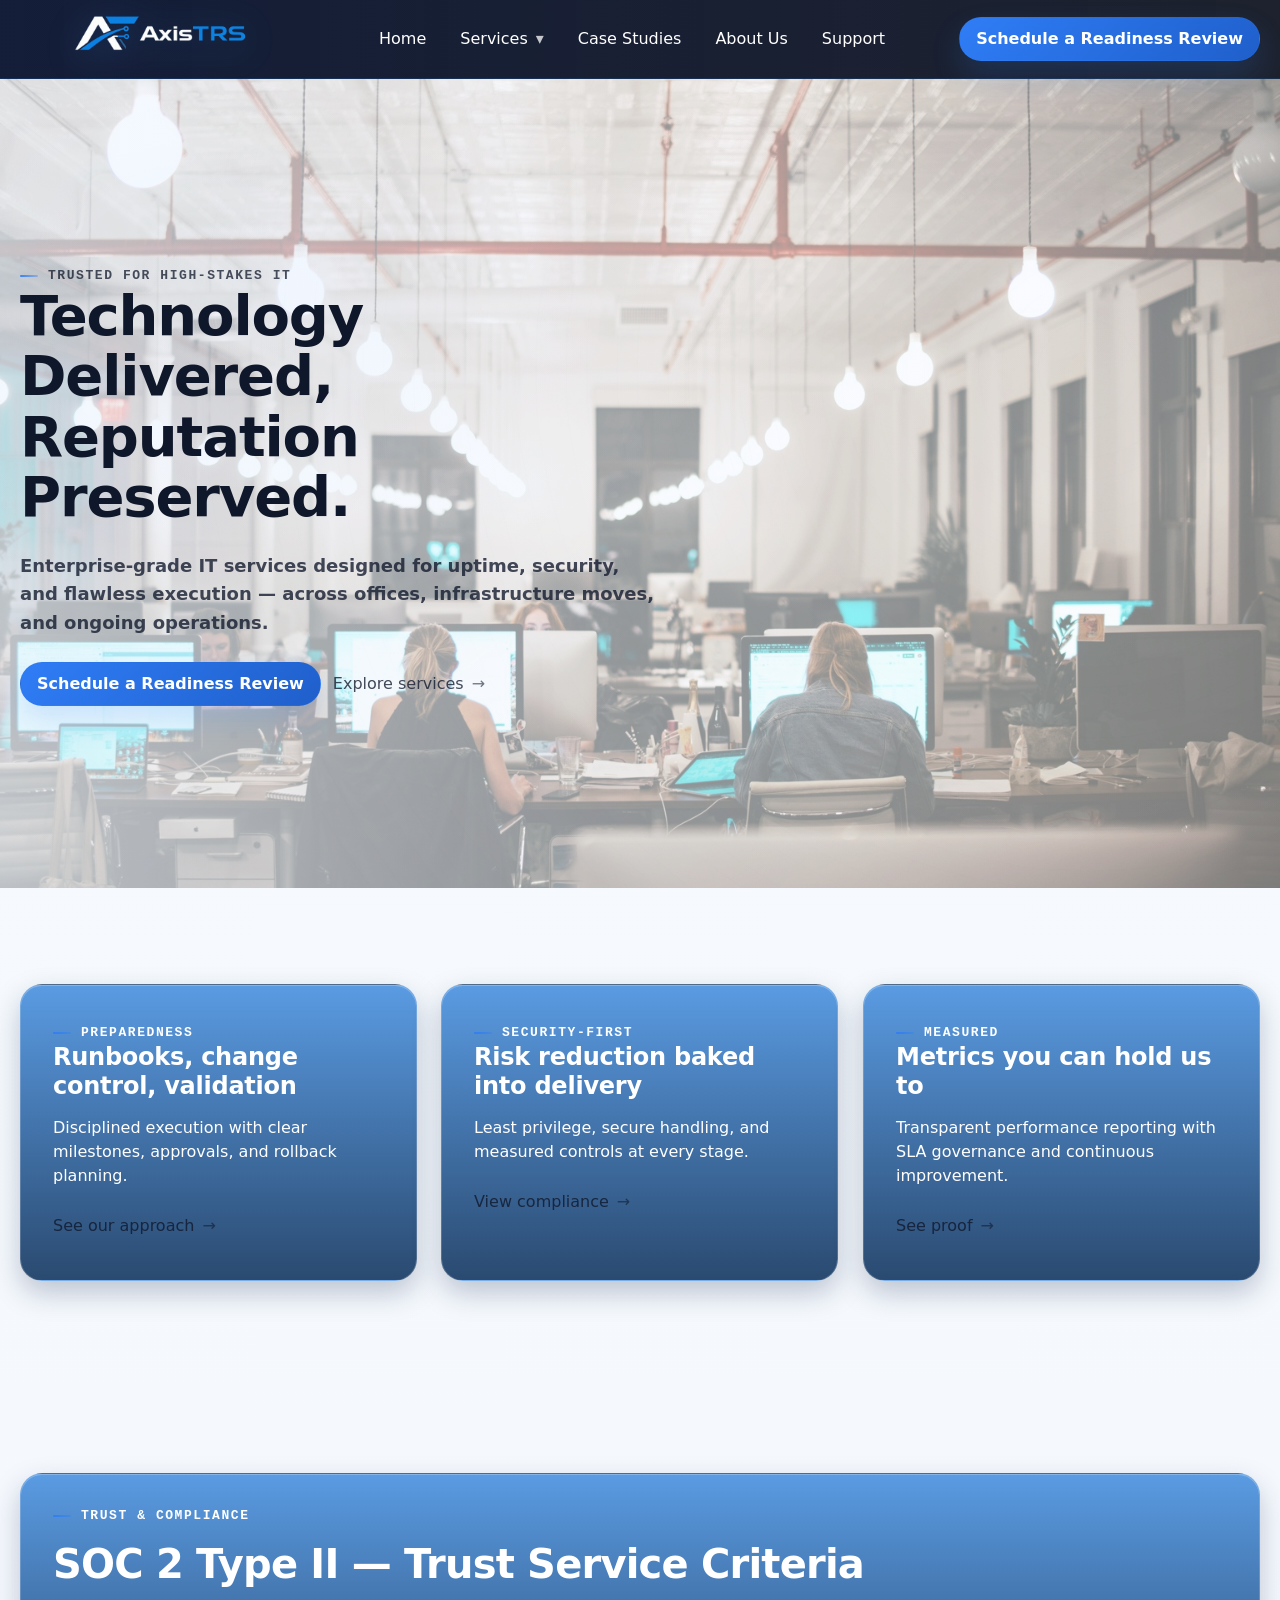
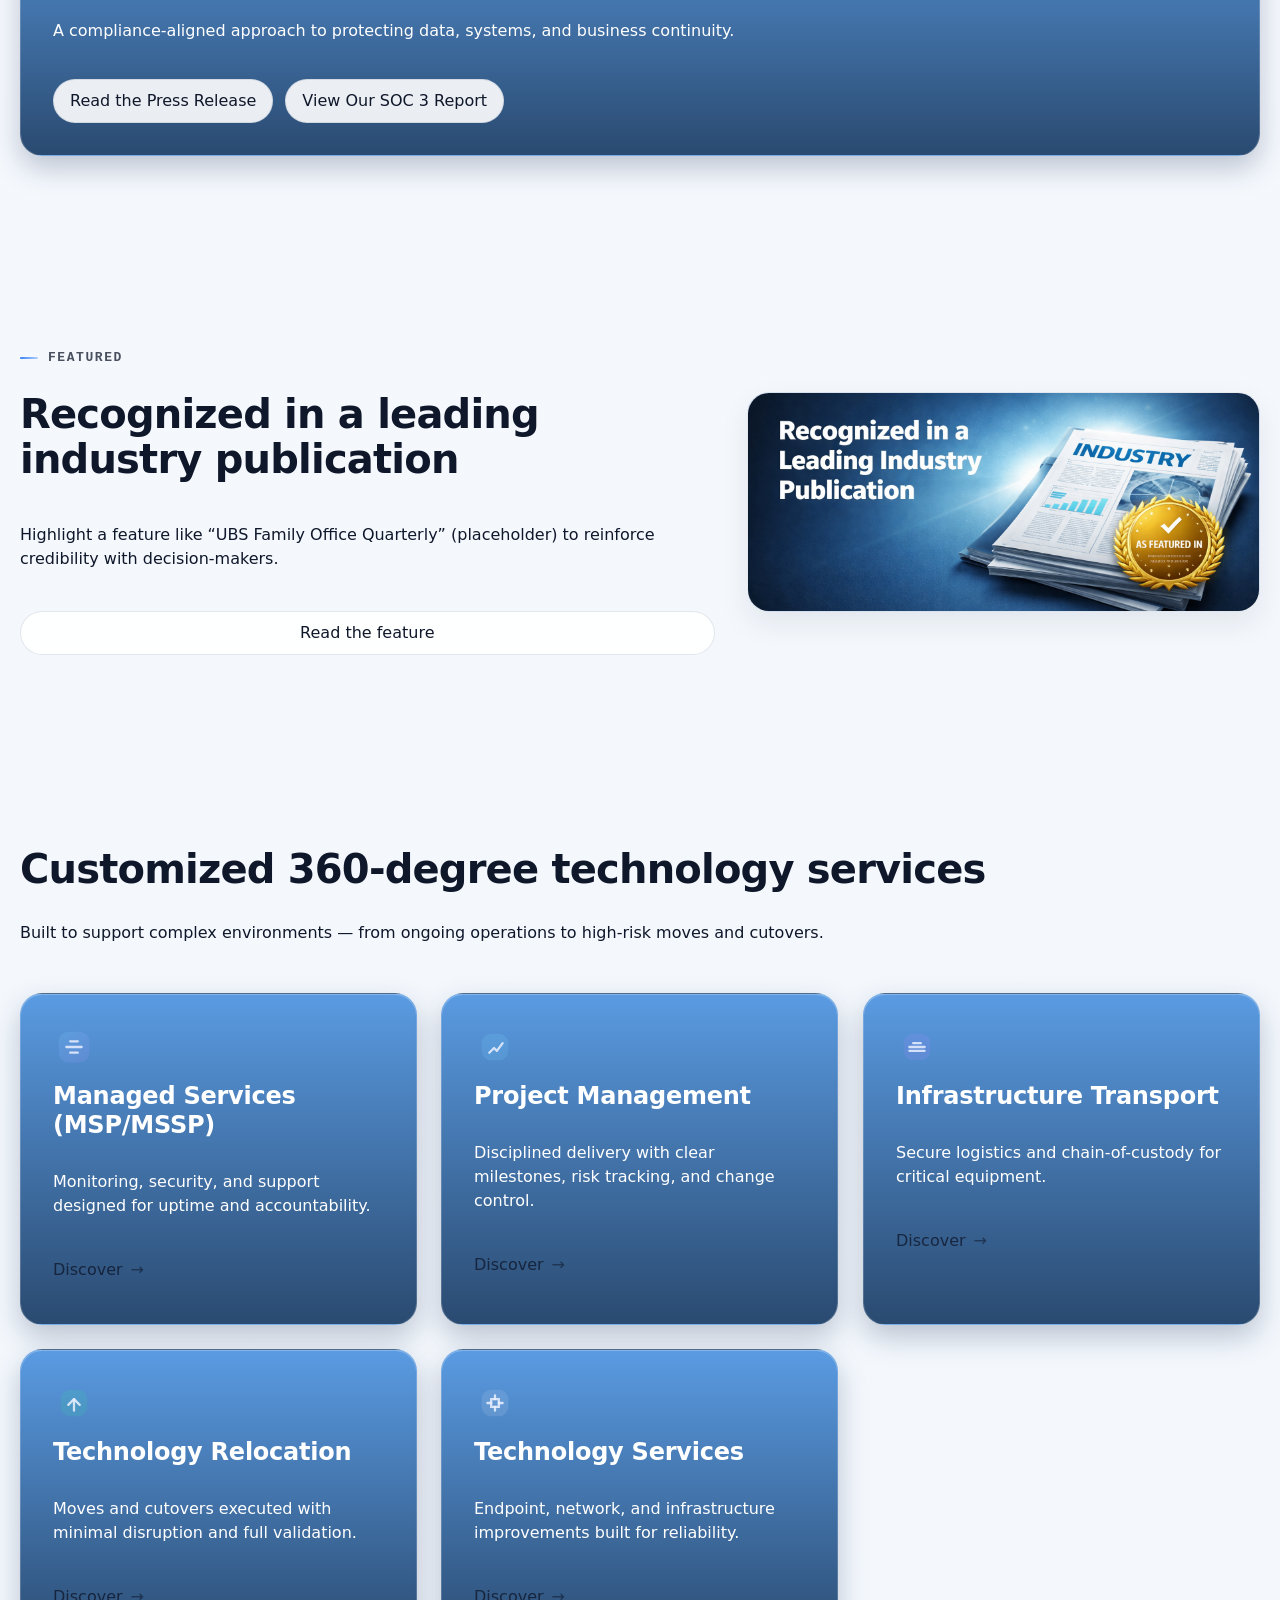
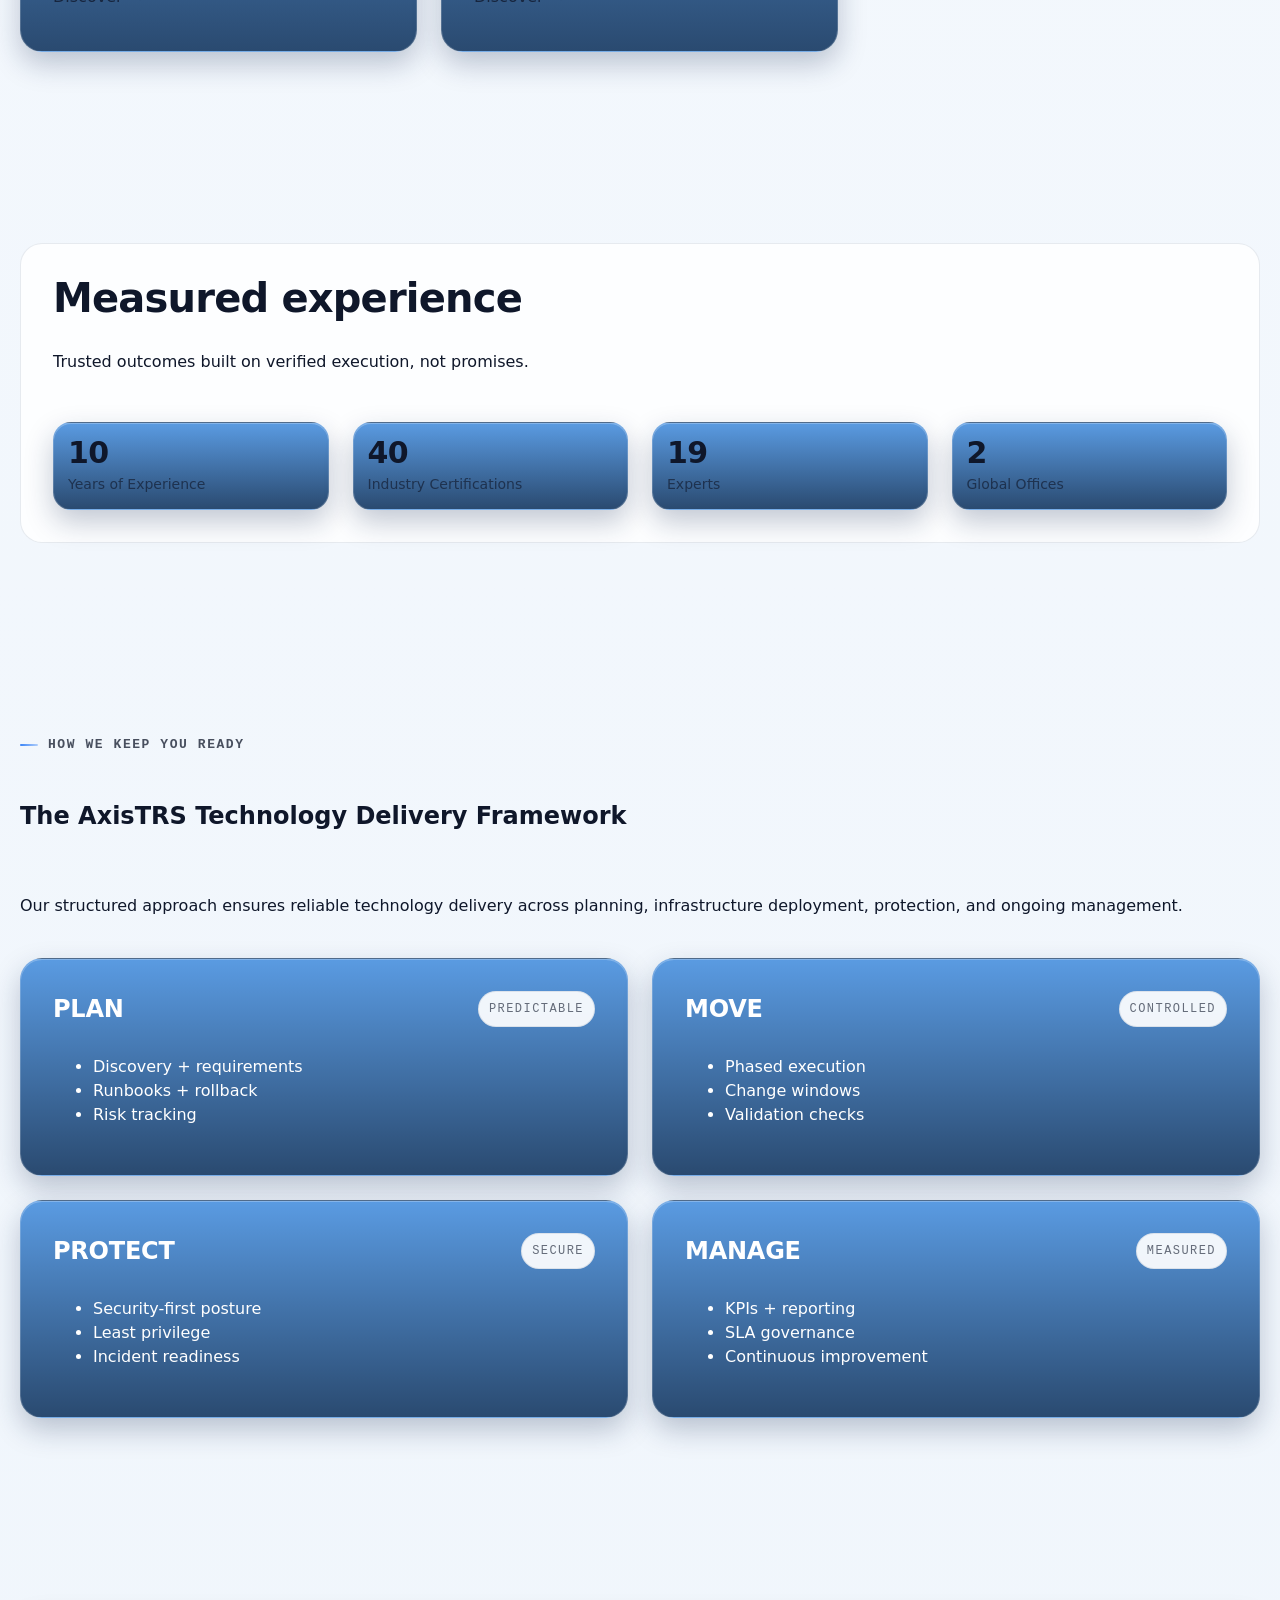
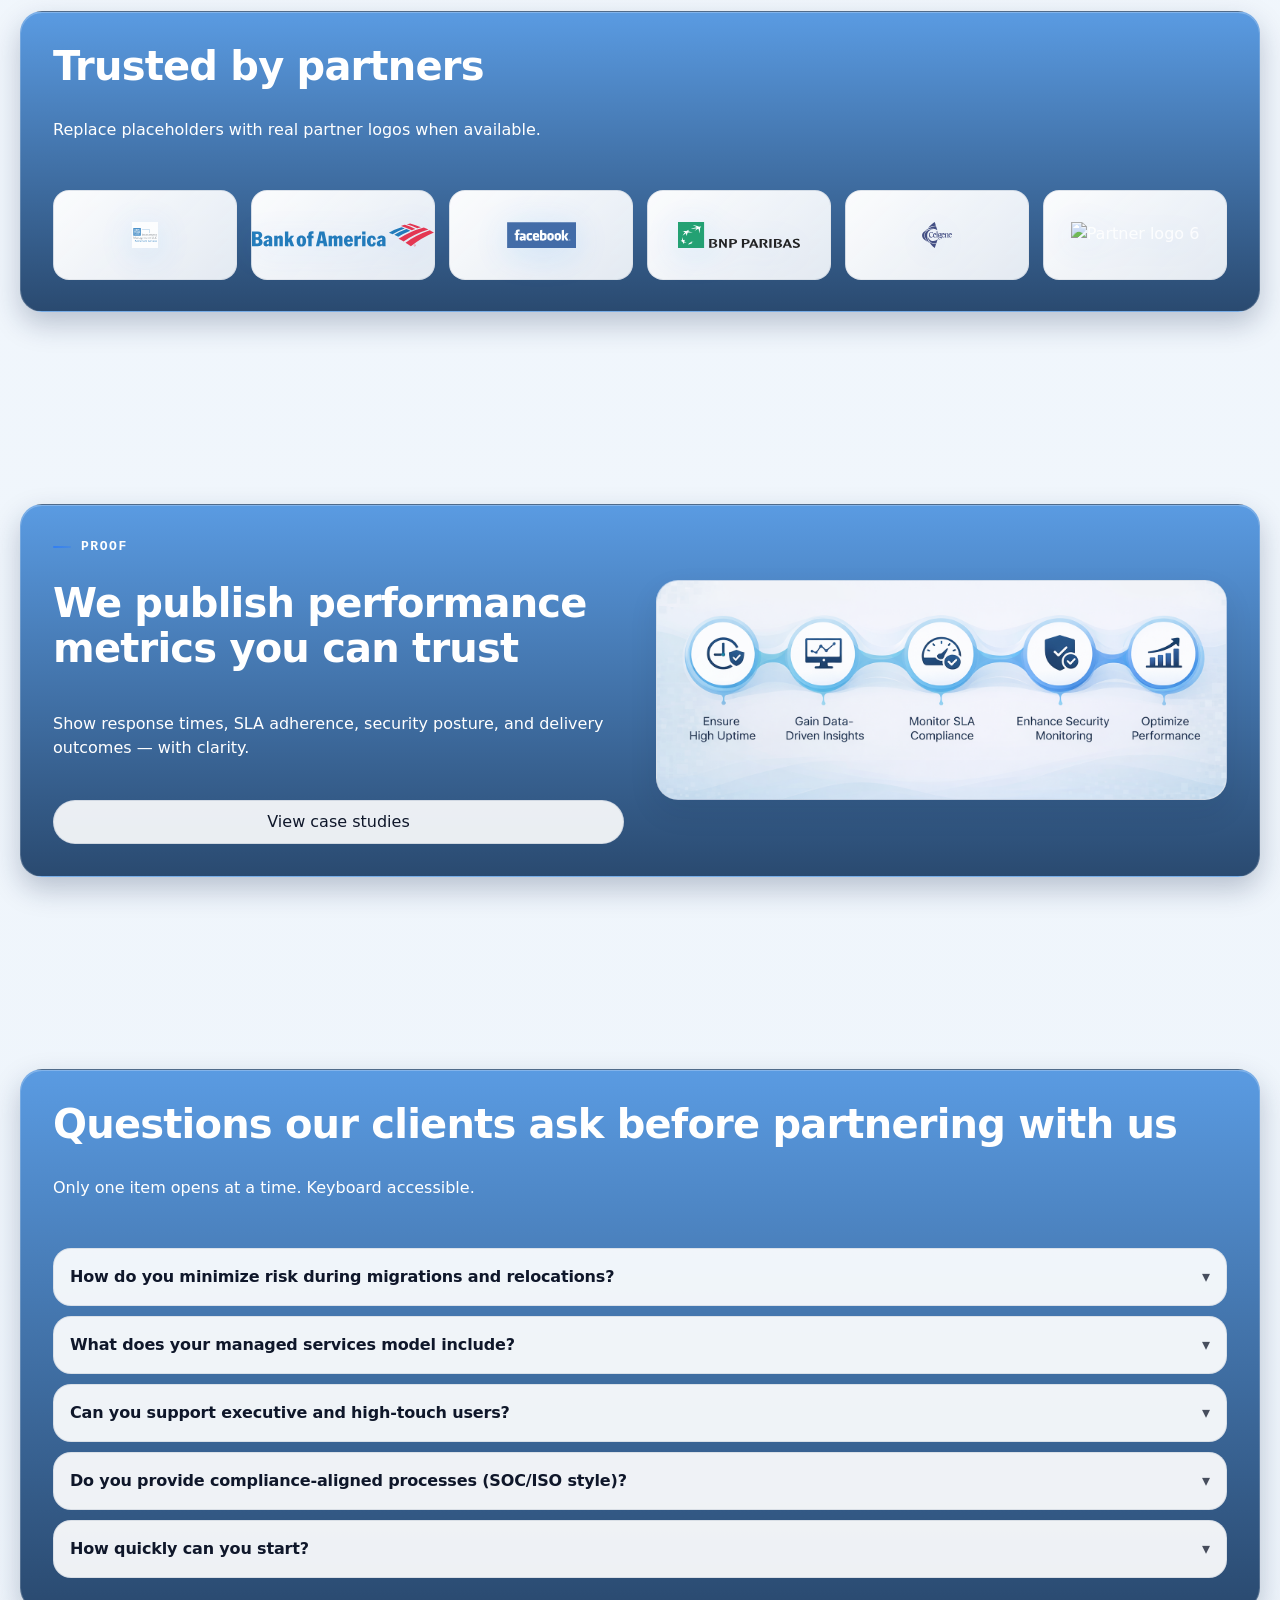
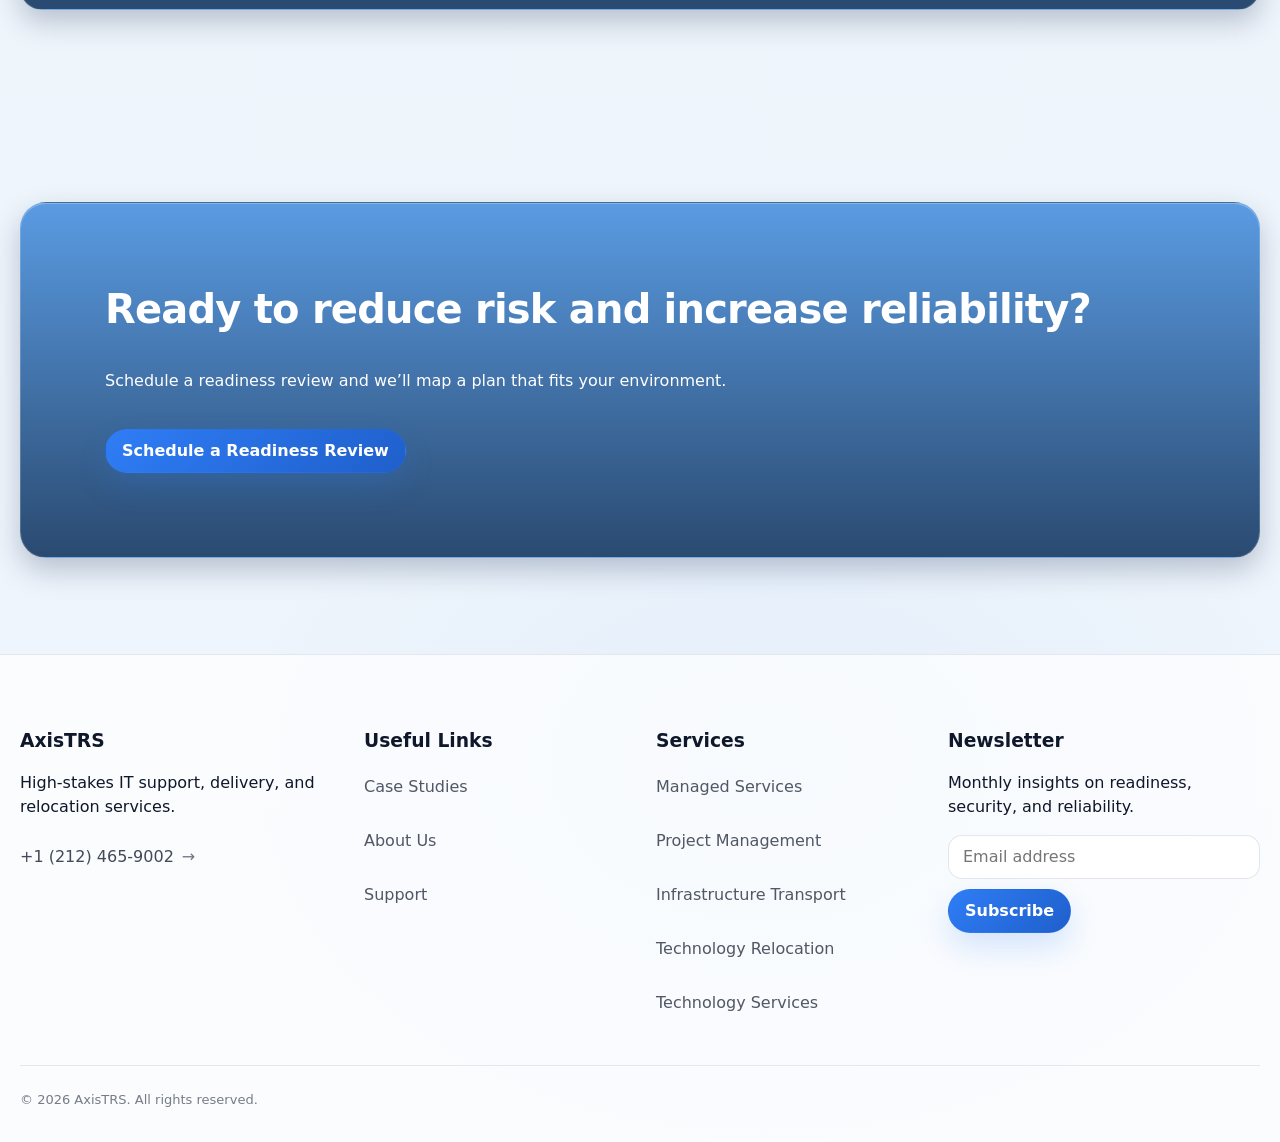
==== commit 2f5290f2: "Update index.html" ====
--- a/index.html
+++ b/index.html
@@ -291,22 +291,22 @@
 
         <div class="metricGrid" role="list" aria-label="Company metrics">
           <div class="metric" role="listitem">
-            <div class="metric__num" data-count="20">0</div>
+            <div class="metric__num" data-count="10">0</div>
             <div class="metric__label">Years of Experience</div>
           </div>
 
           <div class="metric" role="listitem">
-            <div class="metric__num" data-count="150">0</div>
+            <div class="metric__num" data-count="40">0</div>
             <div class="metric__label">Industry Certifications</div>
           </div>
 
           <div class="metric" role="listitem">
-            <div class="metric__num" data-count="75">0</div>
+            <div class="metric__num" data-count="19">0</div>
             <div class="metric__label">Experts</div>
           </div>
 
           <div class="metric" role="listitem">
-            <div class="metric__num" data-count="12">0</div>
+            <div class="metric__num" data-count="2">0</div>
             <div class="metric__label">Global Offices</div>
           </div>
         </div>
@@ -569,4 +569,5 @@
 
   <script src="js/main.js"></script>
 </body>
-</html>+
+</html>
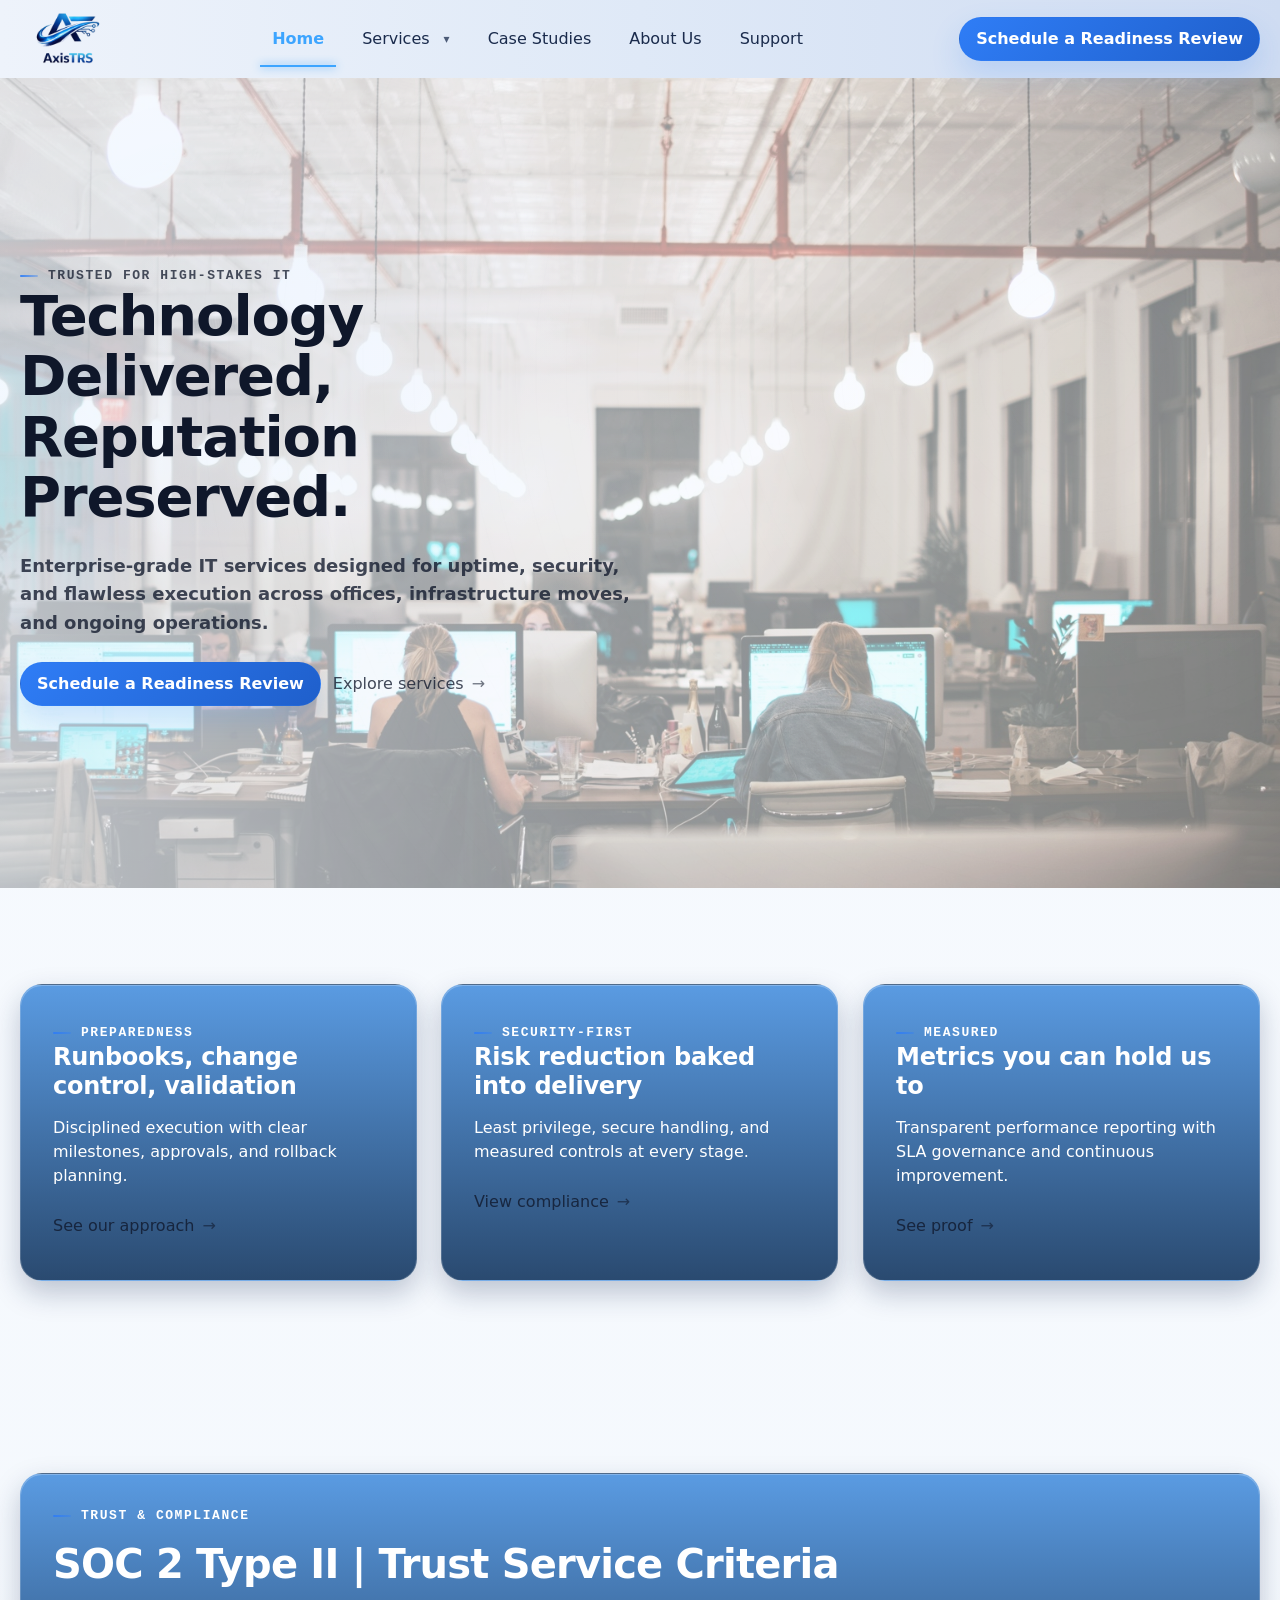
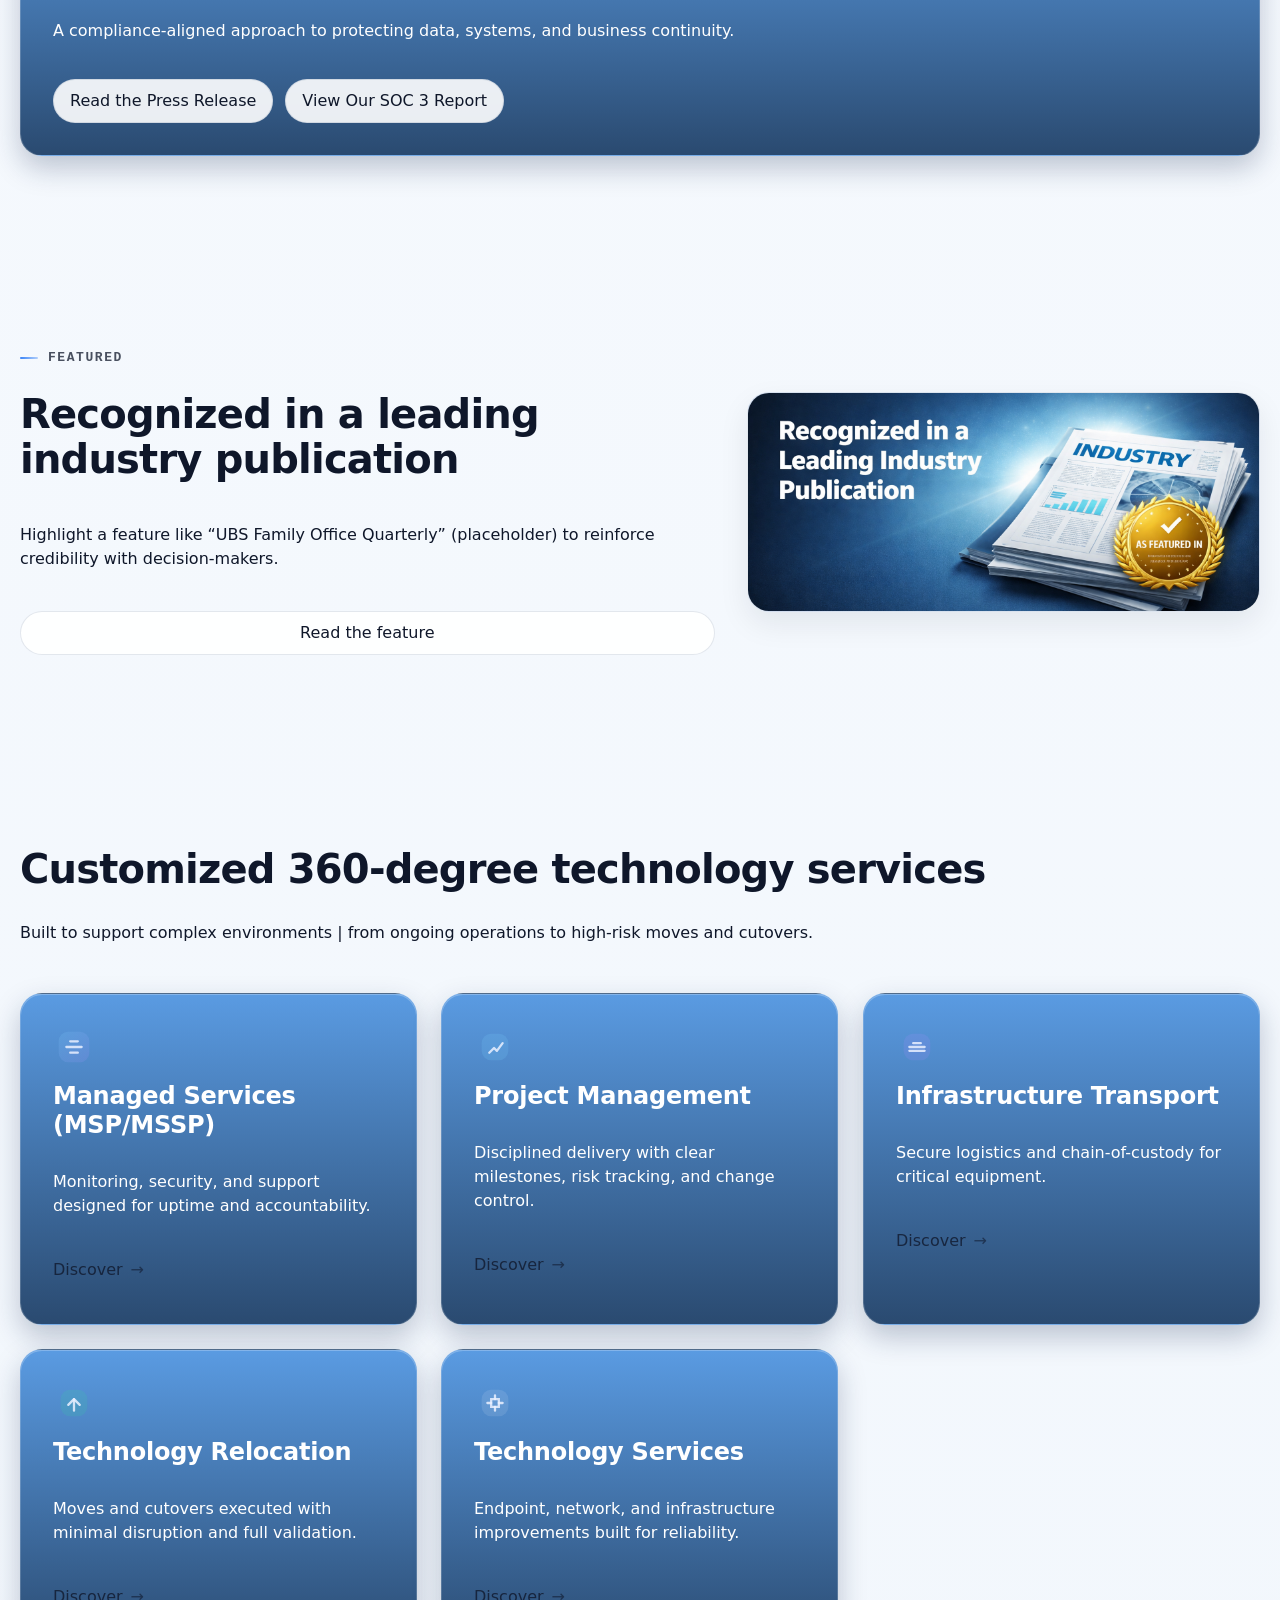
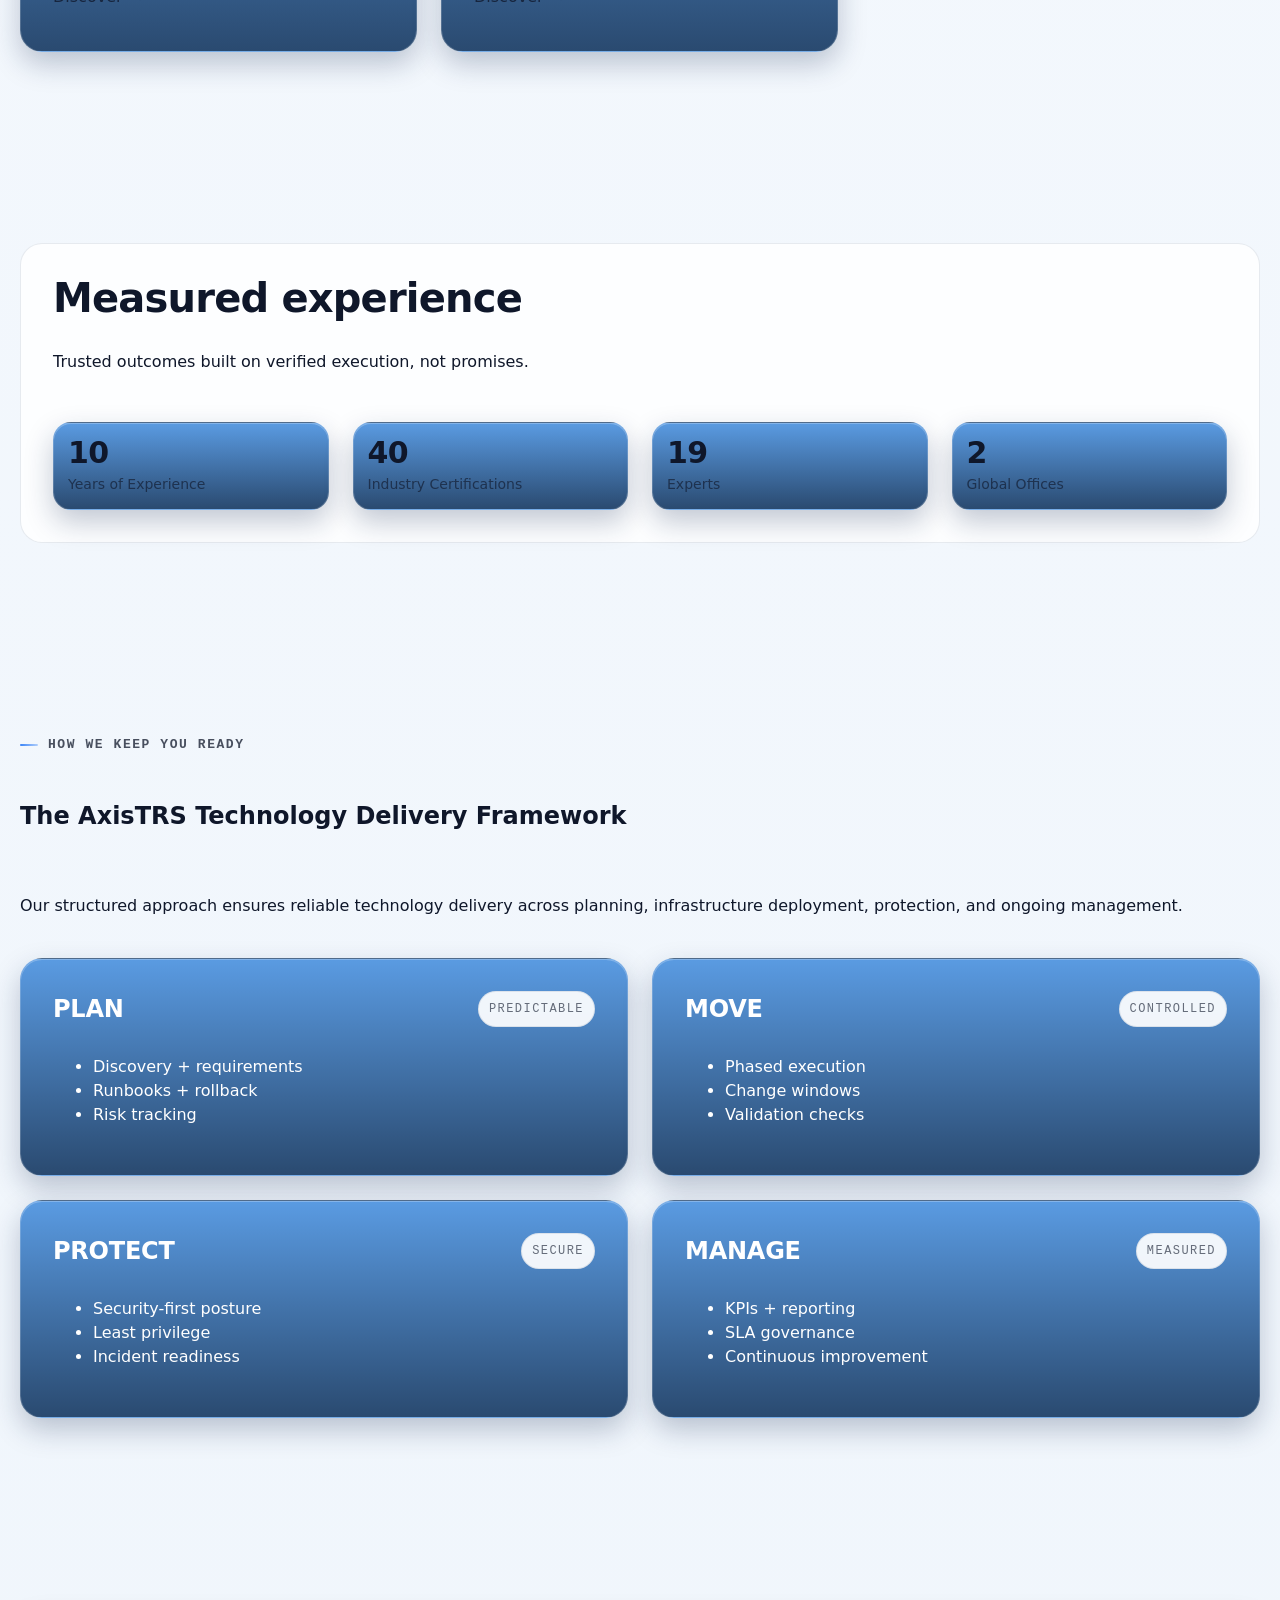
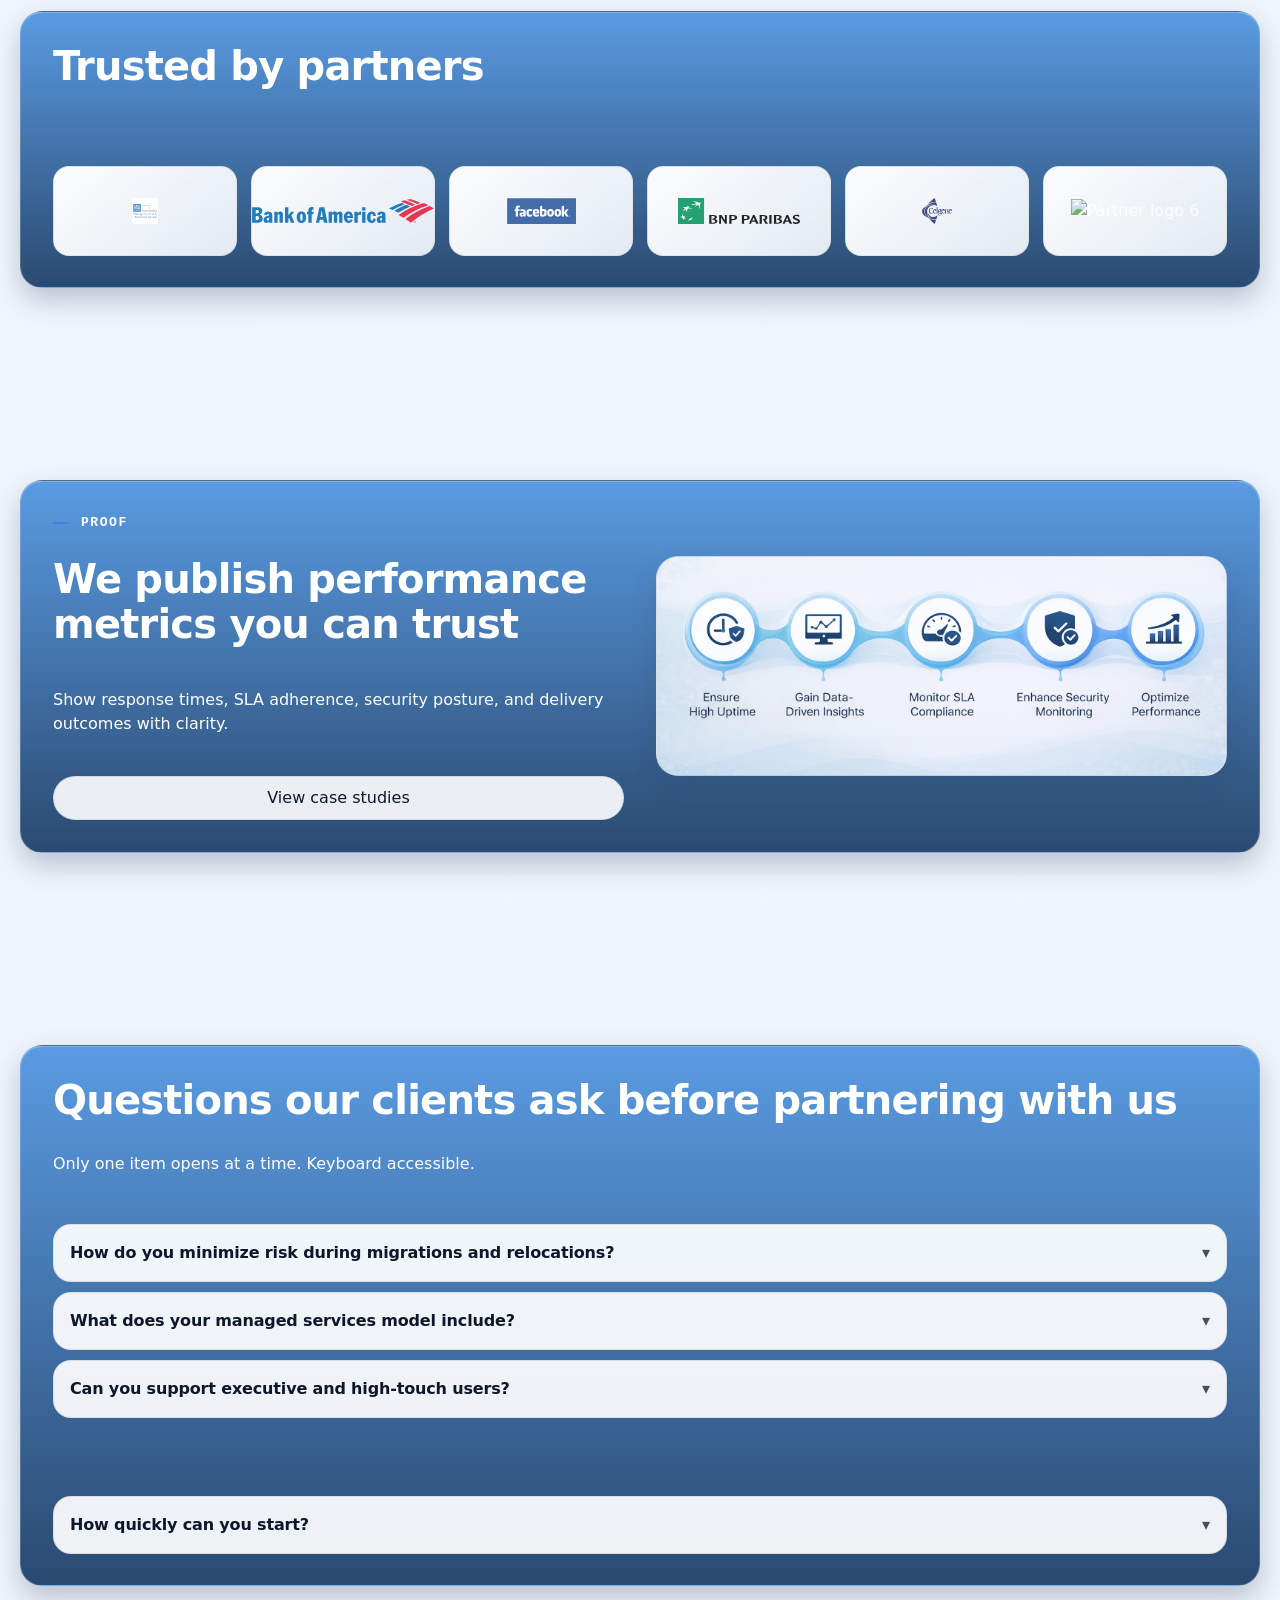
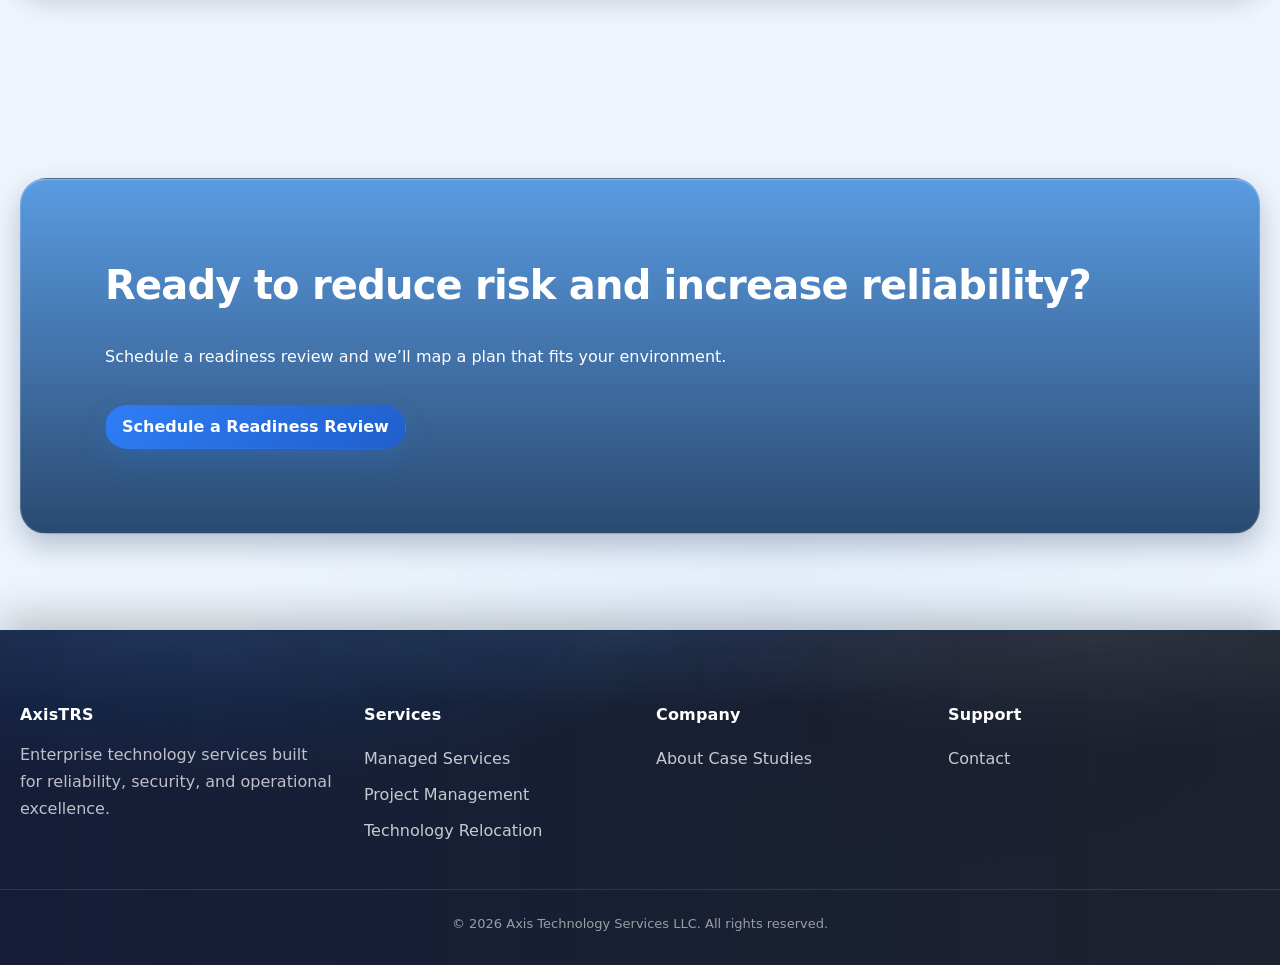
==== commit 05a0102f: "Add files via upload" ====
--- a/index.html
+++ b/index.html
@@ -18,15 +18,15 @@
     <div class="header__bar">
       <div class="container header__inner">
         <!-- Left: logo -->
-        <a class="header__brand" href="index.html" aria-label="AxisTRS Home">
-          <img class="header__logo" src="assets/logo.png" alt="AxisTRS" />
-        </a>
+       <a class="header__brand" href="index.html" aria-label="AxisTRS Home">
+  <img class="header__logo" src="assets/axistrs-logo.png" alt="AxisTRS" />
+</a>
 
         <!-- Center nav -->
         <nav class="nav" aria-label="Primary">
          
  <ul class="nav__list">
-<li><a class="nav__link" href="index.html">Home</a></li>
+<li><a class="nav__link active" href="index.html">Home</a></li>
 
             <li class="dropdown" aria-expanded="false">
               <a class="nav__link dropdown__trigger" href="services.html" aria-haspopup="true">
@@ -35,19 +35,19 @@
 
               <div class="dropdown__menu" role="menu" aria-label="Services menu">
                 <a class="dropdown__item" href="services.html#managed">
-                  <strong>Managed Services</strong><span>MSP / MSSP coverage</span>
+                  <strong>Managed Services</strong><span></span>
                 </a>
                 <a class="dropdown__item" href="services.html#project">
-                  <strong>Project Management</strong><span>Disciplined delivery</span>
+                  <strong>Project Management</strong><span></span>
                 </a>
                 <a class="dropdown__item" href="services.html#transport">
-                  <strong>Infrastructure Transport</strong><span>Secure logistics</span>
+                  <strong>Infrastructure Transport</strong><span></span>
                 </a>
                 <a class="dropdown__item" href="services.html#relocation">
-                  <strong>Technology Relocation</strong><span>Moves + cutovers</span>
+                  <strong>Technology Relocation</strong><span></span>
                 </a>
                 <a class="dropdown__item" href="services.html#tech">
-                  <strong>Technology Services</strong><span>Endpoint + network</span>
+                  <strong>Technology Services</strong><span></span>
                 </a>
               </div>
             </li>
@@ -90,11 +90,11 @@
           </button>
 
           <ul class="mobile__servicesList" aria-label="Services links">
-            <li><a class="mobile__servicesItem" href="services.html#managed"><strong>Managed Services</strong><span>MSP / MSSP coverage</span></a></li>
-            <li><a class="mobile__servicesItem" href="services.html#project"><strong>Project Management</strong><span>Disciplined delivery</span></a></li>
+            <li><a class="mobile__servicesItem" href="services.html#managed"><strong>Managed Services</strong><span></span></a></li>
+            <li><a class="mobile__servicesItem" href="services.html#project"><strong>Project Management</strong><span></span></a></li>
             <li><a class="mobile__servicesItem" href="services.html#transport"><strong>Infrastructure Transport</strong><span>Secure logistics</span></a></li>
-            <li><a class="mobile__servicesItem" href="services.html#relocation"><strong>Technology Relocation</strong><span>Moves + cutovers</span></a></li>
-            <li><a class="mobile__servicesItem" href="services.html#tech"><strong>Technology Services</strong><span>Endpoint + network</span></a></li>
+            <li><a class="mobile__servicesItem" href="services.html#relocation"><strong>Technology Relocation</strong><span></span></a></li>
+            <li><a class="mobile__servicesItem" href="services.html#tech"><strong>Technology Services</strong><span></span></a></li>
           </ul>
         </div>
 
@@ -123,7 +123,7 @@
         <p class="kicker">Trusted for high-stakes IT</p>
         <h1 class="h1">Technology Delivered, Reputation Preserved.</h1>
         <p class="p--lg">
-          Enterprise-grade IT services designed for uptime, security, and flawless execution — across offices,
+          Enterprise-grade IT services designed for uptime, security, and flawless execution across offices,
           infrastructure moves, and ongoing operations.
         </p>
 
@@ -187,7 +187,7 @@
         <div class="banner__inner">
           <div class="stack stack--sm">
             <p class="kicker">Trust & Compliance</p>
-            <h2 class="h2">SOC 2 Type II — Trust Service Criteria</h2>
+            <h2 class="h2">SOC 2 Type II | Trust Service Criteria</h2>
             <p class="p">A compliance-aligned approach to protecting data, systems, and business continuity.</p>
           </div>
 
@@ -226,7 +226,7 @@
     <div class="container">
       <div class="services__head">
         <h2 class="h2">Customized 360-degree technology services</h2>
-        <p class="p">Built to support complex environments — from ongoing operations to high-risk moves and cutovers.</p>
+        <p class="p">Built to support complex environments | from ongoing operations to high-risk moves and cutovers.</p>
       </div>
 
       <div class="grid grid--3">
@@ -391,7 +391,7 @@
       <div class="partners__inner">
         <div class="services__head">
           <h2 class="h2">Trusted by partners</h2>
-          <p class="p">Replace placeholders with real partner logos when available.</p>
+          <p class="p"></p>
         </div>
 
         <div class="logoRow" aria-label="Partner logos">
@@ -415,7 +415,8 @@
         <div class="stack">
           <p class="kicker">Proof</p>
           <h2 class="h2">We publish performance metrics you can trust</h2>
-          <p class="p">Show response times, SLA adherence, security posture, and delivery outcomes — with clarity.</p>
+          <p class="p">Show response times, SLA adherence, security posture, 
+and delivery outcomes with clarity.</p>
           <a class="btn btn--secondary" href="case-studies.html">View case studies</a>
         </div>
 
@@ -470,7 +471,7 @@
             </button>
             <div class="accordion__panel">
               <div class="accordion__panelInner">
-                Yes — white-glove support workflows, rapid response, and discreet onsite/remote coverage.
+                Yes | white-glove support workflows, rapid response, and discreet onsite/remote coverage.
               </div>
             </div>
           </div>
@@ -522,52 +523,62 @@
   <!-- =========================
        13) Footer
   ========================== -->
-  <footer class="footer">
-    <div class="container footer__grid">
-      <div>
-        <h3 class="footer__title">AxisTRS</h3>
-        <p class="p">High-stakes IT support, delivery, and relocation services.</p>
-        <p class="p">
-          <a class="link" href="tel:+12124659002">+1 (212) 465-9002 <span class="link__arrow" aria-hidden="true">→</span></a>
-        </p>
-      </div>
-
-      <div>
-        <h3 class="footer__title">Useful Links</h3>
-        <ul class="footer__list">
-          <li><a href="case-studies.html">Case Studies</a></li>
-          <li><a href="about.html">About Us</a></li>
-          <li><a href="support.html">Support</a></li>
-        </ul>
-      </div>
-
-      <div>
-        <h3 class="footer__title">Services</h3>
-        <ul class="footer__list">
-          <li><a href="services.html#managed">Managed Services</a></li>
-          <li><a href="services.html#project">Project Management</a></li>
-          <li><a href="services.html#transport">Infrastructure Transport</a></li>
-          <li><a href="services.html#relocation">Technology Relocation</a></li>
-          <li><a href="services.html#tech">Technology Services</a></li>
-        </ul>
-      </div>
-
-      <div>
-        <h3 class="footer__title">Newsletter</h3>
-        <p class="p">Monthly insights on readiness, security, and reliability.</p>
-        <form class="form" action="#" method="post">
-          <input class="input" type="email" name="email" placeholder="Email address" aria-label="Email address" />
-          <button class="btn btn--primary" type="submit">Subscribe</button>
-        </form>
-      </div>
-    </div>
-
-    <div class="container footer__bottom">
-      © <span id="year"></span> AxisTRS. All rights reserved.
-    </div>
-  </footer>
+
+<footer class="footer">
+
+<div class="container footer-grid">
+
+<div>
+
+<h4>AxisTRS</h4>
+
+<p>
+Enterprise technology services built for reliability,
+security, and operational excellence.
+</p>
+
+</div>
+
+
+<div>
+
+<h4>Services</h4>
+
+<a href="services.html">Managed Services</a>
+<a href="services.html">Project Management</a>
+<a href="services.html">Technology Relocation</a>
+
+</div>
+
+
+<div>
+
+<h4>Company</h4>
+
+<a href="about.html">About</a>
+<a href="case-studies.html">Case Studies</a>
+
+</div>
+
+
+<div>
+
+<h4>Support</h4>
+
+<a href="support.html">Contact</a>
+
+</div>
+
+
+</div>
+
+<div class="footer-bottom">
+
+© 2026 Axis Technology Services LLC. All rights reserved.
+</div>
+
+</footer>
 
   <script src="js/main.js"></script>
 </body>
-
-</html>
+</html>
--- a/css/styles.css
+++ b/css/styles.css
@@ -279,11 +279,13 @@
   height: var(--header-h);
 }
 
-.header__bar{
-  background: linear-gradient(90deg, rgba(11,20,48,.96), rgba(10,15,28,.92));
-  backdrop-filter: blur(14px);
-  border-bottom: 1px solid rgba(30,144,255,.16);
-  transition: box-shadow var(--dur) var(--ease);
+.header{
+  background: linear-gradient(
+    90deg,
+    #eef3fb 0%,
+    #dfe9f7 50%,
+    #cfdcf2 100%
+  );
 }
 .header__bar.is-scrolled{
   box-shadow: 0 12px 28px rgba(0,0,0,.38);
@@ -305,47 +307,61 @@
   min-height:90px;
 }
 
-.header__logo,
-.logo img{
-  height: 190px;
-  width: auto;
-  filter: drop-shadow(0 6px 18px rgba(30,144,255,.22));
+.header__logo{
+  height:96px;
+  width:auto;
 }
 
 /* Desktop nav */
-.nav{ display:none; }
+.nav{
+  display:none;
+}
+
 .nav__list{
   list-style:none;
   margin:0;
   padding:0;
   display:flex;
   align-items:center;
-  gap: 14px;
-}
-
+  gap:14px;
+}
+
+/* Navigation links */
 .nav__link,
 .nav a{
   display:inline-flex;
   align-items:center;
   justify-content:center;
   min-height:44px;
-  padding: 0 10px;
-  border-radius: var(--pill);
-  color: #ffffff;
-  transition: background var(--dur) var(--ease), color var(--dur) var(--ease);
-}
+  padding:0 12px;
+  border-radius:var(--pill);
+  color:#1a2b4c;
+  font-weight:500;
+  transition: background var(--dur) var(--ease),
+              color var(--dur) var(--ease),
+              box-shadow var(--dur) var(--ease);
+}
+
+/* Hover state */
 .nav__link:hover,
 .nav a:hover{
-  background: rgba(47,125,246,.08);
-  color: var(--brand-blue);
-}
+  background:rgba(47,125,246,.08);
+  color:#2f7df6;
+}
+
+/* Active page */
 .nav__link[aria-current="page"],
 .nav a[aria-current="page"]{
-  background: rgba(47,125,246,.08);
-  border: 1px solid rgba(47,125,246,.12);
-  color: var(--text);
-}
-
+  background:rgba(47,125,246,.12);
+  border:1px solid rgba(47,125,246,.18);
+  color:#2f7df6;
+}
+
+/* Dropdown arrow */
+.dropdown__chev{
+  margin-left:6px;
+  font-size:.75rem;
+}
 /* Right side */
 .header__right{
   display:flex;
@@ -1244,63 +1260,186 @@
 /* -----------------------------
    18) Footer
 ------------------------------ */
+/* ===============================
+   AXISTRS PREMIUM FOOTER
+   Matches dark header styling
+================================ */
+
 .footer{
+  position: relative;
   padding: var(--s10) 0 var(--s7);
-  border-top: 1px solid rgba(31,63,104,.10);
-  background: rgba(255,255,255,.72);
-}
+  background:
+    radial-gradient(900px 280px at 15% 0%, rgba(30,144,255,.14), transparent 55%),
+    radial-gradient(700px 220px at 85% 0%, rgba(255,255,255,.05), transparent 55%),
+    linear-gradient(90deg, rgba(11,20,48,.96), rgba(10,15,28,.92));
+  border-top: 1px solid rgba(30,144,255,.16);
+  color: rgba(255,255,255,.84);
+  box-shadow: 0 -12px 40px rgba(0,0,0,.22);
+  overflow: hidden;
+}
+
+.footer::before{
+  content: "";
+  position: absolute;
+  inset: 0;
+  pointer-events: none;
+  background:
+    linear-gradient(180deg, rgba(255,255,255,.03), rgba(255,255,255,0) 22%),
+    radial-gradient(500px 120px at 50% 0%, rgba(30,144,255,.10), transparent 70%);
+}
+
 .footer__grid,
 .footer-grid{
-  display:grid;
+  position: relative;
+  z-index: 1;
+  display: grid;
   grid-template-columns: 1fr;
-  gap: var(--s7);
-}
-.footer__title{
-  font-weight: 900;
-  margin: 0 0 10px;
-  color: var(--text);
-}
+  gap: var(--s8);
+}
+
+.footer__title,
+.footer-grid h4{
+  margin: 0 0 14px;
+  font-size: 16px;
+  font-weight: 800;
+  letter-spacing: .01em;
+  color: #ffffff;
+}
+
+.footer p,
+.footer-grid p{
+  margin: 0;
+  color: rgba(255,255,255,.72);
+  line-height: 1.7;
+  max-width: 340px;
+}
+
 .footer__list{
-  list-style:none;
-  margin:0;
-  padding:0;
-  display:flex;
-  flex-direction:column;
+  list-style: none;
+  margin: 0;
+  padding: 0;
+  display: flex;
+  flex-direction: column;
   gap: 10px;
 }
-.footer__list a{
-  min-height:44px;
-  display:inline-flex;
-  align-items:center;
-  color: rgba(15,23,42,.72);
-}
-.footer__list a:hover{ color: rgba(15,23,42,.96); }
-
-.footer-grid h4{
-  margin:0 0 10px;
-  font-weight: 900;
-  color: var(--text);
-}
+
+.footer__list a,
 .footer-grid a{
-  display:inline-flex;
-  align-items:center;
-  min-height:44px;
-  color: rgba(15,23,42,.72);
-}
-.footer-grid a:hover{ color: rgba(15,23,42,.96); }
-
-.form{
-  display:flex;
-  gap: 10px;
-  flex-wrap:wrap;
-}
+  display: inline-flex;
+  align-items: center;
+  min-height: 36px;
+  color: rgba(255,255,255,.76);
+  text-decoration: none;
+  transition:
+    color 180ms var(--ease),
+    transform 180ms var(--ease),
+    opacity 180ms var(--ease);
+}
+
+.footer__list a:hover,
+.footer-grid a:hover{
+  color: #ffffff;
+  transform: translateX(3px);
+}
+
+.footer .form{
+  display: flex;
+  flex-direction: column;
+  gap: 12px;
+  max-width: 370px;
+}
+
+.footer .input,
+.footer input,
+.footer textarea,
+.footer select{
+  width: 100%;
+  min-height: 52px;
+  padding: 0 16px;
+  border-radius: 16px;
+  border: 1px solid rgba(255,255,255,.12);
+  background: rgba(255,255,255,.08);
+  color: #ffffff;
+  backdrop-filter: blur(10px);
+  -webkit-backdrop-filter: blur(10px);
+}
+
+.footer .input::placeholder,
+.footer input::placeholder,
+.footer textarea::placeholder{
+  color: rgba(255,255,255,.52);
+}
+
+.footer .input:focus,
+.footer input:focus,
+.footer textarea:focus,
+.footer select:focus{
+  outline: none;
+  border-color: rgba(30,144,255,.45);
+  box-shadow: 0 0 0 4px rgba(30,144,255,.12);
+}
+
+.footer .btn,
+.footer .btn--primary,
+.footer .btn-primary{
+  align-self: flex-start;
+  min-height: 52px;
+  padding: 0 22px;
+  border-radius: 999px;
+  border: 1px solid rgba(255,255,255,.14);
+  background: linear-gradient(135deg, #2f7df6, #1f5fcb);
+  color: #ffffff;
+  font-weight: 800;
+  box-shadow:
+    0 12px 26px rgba(30,144,255,.22),
+    inset 0 1px 0 rgba(255,255,255,.18);
+}
+
+.footer .btn:hover,
+.footer .btn--primary:hover,
+.footer .btn-primary:hover{
+  transform: translateY(-1px);
+  box-shadow:
+    0 18px 34px rgba(30,144,255,.28),
+    inset 0 1px 0 rgba(255,255,255,.22);
+}
+
 .footer__bottom,
 .footer-bottom{
+  position: relative;
+  z-index: 1;
   margin-top: var(--s8);
   padding-top: var(--s6);
-  border-top: 1px solid rgba(31,63,104,.10);
-  color: rgba(15,23,42,.56);
+  border-top: 1px solid rgba(255,255,255,.10);
+  color: rgba(255,255,255,.56);
   font-size: 13px;
+  display: flex;
+  flex-wrap: wrap;
+  justify-content: center;
+  gap: 10px;
+}
+
+/* Optional premium contact line style */
+.footer .contact-link{
+  display: inline-flex;
+  align-items: center;
+  gap: 8px;
+  margin-top: 14px;
+  font-weight: 600;
+  color: rgba(255,255,255,.82);
+}
+
+.footer .contact-link:hover{
+  color: #ffffff;
+}
+
+/* Responsive */
+@media (min-width: 768px){
+  .footer__grid,
+  .footer-grid{
+    grid-template-columns: 1.2fr 1fr 1fr 1.2fr;
+    gap: var(--s7);
+  }
 }
 
 /* -----------------------------
@@ -1612,4 +1751,19 @@
   .hero__panel::before{
     animation: none !important;
   }
+}.nav__link.active {
+  color: #3da5ff;
+  font-weight: 600;
+  position: relative;
+}
+
+.nav__link.active::after {
+  content: "";
+  position: absolute;
+  left: 0;
+  bottom: -6px;
+  width: 100%;
+  height: 2px;
+  background: #3da5ff;
+  box-shadow: 0 0 8px #3da5ff;
 }
